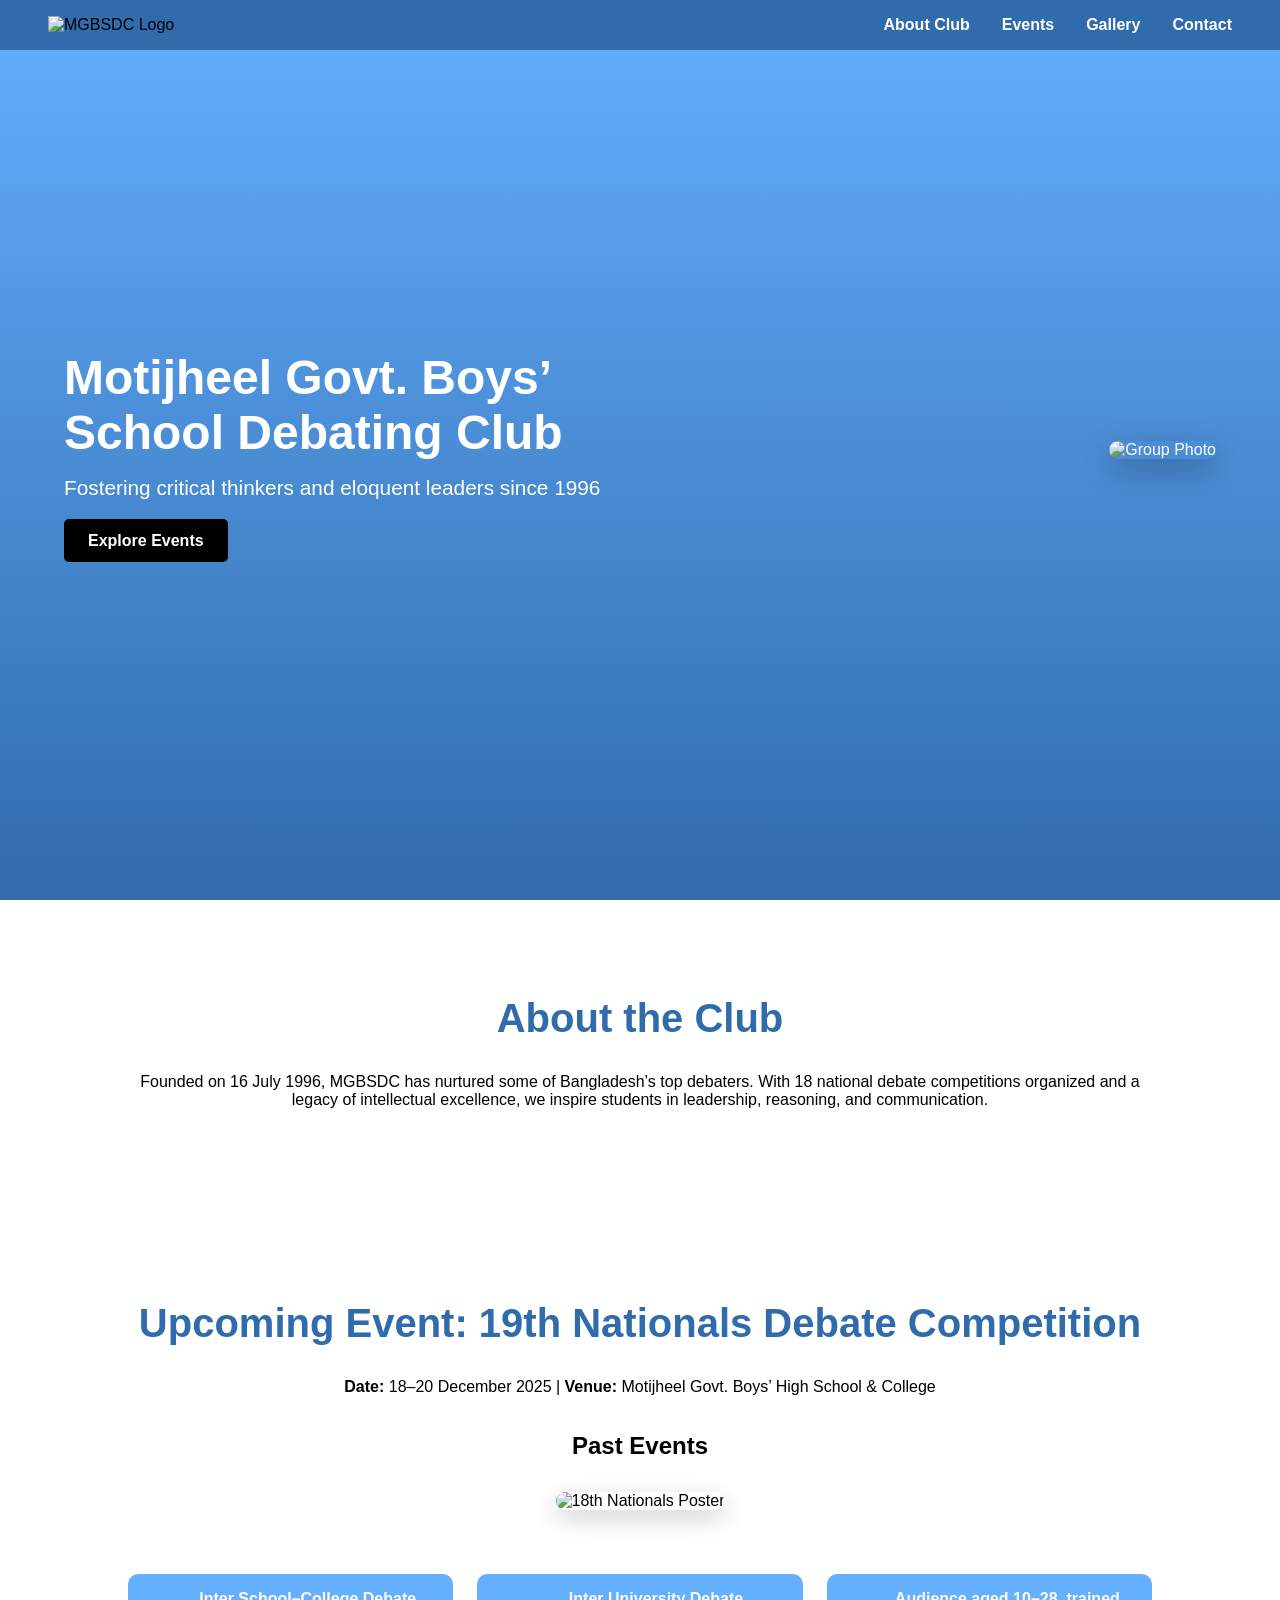
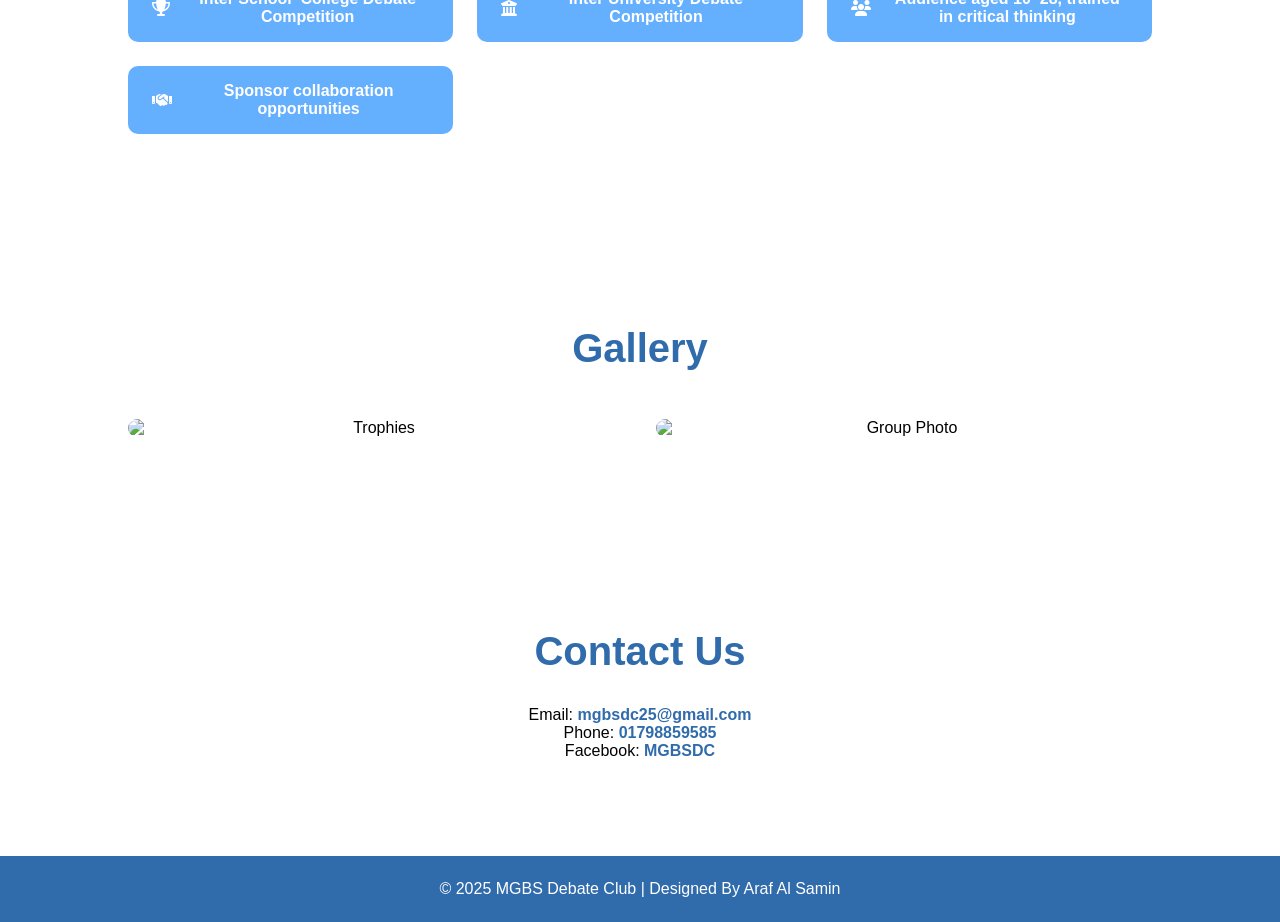
==== index.html @ f21aa9e8 "Add files via upload" ====
<!DOCTYPE html>
<html lang="en">
<head>
    <meta charset="UTF-8">
    <meta name="viewport" content="width=device-width, initial-scale=1.0">
    <title>MGBSDC</title>
    <link rel="stylesheet" href="style.css">
    <link href="https://cdnjs.cloudflare.com/ajax/libs/font-awesome/6.4.2/css/all.min.css" rel="stylesheet">
    <link rel="icon" href="favicon.ico" type="image/x-icon">
    <link rel="icon" type="image/png" sizes="32x32" href="favicon-32x32.png">
<link rel="icon" type="image/png" sizes="16x16" href="favicon-16x16.png">
<link rel="shortcut icon" href="favicon.ico">
<link rel="manifest" href="site.webmanifest">

</head>
<body>
  

    <!-- Navbar -->
    <nav>
        <div class="logo">
            <img src="https://scontent.fdac169-1.fna.fbcdn.net/v/t39.30808-6/455051551_1006764134581617_1836884552144366507_n.jpg?_nc_cat=104&ccb=1-7&_nc_sid=6ee11a&_nc_eui2=AeFcQjfpqb9SmZuapDap10RcRjHk6Vc7kGFGMeTpVzuQYZedEbcq8eA7ntLFjeSle1XaqAqxWNpA6J0cJogOIThS&_nc_ohc=Phb05fvXdhQQ7kNvwFB0oqN&_nc_oc=AdkLPSHIUPWI428I_EMzPmQUwd77F5O-cQCnbI4LZ5wRMkT4bOP27yR7UQl3Uv1HOFY&_nc_zt=23&_nc_ht=scontent.fdac169-1.fna&_nc_gid=o2PGrOdL8vTGqamJkVMREg&oh=00_AfuGaxaFTQiqpoIvumUserSiReEnjUpn9FZOqiiRgjcWhQ&oe=6989323C" alt="MGBSDC Logo">
        </div>
        <ul class="nav-links">
            <li><a href="#about">About Club</a></li>
            <li><a href="#events">Events</a></li>
            <li><a href="#gallery">Gallery</a></li>
            <li><a href="#contact">Contact</a></li>
        </ul>
    </nav>

    <!-- Hero Section -->
    <header>
        <div class="hero-content">
            <h1>Motijheel Govt. Boys’ School Debating Club</h1>
            <p>Fostering critical thinkers and eloquent leaders since 1996</p>
            <a href="#events" class="btn-primary">Explore Events</a>
        </div>
        <div class="hero-image">
            <img src="https://scontent.fdac169-1.fna.fbcdn.net/v/t39.30808-6/486262703_1162559459002083_6426954418197538418_n.jpg?stp=cp6_dst-jpg_tt6&_nc_cat=111&ccb=1-7&_nc_sid=127cfc&_nc_eui2=AeG5F7f-ACSCHfjw2b-Syi170hc5aNXB-DzSFzlo1cH4POIqpu7AQh0il4hWv6henBYPMSkWl37RDqHSahnctnBq&_nc_ohc=YZdplm8u2JMQ7kNvwFHofoH&_nc_oc=AdnMqvi68P91KErzzrFn3iPrFHyaHiuot8Hoz3vJtdJfHZg-UaVJ6beVODSMZo9DQtg&_nc_zt=23&_nc_ht=scontent.fdac169-1.fna&_nc_gid=0520SdB2Yw-aitixEE272g&oh=00_AftQJBERoRqDQZR4Q_hedQog9P39G9O_ScEmQFZUf3_Ivw&oe=69892619" alt="Group Photo">
        </div>
    </header>

    <!-- About Club -->
    <section id="about" class="section">
        <h2>About the Club</h2>
        <p>Founded on 16 July 1996, MGBSDC has nurtured some of Bangladesh’s top debaters. With 18 national debate competitions organized and a legacy of intellectual excellence, we inspire students in leadership, reasoning, and communication.</p>
    </section>

    <!-- Events -->
    <section id="events" class="section events">
        <h2>Upcoming Event: 19th Nationals Debate Competition</h2>
        <p><strong>Date:</strong> 18–20 December 2025 | <strong>Venue:</strong> Motijheel Govt. Boys’ High School & College</p>
<br>
<br/>
        <h1>Past Events</h1>
        <img src="https://scontent.fdac169-1.fna.fbcdn.net/v/t39.30808-6/485730194_1163267872264575_8432937828597810242_n.jpg?stp=dst-jpg_s960x960_tt6&_nc_cat=108&ccb=1-7&_nc_sid=cc71e4&_nc_eui2=AeHGPadEVCIR_h_UCvkxa-AxrNajOt9eSC6s1qM6315ILlP2yGo3DnSedD8WihgmprFd-DvU9-ka25gXQlyaZIu_&_nc_ohc=qRG31d2j9MwQ7kNvwH9kbE6&_nc_oc=Adk-cyaWDJFQ9QUTs6Tw0dhF5w_gH8Eo4PzPIMiI2NU0QNh_1UqC3G6dNj-rK4MLj0I&_nc_zt=23&_nc_ht=scontent.fdac169-1.fna&_nc_gid=DEEiMtTqGiNcm8QcO6uDTA&oh=00_AfvjsKiOIv1MBrWBLAwlAMD4Qt1QmaKcroxBYQxbbGxoAA&oe=6989380C" alt="18th Nationals Poster">
        <ul class="event-features">
            <li><i class="fas fa-trophy"></i> Inter School–College Debate Competition</li>
            <li><i class="fas fa-university"></i> Inter University Debate Competition</li>
            <li><i class="fas fa-users"></i> Audience aged 10–28, trained in critical thinking</li>
            <li><i class="fas fa-handshake"></i> Sponsor collaboration opportunities</li>
        </ul>
    </section>

    <!-- Gallery -->
    <section id="gallery" class="section gallery">
        <h2>Gallery</h2>
        <div class="gallery-grid">
            <img src="https://scontent.fdac169-1.fna.fbcdn.net/v/t39.30808-6/518374366_1251356153455746_8671212717538590977_n.jpg?_nc_cat=111&ccb=1-7&_nc_sid=127cfc&_nc_eui2=AeEvgciiid0U7CxSPzxBj6zg60oad-XaTMXrShp35dpMxcucmYM3FB_rcbjITlIQ5NjSpKwXK92LsRKnLdQzYKQX&_nc_ohc=F6LKxoizW-sQ7kNvwF7JUuX&_nc_oc=Adk06JnoYpdyLWLaKItY08HiAgnzczpcB0mPaTRVkoEdZ_4gmQD2UJa2PFxzDuKVNYo&_nc_zt=23&_nc_ht=scontent.fdac169-1.fna&_nc_gid=hZOcNRgQ2HvBA2knKT_OTQ&oh=00_Afu7OY-geuf2M9uhg_5ByM_ga7hLpkChHTqmnr5tmKEnBQ&oe=6989461A" alt="Trophies">
            <img src="https://scontent.fdac169-1.fna.fbcdn.net/v/t39.30808-6/486262703_1162559459002083_6426954418197538418_n.jpg?stp=cp6_dst-jpg_tt6&_nc_cat=111&ccb=1-7&_nc_sid=127cfc&_nc_eui2=AeG5F7f-ACSCHfjw2b-Syi170hc5aNXB-DzSFzlo1cH4POIqpu7AQh0il4hWv6henBYPMSkWl37RDqHSahnctnBq&_nc_ohc=YZdplm8u2JMQ7kNvwFHofoH&_nc_oc=AdnMqvi68P91KErzzrFn3iPrFHyaHiuot8Hoz3vJtdJfHZg-UaVJ6beVODSMZo9DQtg&_nc_zt=23&_nc_ht=scontent.fdac169-1.fna&_nc_gid=0520SdB2Yw-aitixEE272g&oh=00_AftQJBERoRqDQZR4Q_hedQog9P39G9O_ScEmQFZUf3_Ivw&oe=69892619" alt="Group Photo">
        </div>
    </section>

    <!-- Contact -->
    <section id="contact" class="section contact">
        <h2>Contact Us</h2>
        <p>Email: <a href="mailto:mgbsdc25@gmail.com">mgbsdc25@gmail.com</a></p>
        <p>Phone: <a href="tel:+8801798859585">01798859585</a></p>
        <p>Facebook: <a href="https://www.facebook.com/mgbsdc" target="_blank">MGBSDC</a></p>
    </section>

    <footer>
        <p>© 2025 MGBS Debate Club | Designed By Araf Al Samin</p>
    </footer>
---- style.css ----
/* Reset */
* {
    margin: 0;
    padding: 0;
    box-sizing: border-box;
    font-family: 'Poppins', sans-serif;
}

body {
    background: #ffffff;
    color: #000000;
    scroll-behavior: smooth;
}

/* Navbar */
nav {
    position: fixed;
    width: 100%;
    background: #306bac;
    display: flex;
    justify-content: space-between;
    align-items: center;
    padding: 1rem 3rem;
    z-index: 1000;
}

nav .logo img {
    width: 70px;
    height: auto;
}

nav .nav-links {
    list-style: none;
    display: flex;
    gap: 2rem;
}

nav .nav-links li a {
    color: white;
    text-decoration: none;
    font-weight: 600;
    transition: 0.3s;
}

nav .nav-links li a:hover {
    color: #65afff;
}

/* Hero */
header {
    display: flex;
    flex-wrap: wrap-reverse;
    justify-content: space-between;
    align-items: center;
    height: 100vh;
    padding: 2rem 5%;
    background: linear-gradient(to bottom, #65afff 0%, #306bac 100%);
    color: white;
}

.hero-content {
    max-width: 600px;
}

.hero-content h1 {
    font-size: 3rem;
    margin-bottom: 1rem;
}

.hero-content p {
    font-size: 1.3rem;
    margin-bottom: 2rem;
}

.btn-primary {
    background: #000000;
    color: #ffffff;
    padding: 0.8rem 1.5rem;
    text-decoration: none;
    font-weight: 700;
    border-radius: 5px;
    transition: 0.3s;
}

.btn-primary:hover {
    background: #65afff;
    color: white;
}

/* Hero Image */
.hero-image img {
    max-width: 500px;
    border-radius: 15px;
    box-shadow: 0 10px 30px rgba(0,0,0,0.3);
}

/* Sections */
.section {
    padding: 6rem 10%;
    text-align: center;
}

.section h2 {
    font-size: 2.5rem;
    color: #306bac;
    margin-bottom: 2rem;
}

/* Events */
.events img {
    max-width: 80%;
    margin: 2rem 0;
    border-radius: 15px;
    box-shadow: 0 8px 25px rgba(0,0,0,0.2);
}

.event-features {
    list-style: none;
    display: grid;
    grid-template-columns: repeat(auto-fit, minmax(250px, 1fr));
    gap: 1.5rem;
    margin-top: 2rem;
}

.event-features li {
    background: #65afff;
    color: white;
    padding: 1rem 1.5rem;
    border-radius: 10px;
    font-weight: 600;
    display: flex;
    align-items: center;
    gap: 1rem;
    transition: 0.3s;
}

.event-features li:hover {
    background: #306bac;
}

/* Gallery */
.gallery-grid {
    display: grid;
    grid-template-columns: repeat(auto-fit, minmax(300px, 1fr));
    gap: 2rem;
    margin-top: 3rem;
}

.gallery-grid img {
    width: 100%;
    border-radius: 15px;
    transition: transform 0.5s;
}

.gallery-grid img:hover {
    transform: scale(1.05);
}

/* Contact */
.contact a {
    color: #306bac;
    text-decoration: none;
    font-weight: 600;
}

.contact a:hover {
    color: #65afff;
}

/* Footer */
footer {
    background: #306bac;
    color: white;
    padding: 1.5rem;
    text-align: center;
}
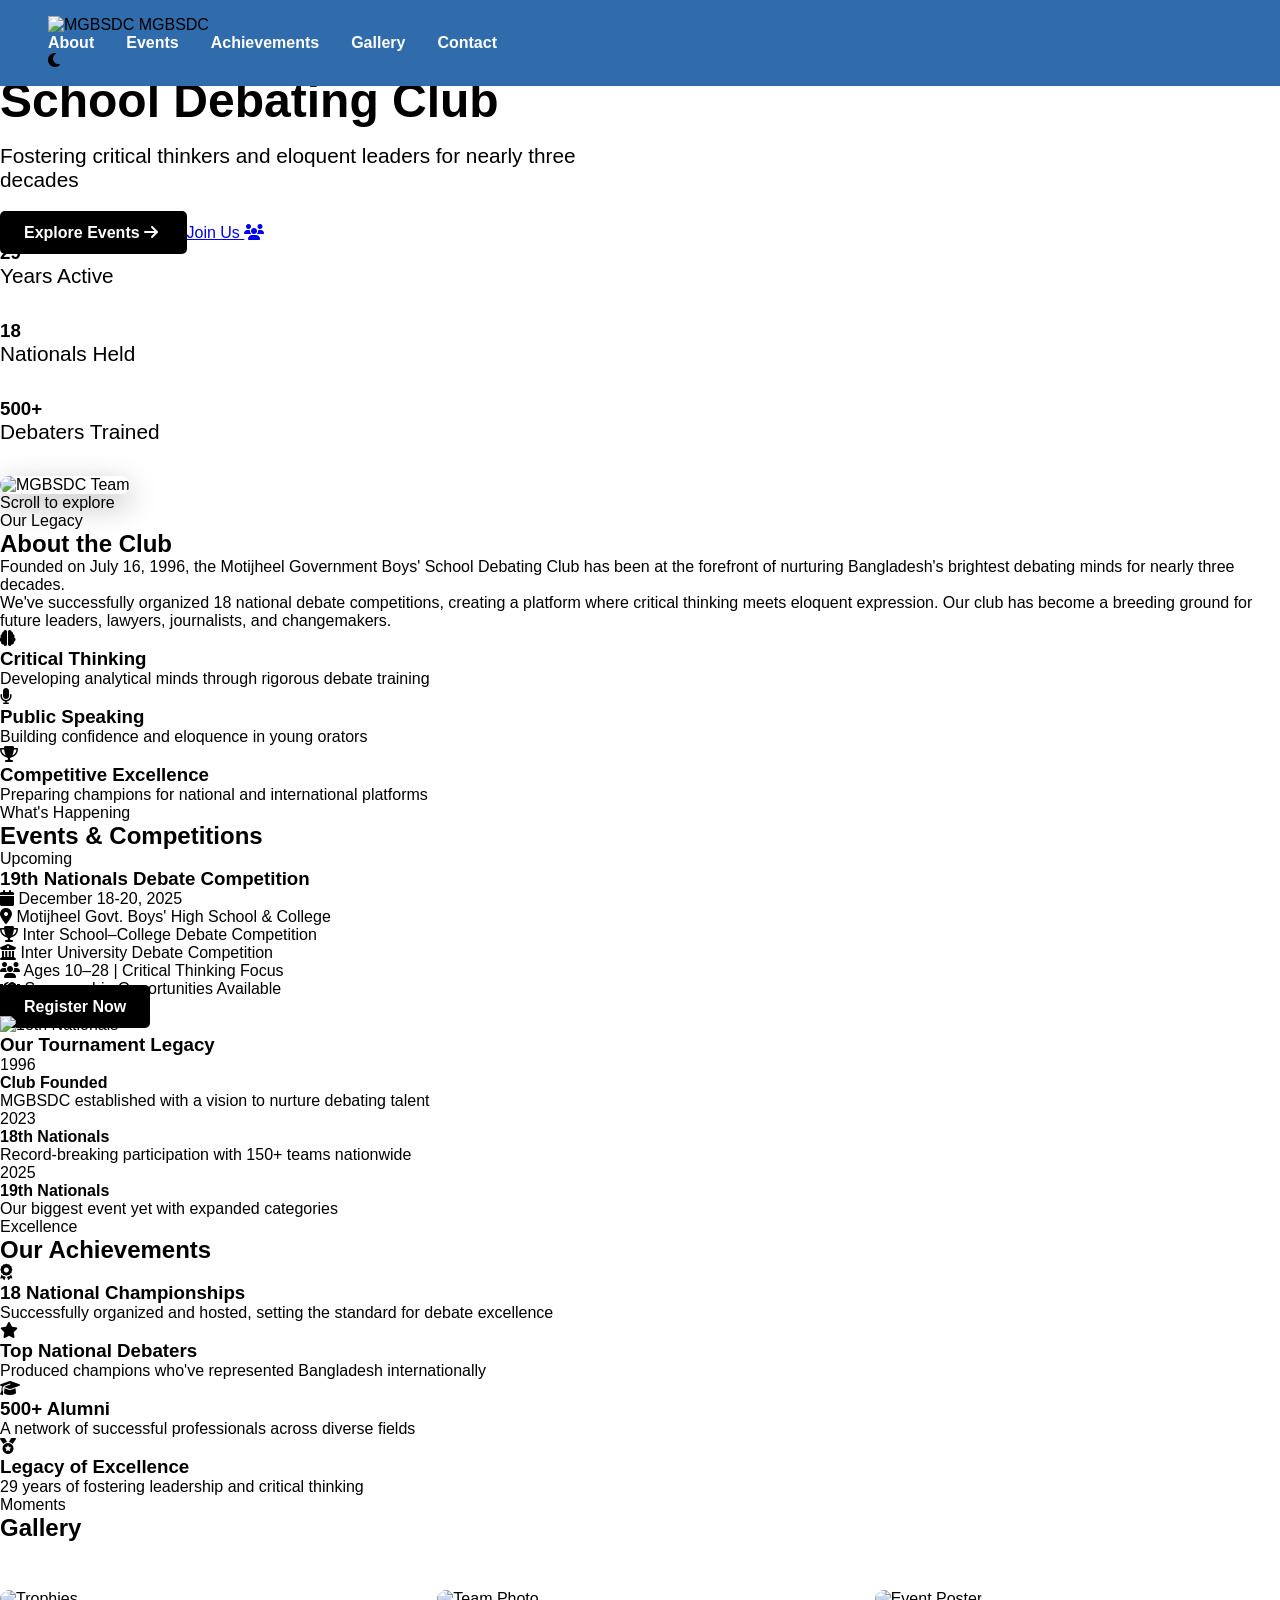
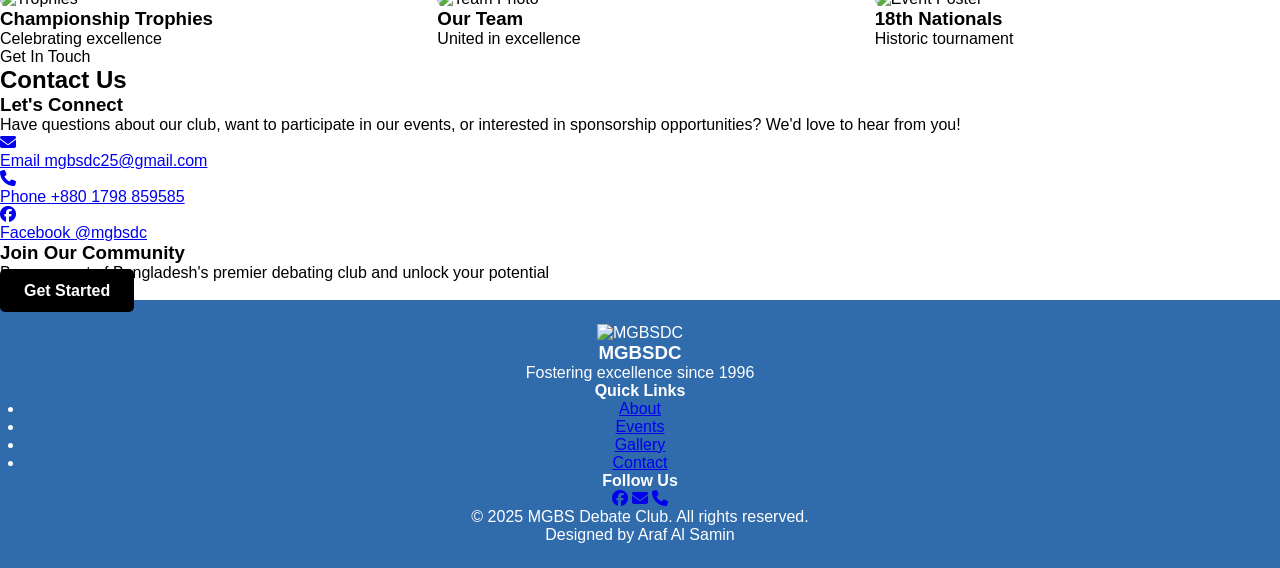
==== commit ffecc4fa: "Update index.html" ====
--- a/index.html
+++ b/index.html
@@ -3,84 +3,374 @@
 <head>
     <meta charset="UTF-8">
     <meta name="viewport" content="width=device-width, initial-scale=1.0">
-    <title>MGBSDC</title>
+    <title>MGBSDC - Motijheel Govt. Boys' School Debating Club</title>
     <link rel="stylesheet" href="style.css">
     <link href="https://cdnjs.cloudflare.com/ajax/libs/font-awesome/6.4.2/css/all.min.css" rel="stylesheet">
     <link rel="icon" href="favicon.ico" type="image/x-icon">
-    <link rel="icon" type="image/png" sizes="32x32" href="favicon-32x32.png">
-<link rel="icon" type="image/png" sizes="16x16" href="favicon-16x16.png">
-<link rel="shortcut icon" href="favicon.ico">
-<link rel="manifest" href="site.webmanifest">
-
+    <link rel="preconnect" href="https://fonts.googleapis.com">
+    <link rel="preconnect" href="https://fonts.gstatic.com" crossorigin>
+    <link href="https://fonts.googleapis.com/css2?family=Playfair+Display:wght@700;900&family=DM+Sans:wght@400;500;700&display=swap" rel="stylesheet">
 </head>
 <body>
-  
+    <!-- Custom Cursor -->
+    <div class="cursor"></div>
+    <div class="cursor-follower"></div>
+
+    <!-- Animated Background -->
+    <div class="animated-bg">
+        <div class="gradient-orb orb-1"></div>
+        <div class="gradient-orb orb-2"></div>
+        <div class="gradient-orb orb-3"></div>
+    </div>
 
     <!-- Navbar -->
-    <nav>
-        <div class="logo">
-            <img src="https://scontent.fdac169-1.fna.fbcdn.net/v/t39.30808-6/455051551_1006764134581617_1836884552144366507_n.jpg?_nc_cat=104&ccb=1-7&_nc_sid=6ee11a&_nc_eui2=AeFcQjfpqb9SmZuapDap10RcRjHk6Vc7kGFGMeTpVzuQYZedEbcq8eA7ntLFjeSle1XaqAqxWNpA6J0cJogOIThS&_nc_ohc=Phb05fvXdhQQ7kNvwFB0oqN&_nc_oc=AdkLPSHIUPWI428I_EMzPmQUwd77F5O-cQCnbI4LZ5wRMkT4bOP27yR7UQl3Uv1HOFY&_nc_zt=23&_nc_ht=scontent.fdac169-1.fna&_nc_gid=o2PGrOdL8vTGqamJkVMREg&oh=00_AfuGaxaFTQiqpoIvumUserSiReEnjUpn9FZOqiiRgjcWhQ&oe=6989323C" alt="MGBSDC Logo">
-        </div>
-        <ul class="nav-links">
-            <li><a href="#about">About Club</a></li>
-            <li><a href="#events">Events</a></li>
-            <li><a href="#gallery">Gallery</a></li>
-            <li><a href="#contact">Contact</a></li>
-        </ul>
+    <nav class="navbar">
+        <div class="nav-container">
+            <div class="logo">
+                <img src="https://github.com/witcher-cx/Debate/blob/main/image.png?raw=true" alt="MGBSDC">
+                <span class="logo-text">MGBSDC</span>
+            </div>
+            <ul class="nav-links">
+                <li><a href="#about" class="nav-link">About</a></li>
+                <li><a href="#events" class="nav-link">Events</a></li>
+                <li><a href="#achievements" class="nav-link">Achievements</a></li>
+                <li><a href="#gallery" class="nav-link">Gallery</a></li>
+                <li><a href="#contact" class="nav-link">Contact</a></li>
+            </ul>
+            <div class="theme-toggle">
+                <i class="fas fa-moon"></i>
+            </div>
+        </div>
     </nav>
 
     <!-- Hero Section -->
-    <header>
+    <section class="hero">
         <div class="hero-content">
-            <h1>Motijheel Govt. Boys’ School Debating Club</h1>
-            <p>Fostering critical thinkers and eloquent leaders since 1996</p>
-            <a href="#events" class="btn-primary">Explore Events</a>
+            <div class="hero-badge">Est. 1996</div>
+            <h1 class="hero-title">
+                <span class="title-line">Motijheel Govt.</span>
+                <span class="title-line">Boys' School</span>
+                <span class="title-line gradient-text">Debating Club</span>
+            </h1>
+            <p class="hero-subtitle">Fostering critical thinkers and eloquent leaders for nearly three decades</p>
+            <div class="hero-buttons">
+                <a href="#events" class="btn btn-primary">
+                    <span>Explore Events</span>
+                    <i class="fas fa-arrow-right"></i>
+                </a>
+                <a href="#contact" class="btn btn-secondary">
+                    <span>Join Us</span>
+                    <i class="fas fa-users"></i>
+                </a>
+            </div>
+            <div class="hero-stats">
+                <div class="stat-item">
+                    <h3>29</h3>
+                    <p>Years Active</p>
+                </div>
+                <div class="stat-item">
+                    <h3>18</h3>
+                    <p>Nationals Held</p>
+                </div>
+                <div class="stat-item">
+                    <h3>500+</h3>
+                    <p>Debaters Trained</p>
+                </div>
+            </div>
         </div>
         <div class="hero-image">
-            <img src="https://scontent.fdac169-1.fna.fbcdn.net/v/t39.30808-6/486262703_1162559459002083_6426954418197538418_n.jpg?stp=cp6_dst-jpg_tt6&_nc_cat=111&ccb=1-7&_nc_sid=127cfc&_nc_eui2=AeG5F7f-ACSCHfjw2b-Syi170hc5aNXB-DzSFzlo1cH4POIqpu7AQh0il4hWv6henBYPMSkWl37RDqHSahnctnBq&_nc_ohc=YZdplm8u2JMQ7kNvwFHofoH&_nc_oc=AdnMqvi68P91KErzzrFn3iPrFHyaHiuot8Hoz3vJtdJfHZg-UaVJ6beVODSMZo9DQtg&_nc_zt=23&_nc_ht=scontent.fdac169-1.fna&_nc_gid=0520SdB2Yw-aitixEE272g&oh=00_AftQJBERoRqDQZR4Q_hedQog9P39G9O_ScEmQFZUf3_Ivw&oe=69892619" alt="Group Photo">
-        </div>
-    </header>
-
-    <!-- About Club -->
-    <section id="about" class="section">
-        <h2>About the Club</h2>
-        <p>Founded on 16 July 1996, MGBSDC has nurtured some of Bangladesh’s top debaters. With 18 national debate competitions organized and a legacy of intellectual excellence, we inspire students in leadership, reasoning, and communication.</p>
-    </section>
-
-    <!-- Events -->
-    <section id="events" class="section events">
-        <h2>Upcoming Event: 19th Nationals Debate Competition</h2>
-        <p><strong>Date:</strong> 18–20 December 2025 | <strong>Venue:</strong> Motijheel Govt. Boys’ High School & College</p>
-<br>
-<br/>
-        <h1>Past Events</h1>
-        <img src="https://scontent.fdac169-1.fna.fbcdn.net/v/t39.30808-6/485730194_1163267872264575_8432937828597810242_n.jpg?stp=dst-jpg_s960x960_tt6&_nc_cat=108&ccb=1-7&_nc_sid=cc71e4&_nc_eui2=AeHGPadEVCIR_h_UCvkxa-AxrNajOt9eSC6s1qM6315ILlP2yGo3DnSedD8WihgmprFd-DvU9-ka25gXQlyaZIu_&_nc_ohc=qRG31d2j9MwQ7kNvwH9kbE6&_nc_oc=Adk-cyaWDJFQ9QUTs6Tw0dhF5w_gH8Eo4PzPIMiI2NU0QNh_1UqC3G6dNj-rK4MLj0I&_nc_zt=23&_nc_ht=scontent.fdac169-1.fna&_nc_gid=DEEiMtTqGiNcm8QcO6uDTA&oh=00_AfvjsKiOIv1MBrWBLAwlAMD4Qt1QmaKcroxBYQxbbGxoAA&oe=6989380C" alt="18th Nationals Poster">
-        <ul class="event-features">
-            <li><i class="fas fa-trophy"></i> Inter School–College Debate Competition</li>
-            <li><i class="fas fa-university"></i> Inter University Debate Competition</li>
-            <li><i class="fas fa-users"></i> Audience aged 10–28, trained in critical thinking</li>
-            <li><i class="fas fa-handshake"></i> Sponsor collaboration opportunities</li>
-        </ul>
-    </section>
-
-    <!-- Gallery -->
-    <section id="gallery" class="section gallery">
-        <h2>Gallery</h2>
-        <div class="gallery-grid">
-            <img src="https://scontent.fdac169-1.fna.fbcdn.net/v/t39.30808-6/518374366_1251356153455746_8671212717538590977_n.jpg?_nc_cat=111&ccb=1-7&_nc_sid=127cfc&_nc_eui2=AeEvgciiid0U7CxSPzxBj6zg60oad-XaTMXrShp35dpMxcucmYM3FB_rcbjITlIQ5NjSpKwXK92LsRKnLdQzYKQX&_nc_ohc=F6LKxoizW-sQ7kNvwF7JUuX&_nc_oc=Adk06JnoYpdyLWLaKItY08HiAgnzczpcB0mPaTRVkoEdZ_4gmQD2UJa2PFxzDuKVNYo&_nc_zt=23&_nc_ht=scontent.fdac169-1.fna&_nc_gid=hZOcNRgQ2HvBA2knKT_OTQ&oh=00_Afu7OY-geuf2M9uhg_5ByM_ga7hLpkChHTqmnr5tmKEnBQ&oe=6989461A" alt="Trophies">
-            <img src="https://scontent.fdac169-1.fna.fbcdn.net/v/t39.30808-6/486262703_1162559459002083_6426954418197538418_n.jpg?stp=cp6_dst-jpg_tt6&_nc_cat=111&ccb=1-7&_nc_sid=127cfc&_nc_eui2=AeG5F7f-ACSCHfjw2b-Syi170hc5aNXB-DzSFzlo1cH4POIqpu7AQh0il4hWv6henBYPMSkWl37RDqHSahnctnBq&_nc_ohc=YZdplm8u2JMQ7kNvwFHofoH&_nc_oc=AdnMqvi68P91KErzzrFn3iPrFHyaHiuot8Hoz3vJtdJfHZg-UaVJ6beVODSMZo9DQtg&_nc_zt=23&_nc_ht=scontent.fdac169-1.fna&_nc_gid=0520SdB2Yw-aitixEE272g&oh=00_AftQJBERoRqDQZR4Q_hedQog9P39G9O_ScEmQFZUf3_Ivw&oe=69892619" alt="Group Photo">
-        </div>
-    </section>
-
-    <!-- Contact -->
-    <section id="contact" class="section contact">
-        <h2>Contact Us</h2>
-        <p>Email: <a href="mailto:mgbsdc25@gmail.com">mgbsdc25@gmail.com</a></p>
-        <p>Phone: <a href="tel:+8801798859585">01798859585</a></p>
-        <p>Facebook: <a href="https://www.facebook.com/mgbsdc" target="_blank">MGBSDC</a></p>
-    </section>
-
-    <footer>
-        <p>© 2025 MGBS Debate Club | Designed By Araf Al Samin</p>
+            <div class="image-wrapper">
+                <img src="https://scontent.fdac169-1.fna.fbcdn.net/v/t39.30808-6/486262703_1162559459002083_6426954418197538418_n.jpg?stp=cp6_dst-jpg_tt6&_nc_cat=111&ccb=1-7&_nc_sid=127cfc&_nc_eui2=AeG5F7f-ACSCHfjw2b-Syi170hc5aNXB-DzSFzlo1cH4POIqpu7AQh0il4hWv6henBYPMSkWl37RDqHSahnctnBq&_nc_ohc=YZdplm8u2JMQ7kNvwFHofoH&_nc_oc=AdnMqvi68P91KErzzrFn3iPrFHyaHiuot8Hoz3vJtdJfHZg-UaVJ6beVODSMZo9DQtg&_nc_zt=23&_nc_ht=scontent.fdac169-1.fna&_nc_gid=0520SdB2Yw-aitixEE272g&oh=00_AftQJBERoRqDQZR4Q_hedQog9P39G9O_ScEmQFZUf3_Ivw&oe=69892619" alt="MGBSDC Team">
+                <div class="image-glow"></div>
+            </div>
+        </div>
+        <div class="scroll-indicator">
+            <div class="mouse">
+                <div class="wheel"></div>
+            </div>
+            <p>Scroll to explore</p>
+        </div>
+    </section>
+
+    <!-- About Section -->
+    <section id="about" class="about-section">
+        <div class="container">
+            <div class="section-header">
+                <span class="section-tag">Our Legacy</span>
+                <h2 class="section-title">About the Club</h2>
+            </div>
+            <div class="about-content">
+                <div class="about-text">
+                    <p class="lead-text">Founded on July 16, 1996, the Motijheel Government Boys' School Debating Club has been at the forefront of nurturing Bangladesh's brightest debating minds for nearly three decades.</p>
+                    <p>We've successfully organized 18 national debate competitions, creating a platform where critical thinking meets eloquent expression. Our club has become a breeding ground for future leaders, lawyers, journalists, and changemakers.</p>
+                    <div class="about-features">
+                        <div class="feature-card">
+                            <div class="feature-icon">
+                                <i class="fas fa-brain"></i>
+                            </div>
+                            <h3>Critical Thinking</h3>
+                            <p>Developing analytical minds through rigorous debate training</p>
+                        </div>
+                        <div class="feature-card">
+                            <div class="feature-icon">
+                                <i class="fas fa-microphone"></i>
+                            </div>
+                            <h3>Public Speaking</h3>
+                            <p>Building confidence and eloquence in young orators</p>
+                        </div>
+                        <div class="feature-card">
+                            <div class="feature-icon">
+                                <i class="fas fa-trophy"></i>
+                            </div>
+                            <h3>Competitive Excellence</h3>
+                            <p>Preparing champions for national and international platforms</p>
+                        </div>
+                    </div>
+                </div>
+            </div>
+        </div>
+    </section>
+
+    <!-- Events Section -->
+    <section id="events" class="events-section">
+        <div class="container">
+            <div class="section-header">
+                <span class="section-tag">What's Happening</span>
+                <h2 class="section-title">Events & Competitions</h2>
+            </div>
+            
+            <!-- Featured Event -->
+            <div class="featured-event">
+                <div class="event-badge">Upcoming</div>
+                <div class="event-content">
+                    <h3 class="event-title">19th Nationals Debate Competition</h3>
+                    <div class="event-meta">
+                        <div class="meta-item">
+                            <i class="fas fa-calendar"></i>
+                            <span>December 18-20, 2025</span>
+                        </div>
+                        <div class="meta-item">
+                            <i class="fas fa-map-marker-alt"></i>
+                            <span>Motijheel Govt. Boys' High School & College</span>
+                        </div>
+                    </div>
+                    <div class="event-highlights">
+                        <div class="highlight-item">
+                            <i class="fas fa-trophy"></i>
+                            <span>Inter School–College Debate Competition</span>
+                        </div>
+                        <div class="highlight-item">
+                            <i class="fas fa-university"></i>
+                            <span>Inter University Debate Competition</span>
+                        </div>
+                        <div class="highlight-item">
+                            <i class="fas fa-users"></i>
+                            <span>Ages 10–28 | Critical Thinking Focus</span>
+                        </div>
+                        <div class="highlight-item">
+                            <i class="fas fa-handshake"></i>
+                            <span>Sponsorship Opportunities Available</span>
+                        </div>
+                    </div>
+                    <a href="#contact" class="btn btn-primary">Register Now</a>
+                </div>
+                <div class="event-image">
+                    <img src="https://github.com/witcher-cx/Debate/blob/main/download3.jpg?raw=true" alt="18th Nationals">
+                </div>
+            </div>
+
+            <!-- Past Events Timeline -->
+            <div class="timeline-section">
+                <h3 class="timeline-title">Our Tournament Legacy</h3>
+                <div class="timeline">
+                    <div class="timeline-item">
+                        <div class="timeline-marker"></div>
+                        <div class="timeline-content">
+                            <span class="timeline-date">1996</span>
+                            <h4>Club Founded</h4>
+                            <p>MGBSDC established with a vision to nurture debating talent</p>
+                        </div>
+                    </div>
+                    <div class="timeline-item">
+                        <div class="timeline-marker"></div>
+                        <div class="timeline-content">
+                            <span class="timeline-date">2023</span>
+                            <h4>18th Nationals</h4>
+                            <p>Record-breaking participation with 150+ teams nationwide</p>
+                        </div>
+                    </div>
+                    <div class="timeline-item">
+                        <div class="timeline-marker"></div>
+                        <div class="timeline-content">
+                            <span class="timeline-date">2025</span>
+                            <h4>19th Nationals</h4>
+                            <p>Our biggest event yet with expanded categories</p>
+                        </div>
+                    </div>
+                </div>
+            </div>
+        </div>
+    </section>
+
+    <!-- Achievements Section -->
+    <section id="achievements" class="achievements-section">
+        <div class="container">
+            <div class="section-header">
+                <span class="section-tag">Excellence</span>
+                <h2 class="section-title">Our Achievements</h2>
+            </div>
+            <div class="achievements-grid">
+                <div class="achievement-card">
+                    <div class="achievement-icon">
+                        <i class="fas fa-award"></i>
+                    </div>
+                    <h3>18 National Championships</h3>
+                    <p>Successfully organized and hosted, setting the standard for debate excellence</p>
+                </div>
+                <div class="achievement-card">
+                    <div class="achievement-icon">
+                        <i class="fas fa-star"></i>
+                    </div>
+                    <h3>Top National Debaters</h3>
+                    <p>Produced champions who've represented Bangladesh internationally</p>
+                </div>
+                <div class="achievement-card">
+                    <div class="achievement-icon">
+                        <i class="fas fa-graduation-cap"></i>
+                    </div>
+                    <h3>500+ Alumni</h3>
+                    <p>A network of successful professionals across diverse fields</p>
+                </div>
+                <div class="achievement-card">
+                    <div class="achievement-icon">
+                        <i class="fas fa-medal"></i>
+                    </div>
+                    <h3>Legacy of Excellence</h3>
+                    <p>29 years of fostering leadership and critical thinking</p>
+                </div>
+            </div>
+        </div>
+    </section>
+
+    <!-- Gallery Section -->
+    <section id="gallery" class="gallery-section">
+        <div class="container">
+            <div class="section-header">
+                <span class="section-tag">Moments</span>
+                <h2 class="section-title">Gallery</h2>
+            </div>
+            <div class="gallery-grid">
+                <div class="gallery-item large">
+                    <img src="https://scontent.fdac169-1.fna.fbcdn.net/v/t39.30808-6/518374366_1251356153455746_8671212717538590977_n.jpg?_nc_cat=111&ccb=1-7&_nc_sid=127cfc&_nc_eui2=AeEvgciiid0U7CxSPzxBj6zg60oad-XaTMXrShp35dpMxcucmYM3FB_rcbjITlIQ5NjSpKwXK92LsRKnLdQzYKQX&_nc_ohc=F6LKxoizW-sQ7kNvwF7JUuX&_nc_oc=Adk06JnoYpdyLWLaKItY08HiAgnzczpcB0mPaTRVkoEdZ_4gmQD2UJa2PFxzDuKVNYo&_nc_zt=23&_nc_ht=scontent.fdac169-1.fna&_nc_gid=hZOcNRgQ2HvBA2knKT_OTQ&oh=00_Afu7OY-geuf2M9uhg_5ByM_ga7hLpkChHTqmnr5tmKEnBQ&oe=6989461A" alt="Trophies">
+                    <div class="gallery-overlay">
+                        <h3>Championship Trophies</h3>
+                        <p>Celebrating excellence</p>
+                    </div>
+                </div>
+                <div class="gallery-item">
+                    <img src="https://github.com/witcher-cx/Debate/blob/main/download2.jpg?raw=true" alt="Team Photo">
+                    <div class="gallery-overlay">
+                        <h3>Our Team</h3>
+                        <p>United in excellence</p>
+                    </div>
+                </div>
+                <div class="gallery-item">
+                    <img src="https://github.com/witcher-cx/Debate/blob/main/download.jpg?raw=true" alt="Event Poster">
+                    <div class="gallery-overlay">
+                        <h3>18th Nationals</h3>
+                        <p>Historic tournament</p>
+                    </div>
+                </div>
+            </div>
+        </div>
+    </section>
+
+    <!-- Contact Section -->
+    <section id="contact" class="contact-section">
+        <div class="container">
+            <div class="section-header">
+                <span class="section-tag">Get In Touch</span>
+                <h2 class="section-title">Contact Us</h2>
+            </div>
+            <div class="contact-content">
+                <div class="contact-info">
+                    <h3>Let's Connect</h3>
+                    <p>Have questions about our club, want to participate in our events, or interested in sponsorship opportunities? We'd love to hear from you!</p>
+                    <div class="contact-methods">
+                        <a href="mailto:mgbsdc25@gmail.com" class="contact-method">
+                            <div class="method-icon">
+                                <i class="fas fa-envelope"></i>
+                            </div>
+                            <div class="method-info">
+                                <span class="method-label">Email</span>
+                                <span class="method-value">mgbsdc25@gmail.com</span>
+                            </div>
+                        </a>
+                        <a href="tel:+8801798859585" class="contact-method">
+                            <div class="method-icon">
+                                <i class="fas fa-phone"></i>
+                            </div>
+                            <div class="method-info">
+                                <span class="method-label">Phone</span>
+                                <span class="method-value">+880 1798 859585</span>
+                            </div>
+                        </a>
+                        <a href="https://www.facebook.com/mgbsdc" target="_blank" class="contact-method">
+                            <div class="method-icon">
+                                <i class="fab fa-facebook"></i>
+                            </div>
+                            <div class="method-info">
+                                <span class="method-label">Facebook</span>
+                                <span class="method-value">@mgbsdc</span>
+                            </div>
+                        </a>
+                    </div>
+                </div>
+                <div class="contact-cta">
+                    <div class="cta-card">
+                        <h3>Join Our Community</h3>
+                        <p>Become part of Bangladesh's premier debating club and unlock your potential</p>
+                        <a href="mailto:mgbsdc25@gmail.com" class="btn btn-primary">Get Started</a>
+                    </div>
+                </div>
+            </div>
+        </div>
+    </section>
+
+    <!-- Footer -->
+    <footer class="footer">
+        <div class="container">
+            <div class="footer-content">
+                <div class="footer-brand">
+                    <img src="https://scontent.fdac169-1.fna.fbcdn.net/v/t39.30808-6/455051551_1006764134581617_1836884552144366507_n.jpg?_nc_cat=104&ccb=1-7&_nc_sid=6ee11a&_nc_eui2=AeFcQjfpqb9SmZuapDap10RcRjHk6Vc7kGFGMeTpVzuQYZedEbcq8eA7ntLFjeSle1XaqAqxWNpA6J0cJogOIThS&_nc_ohc=Phb05fvXdhQQ7kNvwFB0oqN&_nc_oc=AdkLPSHIUPWI428I_EMzPmQUwd77F5O-cQCnbI4LZ5wRMkT4bOP27yR7UQl3Uv1HOFY&_nc_zt=23&_nc_ht=scontent.fdac169-1.fna&_nc_gid=o2PGrOdL8vTGqamJkVMREg&oh=00_AfuGaxaFTQiqpoIvumUserSiReEnjUpn9FZOqiiRgjcWhQ&oe=6989323C" alt="MGBSDC">
+                    <h3>MGBSDC</h3>
+                    <p>Fostering excellence since 1996</p>
+                </div>
+                <div class="footer-links">
+                    <h4>Quick Links</h4>
+                    <ul>
+                        <li><a href="#about">About</a></li>
+                        <li><a href="#events">Events</a></li>
+                        <li><a href="#gallery">Gallery</a></li>
+                        <li><a href="#contact">Contact</a></li>
+                    </ul>
+                </div>
+                <div class="footer-social">
+                    <h4>Follow Us</h4>
+                    <div class="social-links">
+                        <a href="https://www.facebook.com/mgbsdc" target="_blank"><i class="fab fa-facebook"></i></a>
+                        <a href="mailto:mgbsdc25@gmail.com"><i class="fas fa-envelope"></i></a>
+                        <a href="tel:+8801798859585"><i class="fas fa-phone"></i></a>
+                    </div>
+                </div>
+            </div>
+            <div class="footer-bottom">
+                <p>&copy; 2025 MGBS Debate Club. All rights reserved.</p>
+                <p class="designer-credit">Designed by <span class="gradient-text">Araf Al Samin</span></p>
+            </div>
+        </div>
     </footer>
 
+    <script src="script.js"></script>
+</body>
+</html>
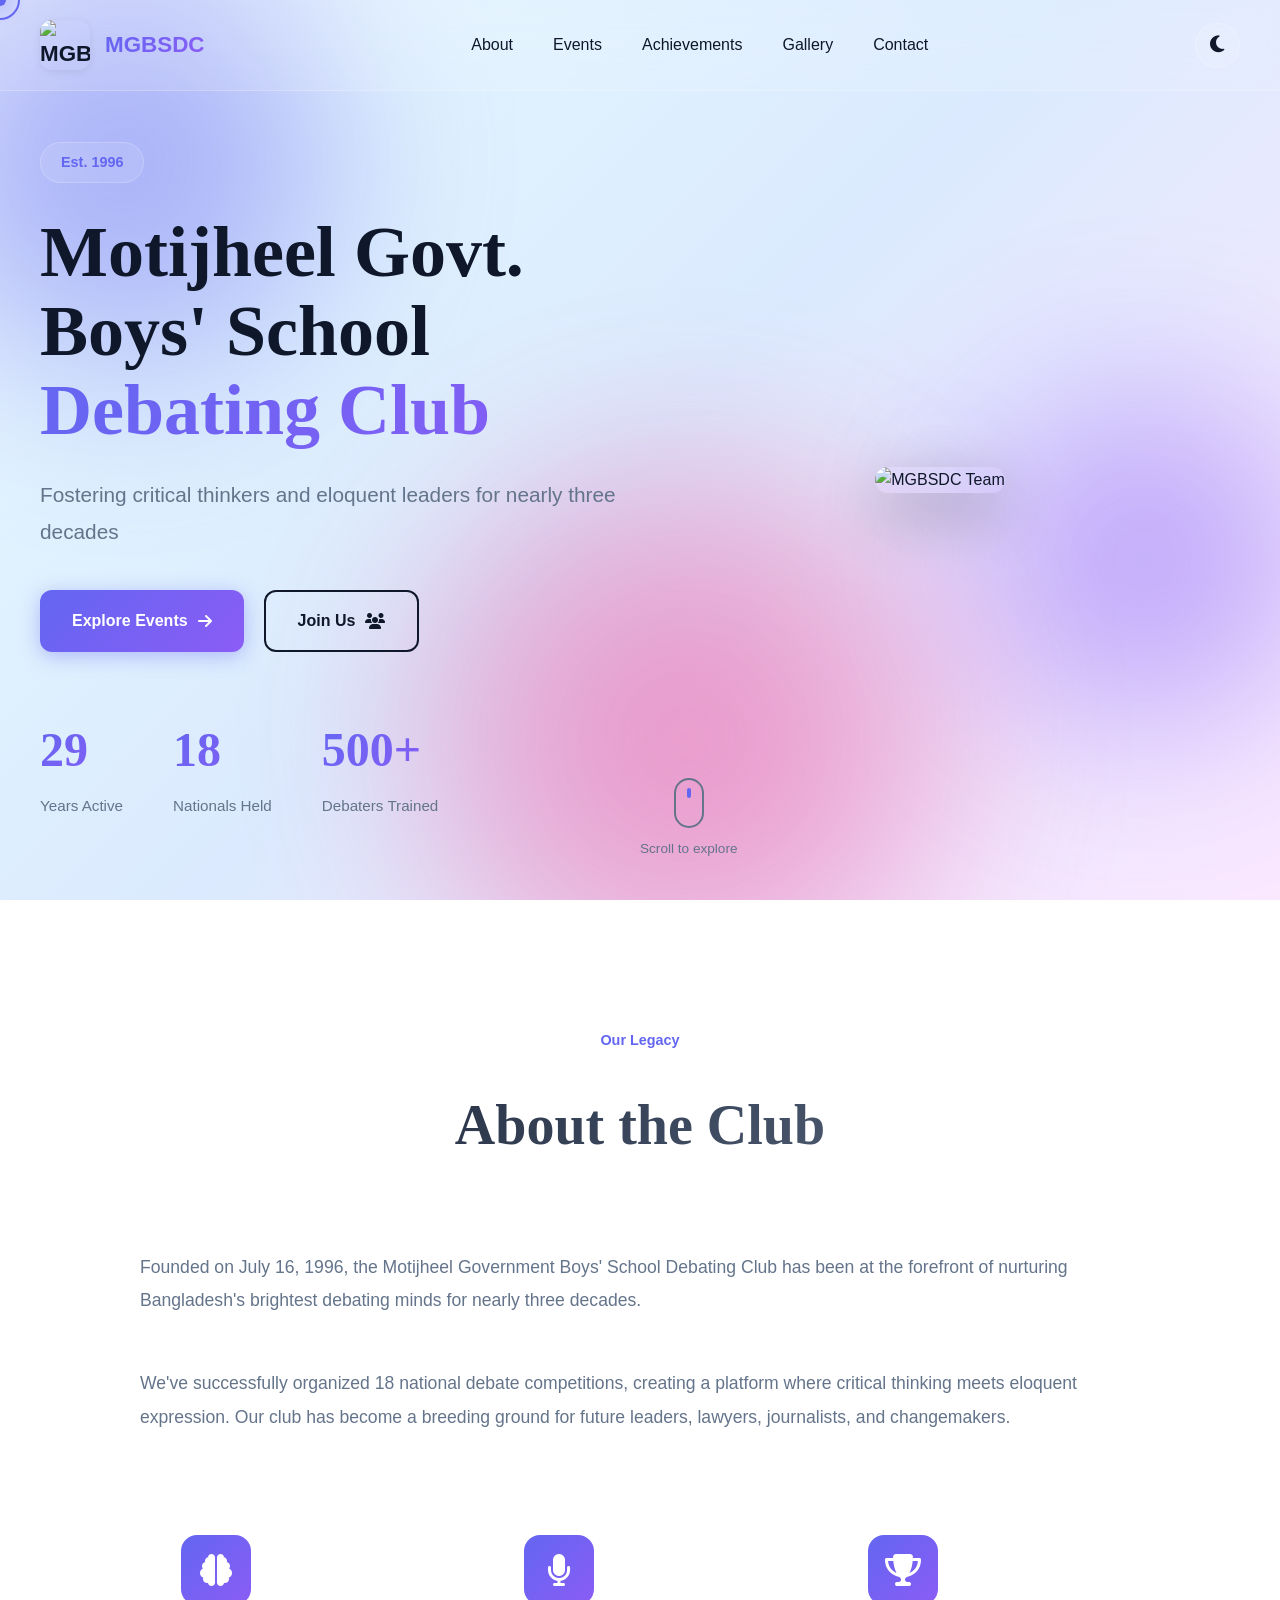
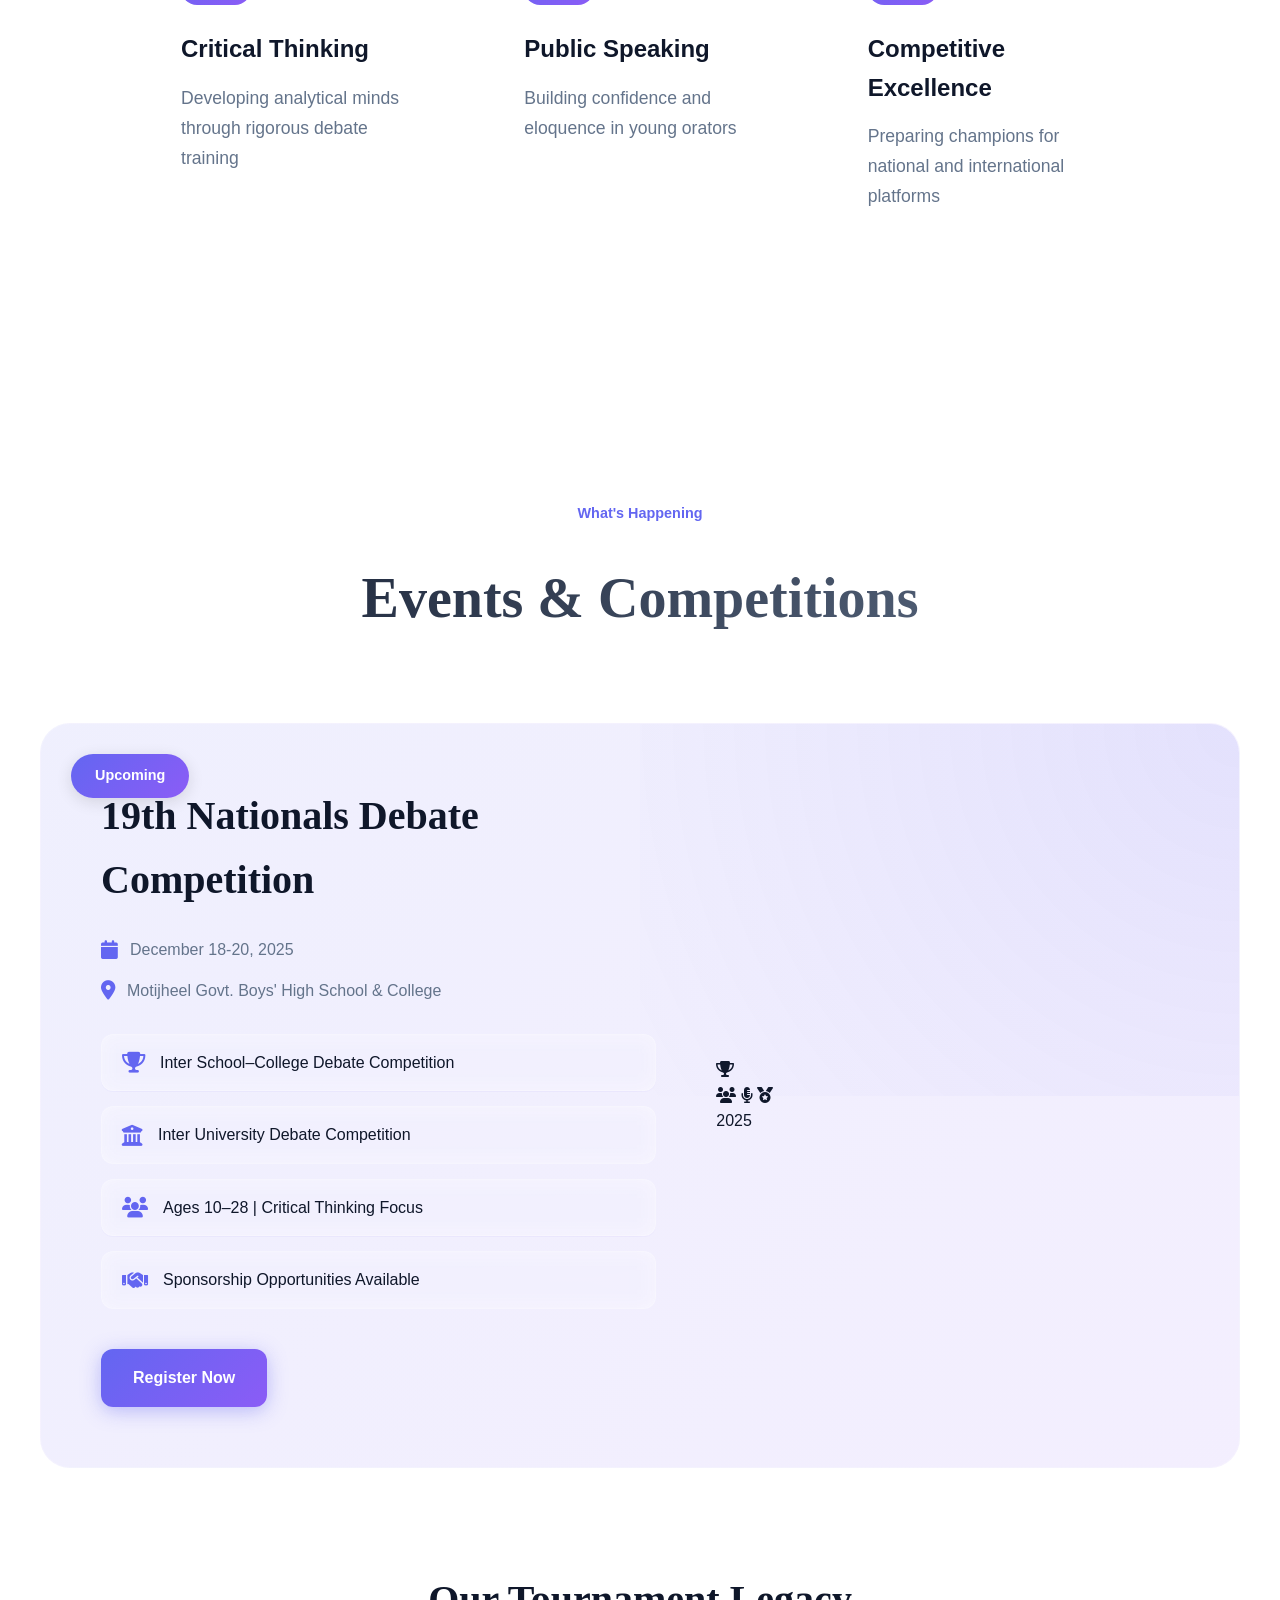
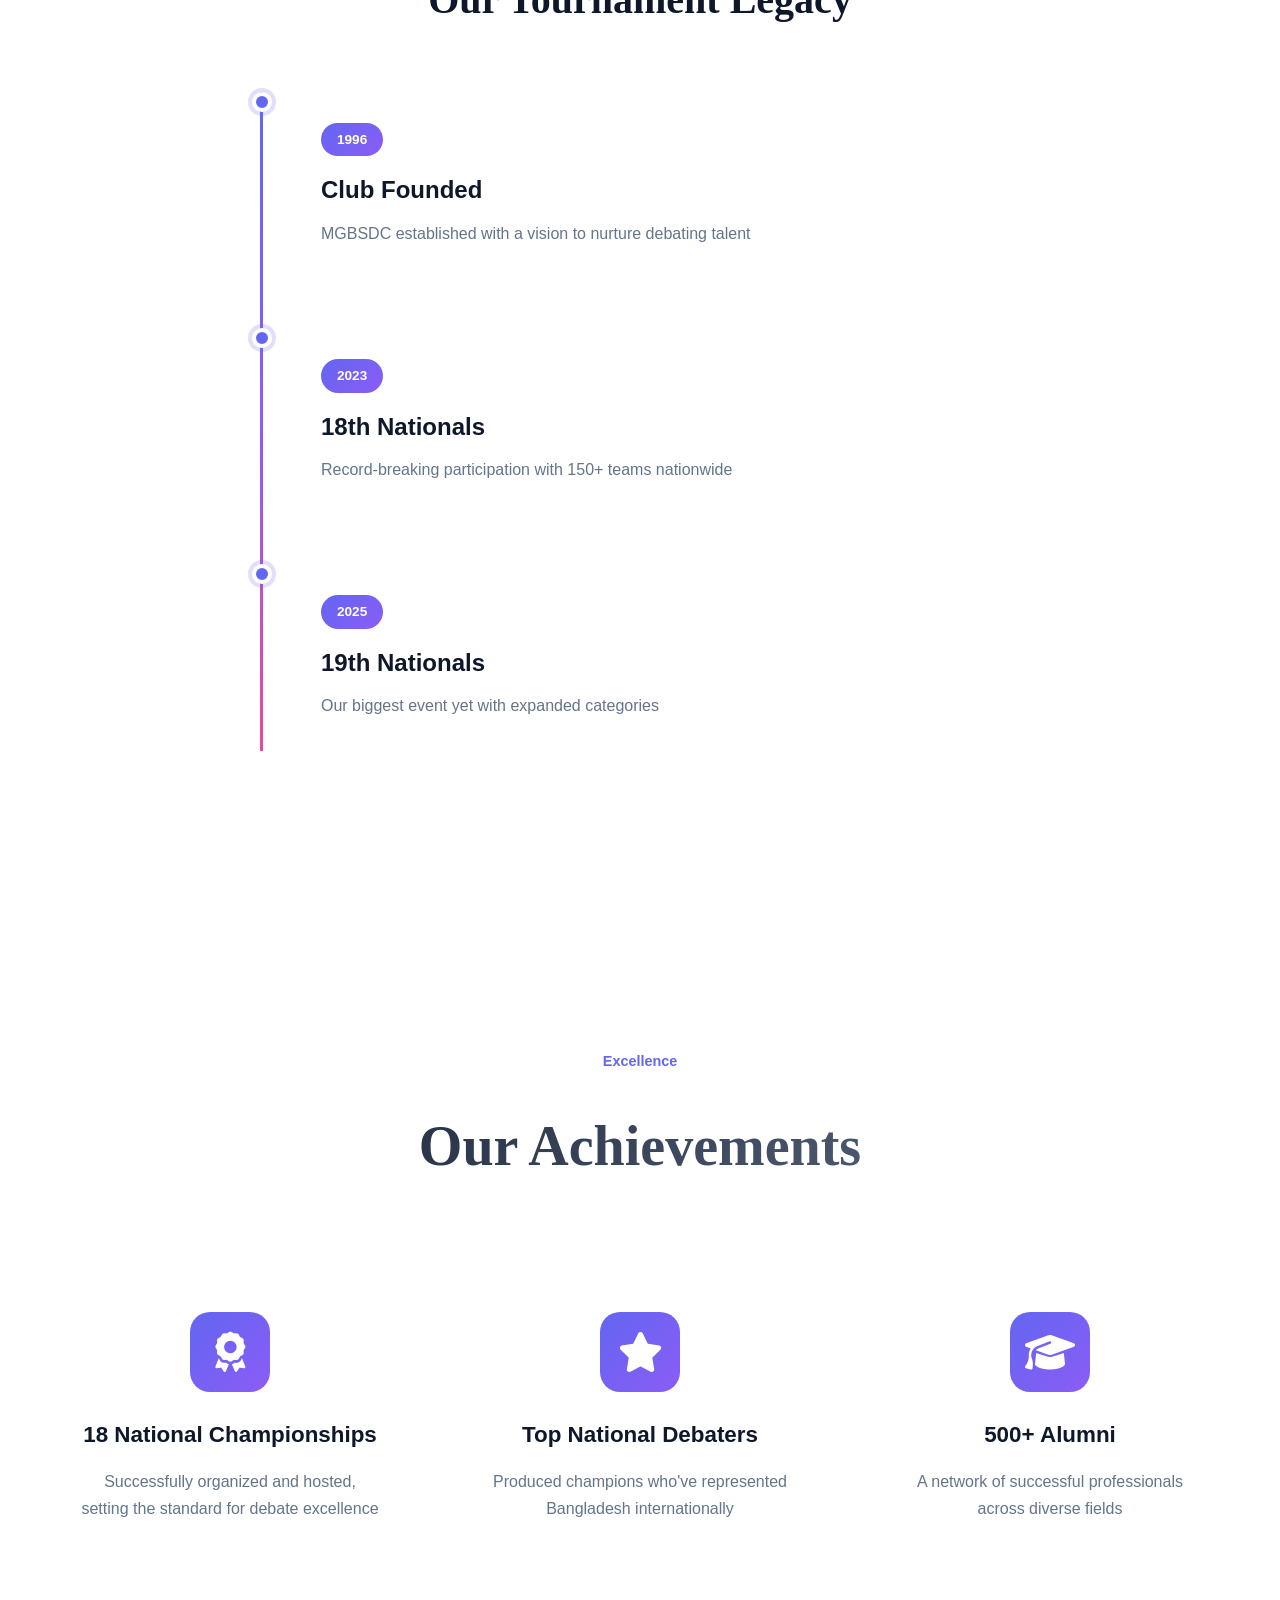
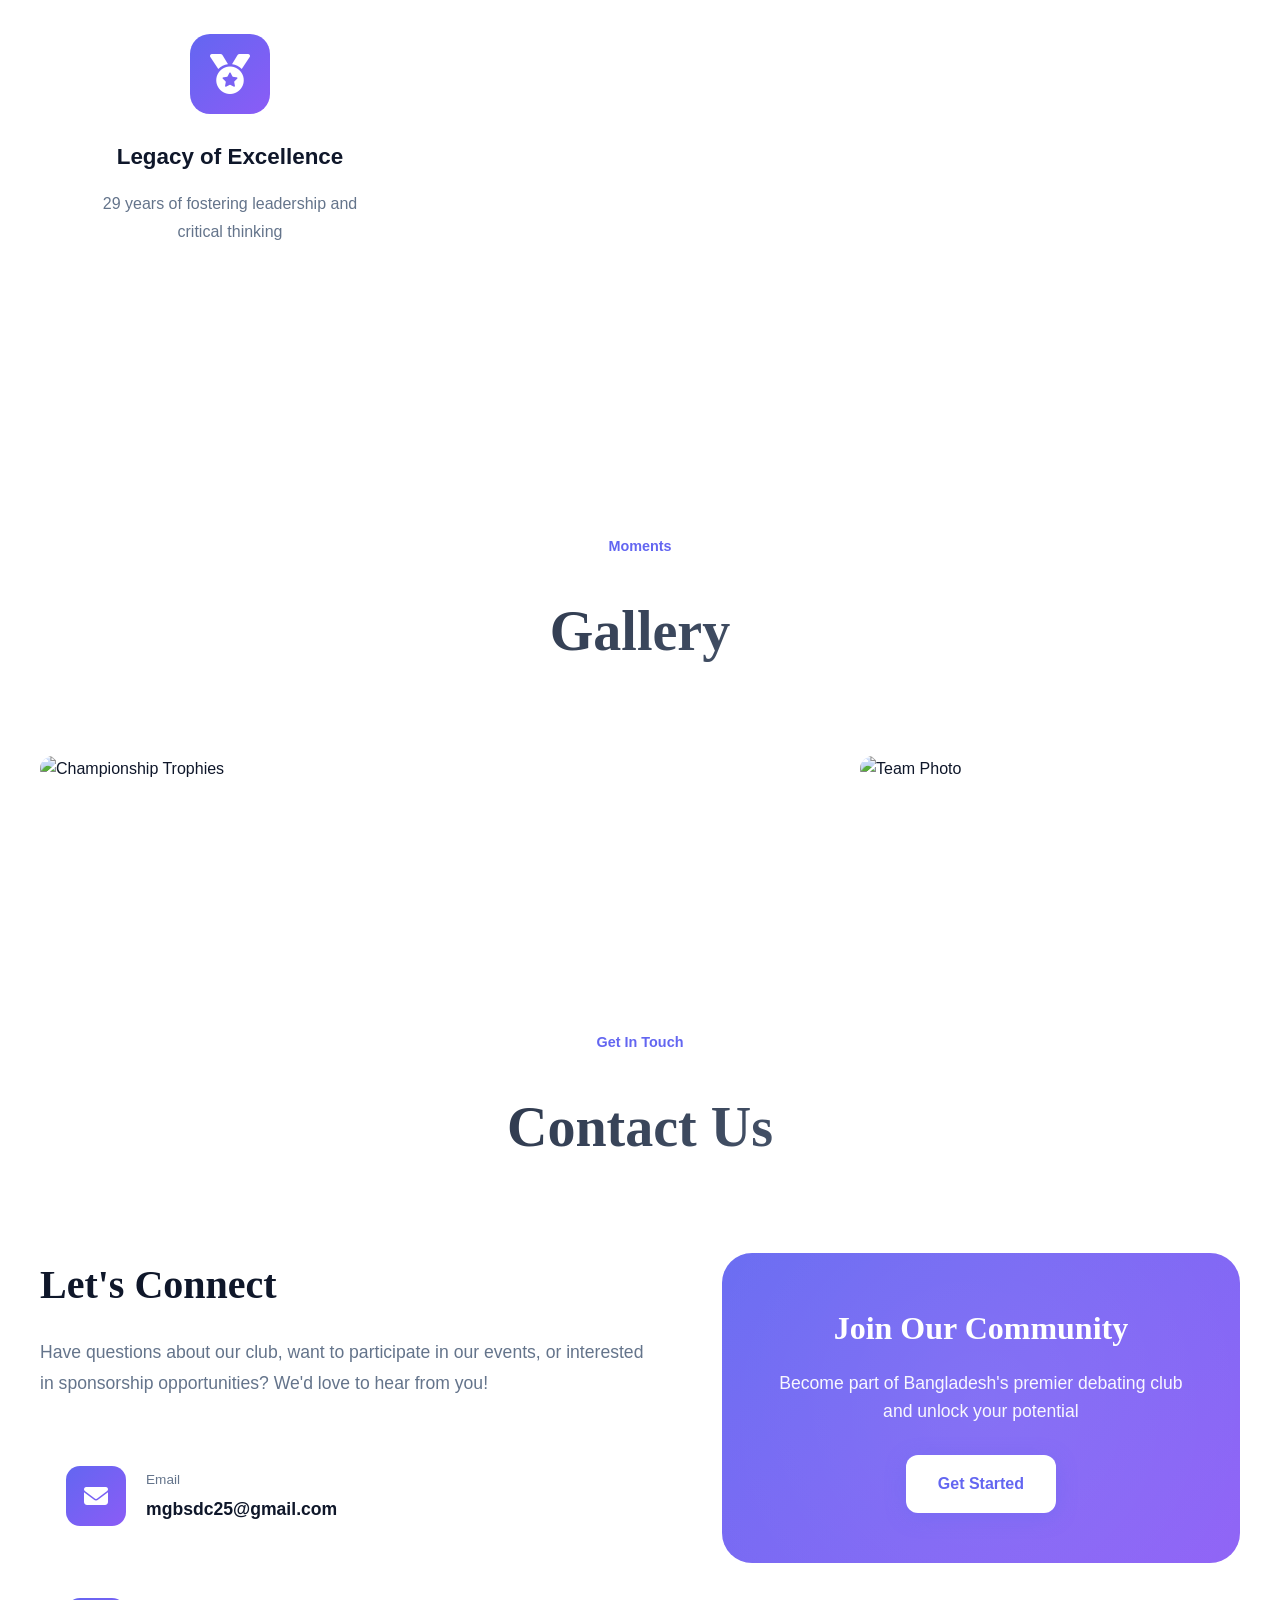
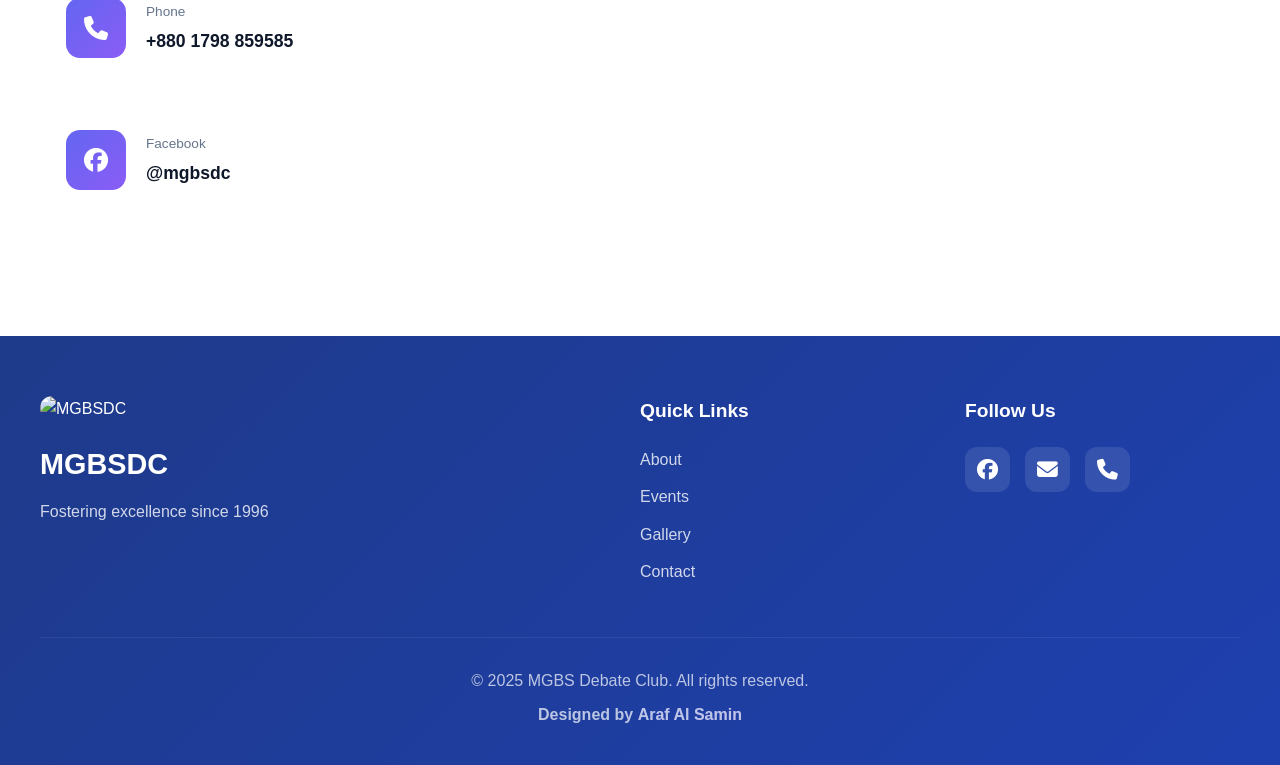
==== commit d94f0c89: "Update index.html" ====
--- a/index.html
+++ b/index.html
@@ -6,7 +6,12 @@
     <title>MGBSDC - Motijheel Govt. Boys' School Debating Club</title>
     <link rel="stylesheet" href="style.css">
     <link href="https://cdnjs.cloudflare.com/ajax/libs/font-awesome/6.4.2/css/all.min.css" rel="stylesheet">
-    <link rel="icon" href="favicon.ico" type="image/x-icon">
+    
+    <!-- Favicon -->
+    <link rel="icon" type="image/png" href="https://raw.githubusercontent.com/witcher-cx/Debate/main/image.png">
+    <link rel="shortcut icon" type="image/png" href="https://raw.githubusercontent.com/witcher-cx/Debate/main/image.png">
+    <link rel="apple-touch-icon" href="https://raw.githubusercontent.com/witcher-cx/Debate/main/image.png">
+    
     <link rel="preconnect" href="https://fonts.googleapis.com">
     <link rel="preconnect" href="https://fonts.gstatic.com" crossorigin>
     <link href="https://fonts.googleapis.com/css2?family=Playfair+Display:wght@700;900&family=DM+Sans:wght@400;500;700&display=swap" rel="stylesheet">
@@ -27,7 +32,7 @@
     <nav class="navbar">
         <div class="nav-container">
             <div class="logo">
-                <img src="https://github.com/witcher-cx/Debate/blob/main/image.png?raw=true" alt="MGBSDC">
+                <img src="https://raw.githubusercontent.com/witcher-cx/Debate/main/image.png" alt="MGBSDC">
                 <span class="logo-text">MGBSDC</span>
             </div>
             <ul class="nav-links">
@@ -80,7 +85,7 @@
         </div>
         <div class="hero-image">
             <div class="image-wrapper">
-                <img src="https://scontent.fdac169-1.fna.fbcdn.net/v/t39.30808-6/486262703_1162559459002083_6426954418197538418_n.jpg?stp=cp6_dst-jpg_tt6&_nc_cat=111&ccb=1-7&_nc_sid=127cfc&_nc_eui2=AeG5F7f-ACSCHfjw2b-Syi170hc5aNXB-DzSFzlo1cH4POIqpu7AQh0il4hWv6henBYPMSkWl37RDqHSahnctnBq&_nc_ohc=YZdplm8u2JMQ7kNvwFHofoH&_nc_oc=AdnMqvi68P91KErzzrFn3iPrFHyaHiuot8Hoz3vJtdJfHZg-UaVJ6beVODSMZo9DQtg&_nc_zt=23&_nc_ht=scontent.fdac169-1.fna&_nc_gid=0520SdB2Yw-aitixEE272g&oh=00_AftQJBERoRqDQZR4Q_hedQog9P39G9O_ScEmQFZUf3_Ivw&oe=69892619" alt="MGBSDC Team">
+                <img src="https://raw.githubusercontent.com/witcher-cx/Debate/main/download2.jpg" alt="MGBSDC Team" loading="eager">
                 <div class="image-glow"></div>
             </div>
         </div>
@@ -174,8 +179,18 @@
                     </div>
                     <a href="#contact" class="btn btn-primary">Register Now</a>
                 </div>
-                <div class="event-image">
-                    <img src="https://github.com/witcher-cx/Debate/blob/main/download3.jpg?raw=true" alt="18th Nationals">
+                <div class="event-visual">
+                    <div class="event-illustration">
+                        <div class="trophy-icon">
+                            <i class="fas fa-trophy"></i>
+                        </div>
+                        <div class="debate-icons">
+                            <i class="fas fa-users"></i>
+                            <i class="fas fa-microphone-alt"></i>
+                            <i class="fas fa-medal"></i>
+                        </div>
+                        <div class="event-year">2025</div>
+                    </div>
                 </div>
             </div>
 
@@ -261,24 +276,17 @@
             </div>
             <div class="gallery-grid">
                 <div class="gallery-item large">
-                    <img src="https://scontent.fdac169-1.fna.fbcdn.net/v/t39.30808-6/518374366_1251356153455746_8671212717538590977_n.jpg?_nc_cat=111&ccb=1-7&_nc_sid=127cfc&_nc_eui2=AeEvgciiid0U7CxSPzxBj6zg60oad-XaTMXrShp35dpMxcucmYM3FB_rcbjITlIQ5NjSpKwXK92LsRKnLdQzYKQX&_nc_ohc=F6LKxoizW-sQ7kNvwF7JUuX&_nc_oc=Adk06JnoYpdyLWLaKItY08HiAgnzczpcB0mPaTRVkoEdZ_4gmQD2UJa2PFxzDuKVNYo&_nc_zt=23&_nc_ht=scontent.fdac169-1.fna&_nc_gid=hZOcNRgQ2HvBA2knKT_OTQ&oh=00_Afu7OY-geuf2M9uhg_5ByM_ga7hLpkChHTqmnr5tmKEnBQ&oe=6989461A" alt="Trophies">
+                    <img src="https://raw.githubusercontent.com/witcher-cx/Debate/main/download.jpg" alt="Championship Trophies">
                     <div class="gallery-overlay">
                         <h3>Championship Trophies</h3>
                         <p>Celebrating excellence</p>
                     </div>
                 </div>
                 <div class="gallery-item">
-                    <img src="https://github.com/witcher-cx/Debate/blob/main/download2.jpg?raw=true" alt="Team Photo">
+                    <img src="https://raw.githubusercontent.com/witcher-cx/Debate/main/download2.jpg" alt="Team Photo">
                     <div class="gallery-overlay">
                         <h3>Our Team</h3>
                         <p>United in excellence</p>
-                    </div>
-                </div>
-                <div class="gallery-item">
-                    <img src="https://github.com/witcher-cx/Debate/blob/main/download.jpg?raw=true" alt="Event Poster">
-                    <div class="gallery-overlay">
-                        <h3>18th Nationals</h3>
-                        <p>Historic tournament</p>
                     </div>
                 </div>
             </div>
@@ -342,7 +350,7 @@
         <div class="container">
             <div class="footer-content">
                 <div class="footer-brand">
-                    <img src="https://scontent.fdac169-1.fna.fbcdn.net/v/t39.30808-6/455051551_1006764134581617_1836884552144366507_n.jpg?_nc_cat=104&ccb=1-7&_nc_sid=6ee11a&_nc_eui2=AeFcQjfpqb9SmZuapDap10RcRjHk6Vc7kGFGMeTpVzuQYZedEbcq8eA7ntLFjeSle1XaqAqxWNpA6J0cJogOIThS&_nc_ohc=Phb05fvXdhQQ7kNvwFB0oqN&_nc_oc=AdkLPSHIUPWI428I_EMzPmQUwd77F5O-cQCnbI4LZ5wRMkT4bOP27yR7UQl3Uv1HOFY&_nc_zt=23&_nc_ht=scontent.fdac169-1.fna&_nc_gid=o2PGrOdL8vTGqamJkVMREg&oh=00_AfuGaxaFTQiqpoIvumUserSiReEnjUpn9FZOqiiRgjcWhQ&oe=6989323C" alt="MGBSDC">
+                    <img src="https://raw.githubusercontent.com/witcher-cx/Debate/main/image.png" alt="MGBSDC">
                     <h3>MGBSDC</h3>
                     <p>Fostering excellence since 1996</p>
                 </div>
--- a/style.css
+++ b/style.css
@@ -1,176 +1,1382 @@
-/* Reset */
+/* ===== CSS VARIABLES ===== */
+:root {
+    /* Colors - Rich, vibrant palette */
+    --primary: #1e40af;
+    --primary-dark: #1e3a8a;
+    --accent: #06b6d4;
+    --accent-bright: #22d3ee;
+    --gradient-1: #6366f1;
+    --gradient-2: #8b5cf6;
+    --gradient-3: #ec4899;
+    --bg-light: #ffffff;
+    --bg-dark: #0f172a;
+    --text-dark: #0f172a;
+    --text-light: #ffffff;
+    --text-gray: #64748b;
+    --glass-bg: rgba(255, 255, 255, 0.1);
+    --glass-border: rgba(255, 255, 255, 0.2);
+    
+    /* Spacing */
+    --container-width: 1400px;
+    --section-padding: 120px;
+    
+    /* Effects */
+    --shadow-sm: 0 2px 8px rgba(0, 0, 0, 0.08);
+    --shadow-md: 0 4px 16px rgba(0, 0, 0, 0.12);
+    --shadow-lg: 0 8px 32px rgba(0, 0, 0, 0.16);
+    --shadow-glow: 0 0 40px rgba(99, 102, 241, 0.4);
+    
+    /* Animation */
+    --transition-smooth: all 0.4s cubic-bezier(0.4, 0, 0.2, 1);
+    --transition-bounce: all 0.6s cubic-bezier(0.68, -0.55, 0.265, 1.55);
+}
+
+/* Dark mode variables */
+body.dark-mode {
+    --bg-light: #0f172a;
+    --bg-dark: #1e293b;
+    --text-dark: #ffffff;
+    --text-light: #0f172a;
+    --text-gray: #94a3b8;
+    --glass-bg: rgba(15, 23, 42, 0.6);
+    --glass-border: rgba(255, 255, 255, 0.1);
+}
+
+/* ===== RESET & BASE ===== */
 * {
     margin: 0;
     padding: 0;
     box-sizing: border-box;
-    font-family: 'Poppins', sans-serif;
+}
+
+html {
+    scroll-behavior: smooth;
+    overflow-x: hidden;
 }
 
 body {
-    background: #ffffff;
-    color: #000000;
-    scroll-behavior: smooth;
-}
-
-/* Navbar */
-nav {
+    font-family: 'DM Sans', sans-serif;
+    background: var(--bg-light);
+    color: var(--text-dark);
+    line-height: 1.6;
+    overflow-x: hidden;
+    cursor: none;
+    transition: background 0.3s ease, color 0.3s ease;
+}
+
+/* ===== CUSTOM CURSOR ===== */
+.cursor,
+.cursor-follower {
     position: fixed;
+    border-radius: 50%;
+    pointer-events: none;
+    z-index: 9999;
+    transition: transform 0.15s ease;
+}
+
+.cursor {
+    width: 12px;
+    height: 12px;
+    background: var(--gradient-1);
+    box-shadow: 0 0 20px var(--gradient-1);
+    transform: translate(-50%, -50%);
+}
+
+.cursor-follower {
+    width: 40px;
+    height: 40px;
+    border: 2px solid var(--gradient-1);
+    transform: translate(-50%, -50%);
+    transition: transform 0.3s cubic-bezier(0.75, -0.5, 0, 1.75),
+                border 0.2s ease,
+                width 0.2s ease,
+                height 0.2s ease;
+}
+
+body.dark-mode .cursor {
+    background: var(--accent-bright);
+    box-shadow: 0 0 20px var(--accent-bright);
+}
+
+body.dark-mode .cursor-follower {
+    border-color: var(--accent-bright);
+}
+
+/* Cursor hover state */
+a:hover ~ .cursor-follower,
+button:hover ~ .cursor-follower {
+    transform: translate(-50%, -50%) scale(1.5);
+    border-color: var(--gradient-3);
+}
+
+/* ===== ANIMATED BACKGROUND ===== */
+.animated-bg {
+    position: fixed;
+    top: 0;
+    left: 0;
     width: 100%;
-    background: #306bac;
+    height: 100%;
+    z-index: -1;
+    overflow: hidden;
+    background: linear-gradient(135deg, 
+        #f0f9ff 0%, 
+        #e0f2fe 25%, 
+        #dbeafe 50%, 
+        #ede9fe 75%, 
+        #fae8ff 100%);
+    animation: backgroundShift 20s ease infinite;
+}
+
+body.dark-mode .animated-bg {
+    background: linear-gradient(135deg, 
+        #0f172a 0%, 
+        #1e293b 25%, 
+        #1e3a8a 50%, 
+        #312e81 75%, 
+        #1e293b 100%);
+}
+
+@keyframes backgroundShift {
+    0%, 100% { background-position: 0% 50%; }
+    50% { background-position: 100% 50%; }
+}
+
+.gradient-orb {
+    position: absolute;
+    border-radius: 50%;
+    filter: blur(80px);
+    opacity: 0.6;
+    animation: float 20s ease-in-out infinite;
+}
+
+.orb-1 {
+    width: 500px;
+    height: 500px;
+    background: radial-gradient(circle, var(--gradient-1), transparent);
+    top: -10%;
+    left: -10%;
+    animation-delay: 0s;
+}
+
+.orb-2 {
+    width: 400px;
+    height: 400px;
+    background: radial-gradient(circle, var(--gradient-2), transparent);
+    top: 40%;
+    right: -5%;
+    animation-delay: 7s;
+}
+
+.orb-3 {
+    width: 600px;
+    height: 600px;
+    background: radial-gradient(circle, var(--gradient-3), transparent);
+    bottom: -15%;
+    left: 30%;
+    animation-delay: 14s;
+}
+
+@keyframes float {
+    0%, 100% { transform: translate(0, 0) scale(1); }
+    33% { transform: translate(30px, -30px) scale(1.1); }
+    66% { transform: translate(-20px, 20px) scale(0.9); }
+}
+
+/* ===== UTILITIES ===== */
+.container {
+    max-width: var(--container-width);
+    margin: 0 auto;
+    padding: 0 40px;
+}
+
+.gradient-text {
+    background: linear-gradient(135deg, var(--gradient-1), var(--gradient-2), var(--gradient-3));
+    background-size: 200% 200%;
+    -webkit-background-clip: text;
+    -webkit-text-fill-color: transparent;
+    background-clip: text;
+    animation: gradientFlow 8s ease infinite;
+}
+
+@keyframes gradientFlow {
+    0%, 100% { background-position: 0% 50%; }
+    50% { background-position: 100% 50%; }
+}
+
+/* ===== NAVBAR ===== */
+.navbar {
+    position: fixed;
+    top: 0;
+    left: 0;
+    width: 100%;
+    z-index: 1000;
+    padding: 20px 0;
+    background: var(--glass-bg);
+    backdrop-filter: blur(20px);
+    -webkit-backdrop-filter: blur(20px);
+    border-bottom: 1px solid var(--glass-border);
+    transition: var(--transition-smooth);
+}
+
+.navbar.scrolled {
+    padding: 15px 0;
+    box-shadow: var(--shadow-md);
+}
+
+.nav-container {
+    max-width: var(--container-width);
+    margin: 0 auto;
+    padding: 0 40px;
     display: flex;
     justify-content: space-between;
     align-items: center;
-    padding: 1rem 3rem;
-    z-index: 1000;
-}
-
-nav .logo img {
+}
+
+.logo {
+    display: flex;
+    align-items: center;
+    gap: 15px;
+    font-weight: 700;
+    font-size: 1.4rem;
+    transition: var(--transition-smooth);
+}
+
+.logo img {
+    width: 50px;
+    height: 50px;
+    border-radius: 12px;
+    object-fit: cover;
+    box-shadow: var(--shadow-sm);
+    transition: var(--transition-bounce);
+}
+
+.logo:hover img {
+    transform: rotate(360deg) scale(1.1);
+}
+
+.logo-text {
+    background: linear-gradient(135deg, var(--gradient-1), var(--gradient-2));
+    -webkit-background-clip: text;
+    -webkit-text-fill-color: transparent;
+    background-clip: text;
+}
+
+.nav-links {
+    display: flex;
+    gap: 40px;
+    list-style: none;
+}
+
+.nav-link {
+    color: var(--text-dark);
+    text-decoration: none;
+    font-weight: 500;
+    font-size: 1rem;
+    position: relative;
+    transition: var(--transition-smooth);
+}
+
+.nav-link::after {
+    content: '';
+    position: absolute;
+    bottom: -5px;
+    left: 0;
+    width: 0;
+    height: 3px;
+    background: linear-gradient(90deg, var(--gradient-1), var(--gradient-2));
+    border-radius: 2px;
+    transition: width 0.3s ease;
+}
+
+.nav-link:hover {
+    color: var(--gradient-1);
+}
+
+.nav-link:hover::after {
+    width: 100%;
+}
+
+.theme-toggle {
+    cursor: pointer;
+    width: 45px;
+    height: 45px;
+    display: flex;
+    align-items: center;
+    justify-content: center;
+    background: var(--glass-bg);
+    border: 1px solid var(--glass-border);
+    border-radius: 50%;
+    font-size: 1.2rem;
+    color: var(--text-dark);
+    transition: var(--transition-bounce);
+}
+
+.theme-toggle:hover {
+    transform: rotate(180deg) scale(1.1);
+    background: var(--gradient-1);
+    color: var(--text-light);
+}
+
+/* ===== HERO SECTION ===== */
+.hero {
+    min-height: 100vh;
+    display: flex;
+    align-items: center;
+    justify-content: space-between;
+    padding: 140px 40px 80px;
+    max-width: var(--container-width);
+    margin: 0 auto;
+    position: relative;
+}
+
+.hero-content {
+    flex: 1;
+    max-width: 650px;
+    animation: fadeInUp 1s ease;
+}
+
+@keyframes fadeInUp {
+    from {
+        opacity: 0;
+        transform: translateY(30px);
+    }
+    to {
+        opacity: 1;
+        transform: translateY(0);
+    }
+}
+
+.hero-badge {
+    display: inline-block;
+    padding: 8px 20px;
+    background: var(--glass-bg);
+    backdrop-filter: blur(10px);
+    border: 1px solid var(--glass-border);
+    border-radius: 50px;
+    font-size: 0.9rem;
+    font-weight: 600;
+    color: var(--gradient-1);
+    margin-bottom: 30px;
+    animation: fadeInUp 1s ease 0.2s both;
+}
+
+.hero-title {
+    font-family: 'Playfair Display', serif;
+    font-size: 4.5rem;
+    font-weight: 900;
+    line-height: 1.1;
+    margin-bottom: 25px;
+}
+
+.title-line {
+    display: block;
+    animation: fadeInUp 1s ease both;
+}
+
+.title-line:nth-child(1) { animation-delay: 0.3s; }
+.title-line:nth-child(2) { animation-delay: 0.4s; }
+.title-line:nth-child(3) { animation-delay: 0.5s; }
+
+.hero-subtitle {
+    font-size: 1.3rem;
+    color: var(--text-gray);
+    margin-bottom: 40px;
+    line-height: 1.8;
+    animation: fadeInUp 1s ease 0.6s both;
+}
+
+.hero-buttons {
+    display: flex;
+    gap: 20px;
+    margin-bottom: 60px;
+    animation: fadeInUp 1s ease 0.7s both;
+}
+
+.btn {
+    display: inline-flex;
+    align-items: center;
+    gap: 10px;
+    padding: 16px 32px;
+    border-radius: 12px;
+    font-weight: 600;
+    font-size: 1rem;
+    text-decoration: none;
+    transition: var(--transition-bounce);
+    position: relative;
+    overflow: hidden;
+}
+
+.btn::before {
+    content: '';
+    position: absolute;
+    top: 50%;
+    left: 50%;
+    width: 0;
+    height: 0;
+    border-radius: 50%;
+    background: rgba(255, 255, 255, 0.3);
+    transform: translate(-50%, -50%);
+    transition: width 0.6s, height 0.6s;
+}
+
+.btn:hover::before {
+    width: 300px;
+    height: 300px;
+}
+
+.btn-primary {
+    background: linear-gradient(135deg, var(--gradient-1), var(--gradient-2));
+    color: var(--text-light);
+    box-shadow: 0 4px 20px rgba(99, 102, 241, 0.4);
+}
+
+.btn-primary:hover {
+    transform: translateY(-3px);
+    box-shadow: 0 8px 30px rgba(99, 102, 241, 0.6);
+}
+
+.btn-secondary {
+    background: transparent;
+    color: var(--text-dark);
+    border: 2px solid var(--text-dark);
+}
+
+.btn-secondary:hover {
+    background: var(--text-dark);
+    color: var(--text-light);
+    transform: translateY(-3px);
+}
+
+.hero-stats {
+    display: flex;
+    gap: 50px;
+    animation: fadeInUp 1s ease 0.8s both;
+}
+
+.stat-item h3 {
+    font-family: 'Playfair Display', serif;
+    font-size: 3rem;
+    font-weight: 900;
+    background: linear-gradient(135deg, var(--gradient-1), var(--gradient-2));
+    -webkit-background-clip: text;
+    -webkit-text-fill-color: transparent;
+    background-clip: text;
+    margin-bottom: 5px;
+}
+
+.stat-item p {
+    color: var(--text-gray);
+    font-size: 0.95rem;
+    font-weight: 500;
+}
+
+.hero-image {
+    flex: 1;
+    display: flex;
+    justify-content: center;
+    align-items: center;
+    animation: fadeIn 1.2s ease 0.4s both;
+}
+
+@keyframes fadeIn {
+    from { opacity: 0; }
+    to { opacity: 1; }
+}
+
+.image-wrapper {
+    position: relative;
+    max-width: 550px;
+}
+
+.image-wrapper img {
+    width: 100%;
+    border-radius: 30px;
+    box-shadow: 0 20px 60px rgba(0, 0, 0, 0.3);
+    transition: var(--transition-smooth);
+}
+
+.image-wrapper:hover img {
+    transform: scale(1.02) rotate(1deg);
+}
+
+.image-glow {
+    position: absolute;
+    top: 50%;
+    left: 50%;
+    width: 80%;
+    height: 80%;
+    background: radial-gradient(circle, var(--gradient-1), transparent);
+    filter: blur(60px);
+    opacity: 0.4;
+    transform: translate(-50%, -50%);
+    z-index: -1;
+    animation: pulse 4s ease infinite;
+}
+
+@keyframes pulse {
+    0%, 100% { transform: translate(-50%, -50%) scale(1); opacity: 0.4; }
+    50% { transform: translate(-50%, -50%) scale(1.2); opacity: 0.6; }
+}
+
+.scroll-indicator {
+    position: absolute;
+    bottom: 40px;
+    left: 50%;
+    transform: translateX(-50%);
+    text-align: center;
+    animation: fadeInUp 1s ease 1s both;
+}
+
+.mouse {
+    width: 30px;
+    height: 50px;
+    border: 2px solid var(--text-gray);
+    border-radius: 15px;
+    margin: 0 auto 10px;
+    position: relative;
+}
+
+.wheel {
+    width: 4px;
+    height: 10px;
+    background: var(--gradient-1);
+    border-radius: 2px;
+    position: absolute;
+    top: 8px;
+    left: 50%;
+    transform: translateX(-50%);
+    animation: scroll 2s ease infinite;
+}
+
+@keyframes scroll {
+    0% { opacity: 1; top: 8px; }
+    100% { opacity: 0; top: 25px; }
+}
+
+.scroll-indicator p {
+    font-size: 0.85rem;
+    color: var(--text-gray);
+    font-weight: 500;
+}
+
+/* ===== SECTION STYLES ===== */
+section {
+    padding: var(--section-padding) 0;
+    position: relative;
+}
+
+.section-header {
+    text-align: center;
+    margin-bottom: 80px;
+}
+
+.section-tag {
+    display: inline-block;
+    padding: 8px 20px;
+    background: var(--glass-bg);
+    backdrop-filter: blur(10px);
+    border: 1px solid var(--glass-border);
+    border-radius: 50px;
+    font-size: 0.9rem;
+    font-weight: 600;
+    color: var(--gradient-1);
+    margin-bottom: 20px;
+}
+
+.section-title {
+    font-family: 'Playfair Display', serif;
+    font-size: 3.5rem;
+    font-weight: 900;
+    margin-bottom: 20px;
+    background: linear-gradient(135deg, var(--text-dark), var(--text-gray));
+    -webkit-background-clip: text;
+    -webkit-text-fill-color: transparent;
+    background-clip: text;
+}
+
+/* ===== ABOUT SECTION ===== */
+.about-text {
+    max-width: 1000px;
+    margin: 0 auto;
+}
+
+.lead-text {
+    font-size: 1.4rem;
+    line-height: 1.8;
+    color: var(--text-dark);
+    margin-bottom: 30px;
+    font-weight: 500;
+}
+
+.about-text p {
+    font-size: 1.1rem;
+    line-height: 1.9;
+    color: var(--text-gray);
+    margin-bottom: 50px;
+}
+
+.about-features {
+    display: grid;
+    grid-template-columns: repeat(auto-fit, minmax(300px, 1fr));
+    gap: 30px;
+    margin-top: 60px;
+}
+
+.feature-card {
+    background: var(--glass-bg);
+    backdrop-filter: blur(20px);
+    border: 1px solid var(--glass-border);
+    border-radius: 20px;
+    padding: 40px;
+    transition: var(--transition-smooth);
+    position: relative;
+    overflow: hidden;
+}
+
+.feature-card::before {
+    content: '';
+    position: absolute;
+    top: 0;
+    left: 0;
+    width: 100%;
+    height: 4px;
+    background: linear-gradient(90deg, var(--gradient-1), var(--gradient-2));
+    transform: scaleX(0);
+    transform-origin: left;
+    transition: transform 0.4s ease;
+}
+
+.feature-card:hover::before {
+    transform: scaleX(1);
+}
+
+.feature-card:hover {
+    transform: translateY(-8px);
+    box-shadow: var(--shadow-lg);
+}
+
+.feature-icon {
     width: 70px;
-    height: auto;
-}
-
-nav .nav-links {
+    height: 70px;
+    background: linear-gradient(135deg, var(--gradient-1), var(--gradient-2));
+    border-radius: 16px;
+    display: flex;
+    align-items: center;
+    justify-content: center;
+    font-size: 2rem;
+    color: white;
+    margin-bottom: 25px;
+    transition: var(--transition-bounce);
+}
+
+.feature-card:hover .feature-icon {
+    transform: rotate(360deg) scale(1.1);
+}
+
+.feature-card h3 {
+    font-size: 1.5rem;
+    font-weight: 700;
+    margin-bottom: 15px;
+    color: var(--text-dark);
+}
+
+.feature-card p {
+    color: var(--text-gray);
+    line-height: 1.7;
+    margin: 0;
+}
+
+/* ===== EVENTS SECTION ===== */
+.events-section {
+    background: var(--glass-bg);
+    backdrop-filter: blur(20px);
+}
+
+.featured-event {
+    background: linear-gradient(135deg, 
+        rgba(99, 102, 241, 0.1), 
+        rgba(139, 92, 246, 0.1));
+    backdrop-filter: blur(20px);
+    border: 1px solid var(--glass-border);
+    border-radius: 30px;
+    padding: 60px;
+    display: grid;
+    grid-template-columns: 1.2fr 1fr;
+    gap: 60px;
+    align-items: center;
+    position: relative;
+    overflow: hidden;
+    margin-bottom: 100px;
+}
+
+.featured-event::before {
+    content: '';
+    position: absolute;
+    top: -50%;
+    right: -50%;
+    width: 100%;
+    height: 100%;
+    background: radial-gradient(circle, var(--gradient-1), transparent);
+    opacity: 0.1;
+    animation: rotate 20s linear infinite;
+}
+
+@keyframes rotate {
+    from { transform: rotate(0deg); }
+    to { transform: rotate(360deg); }
+}
+
+.event-badge {
+    position: absolute;
+    top: 30px;
+    left: 30px;
+    padding: 10px 24px;
+    background: linear-gradient(135deg, var(--gradient-1), var(--gradient-2));
+    color: white;
+    border-radius: 50px;
+    font-weight: 700;
+    font-size: 0.9rem;
+    box-shadow: var(--shadow-md);
+}
+
+.event-title {
+    font-family: 'Playfair Display', serif;
+    font-size: 2.5rem;
+    font-weight: 900;
+    margin-bottom: 25px;
+    color: var(--text-dark);
+}
+
+.event-meta {
+    display: flex;
+    flex-direction: column;
+    gap: 15px;
+    margin-bottom: 30px;
+}
+
+.meta-item {
+    display: flex;
+    align-items: center;
+    gap: 12px;
+    color: var(--text-gray);
+    font-weight: 500;
+}
+
+.meta-item i {
+    color: var(--gradient-1);
+    font-size: 1.2rem;
+}
+
+.event-highlights {
+    display: grid;
+    gap: 15px;
+    margin-bottom: 40px;
+}
+
+.highlight-item {
+    display: flex;
+    align-items: center;
+    gap: 15px;
+    padding: 15px 20px;
+    background: rgba(255, 255, 255, 0.5);
+    backdrop-filter: blur(10px);
+    border-radius: 12px;
+    border: 1px solid var(--glass-border);
+    transition: var(--transition-smooth);
+}
+
+.highlight-item:hover {
+    transform: translateX(10px);
+    background: rgba(255, 255, 255, 0.8);
+}
+
+.highlight-item i {
+    color: var(--gradient-1);
+    font-size: 1.3rem;
+}
+
+.event-image {
+    position: relative;
+}
+
+.event-image img {
+    width: 100%;
+    border-radius: 20px;
+    box-shadow: var(--shadow-lg);
+    transition: var(--transition-smooth);
+}
+
+.event-image:hover img {
+    transform: scale(1.05);
+}
+
+/* Timeline */
+.timeline-section {
+    margin-top: 80px;
+}
+
+.timeline-title {
+    font-family: 'Playfair Display', serif;
+    font-size: 2.5rem;
+    text-align: center;
+    margin-bottom: 60px;
+    color: var(--text-dark);
+}
+
+.timeline {
+    position: relative;
+    max-width: 800px;
+    margin: 0 auto;
+    padding-left: 50px;
+}
+
+.timeline::before {
+    content: '';
+    position: absolute;
+    left: 20px;
+    top: 0;
+    height: 100%;
+    width: 3px;
+    background: linear-gradient(180deg, var(--gradient-1), var(--gradient-2), var(--gradient-3));
+}
+
+.timeline-item {
+    position: relative;
+    margin-bottom: 50px;
+}
+
+.timeline-marker {
+    position: absolute;
+    left: -38px;
+    top: 0;
+    width: 20px;
+    height: 20px;
+    border-radius: 50%;
+    background: var(--gradient-1);
+    border: 4px solid var(--bg-light);
+    box-shadow: 0 0 0 4px rgba(99, 102, 241, 0.2);
+    transition: var(--transition-bounce);
+}
+
+.timeline-item:hover .timeline-marker {
+    transform: scale(1.5);
+    box-shadow: 0 0 0 8px rgba(99, 102, 241, 0.3);
+}
+
+.timeline-content {
+    background: var(--glass-bg);
+    backdrop-filter: blur(20px);
+    border: 1px solid var(--glass-border);
+    border-radius: 16px;
+    padding: 30px;
+    transition: var(--transition-smooth);
+}
+
+.timeline-item:hover .timeline-content {
+    transform: translateX(10px);
+    box-shadow: var(--shadow-md);
+}
+
+.timeline-date {
+    display: inline-block;
+    padding: 6px 16px;
+    background: linear-gradient(135deg, var(--gradient-1), var(--gradient-2));
+    color: white;
+    border-radius: 50px;
+    font-weight: 700;
+    font-size: 0.85rem;
+    margin-bottom: 15px;
+}
+
+.timeline-content h4 {
+    font-size: 1.5rem;
+    font-weight: 700;
+    margin-bottom: 10px;
+    color: var(--text-dark);
+}
+
+.timeline-content p {
+    color: var(--text-gray);
+    line-height: 1.7;
+}
+
+/* ===== ACHIEVEMENTS SECTION ===== */
+.achievements-grid {
+    display: grid;
+    grid-template-columns: repeat(auto-fit, minmax(280px, 1fr));
+    gap: 30px;
+}
+
+.achievement-card {
+    background: var(--glass-bg);
+    backdrop-filter: blur(20px);
+    border: 1px solid var(--glass-border);
+    border-radius: 20px;
+    padding: 40px;
+    text-align: center;
+    transition: var(--transition-smooth);
+    position: relative;
+    overflow: hidden;
+}
+
+.achievement-card::before {
+    content: '';
+    position: absolute;
+    top: 0;
+    left: -100%;
+    width: 100%;
+    height: 100%;
+    background: linear-gradient(90deg, transparent, rgba(255, 255, 255, 0.3), transparent);
+    transition: left 0.5s ease;
+}
+
+.achievement-card:hover::before {
+    left: 100%;
+}
+
+.achievement-card:hover {
+    transform: translateY(-10px) scale(1.02);
+    box-shadow: var(--shadow-lg);
+}
+
+.achievement-icon {
+    width: 80px;
+    height: 80px;
+    margin: 0 auto 25px;
+    background: linear-gradient(135deg, var(--gradient-1), var(--gradient-2));
+    border-radius: 20px;
+    display: flex;
+    align-items: center;
+    justify-content: center;
+    font-size: 2.5rem;
+    color: white;
+    transition: var(--transition-bounce);
+}
+
+.achievement-card:hover .achievement-icon {
+    transform: rotateY(360deg);
+}
+
+.achievement-card h3 {
+    font-size: 1.4rem;
+    font-weight: 700;
+    margin-bottom: 15px;
+    color: var(--text-dark);
+}
+
+.achievement-card p {
+    color: var(--text-gray);
+    line-height: 1.7;
+}
+
+/* ===== GALLERY SECTION ===== */
+.gallery-grid {
+    display: grid;
+    grid-template-columns: repeat(auto-fit, minmax(350px, 1fr));
+    gap: 30px;
+}
+
+.gallery-item {
+    position: relative;
+    border-radius: 20px;
+    overflow: hidden;
+    cursor: pointer;
+    transition: var(--transition-smooth);
+}
+
+.gallery-item.large {
+    grid-column: span 2;
+}
+
+.gallery-item img {
+    width: 100%;
+    height: 100%;
+    object-fit: cover;
+    transition: var(--transition-smooth);
+}
+
+.gallery-overlay {
+    position: absolute;
+    bottom: 0;
+    left: 0;
+    right: 0;
+    background: linear-gradient(to top, rgba(0, 0, 0, 0.9), transparent);
+    padding: 40px 30px 30px;
+    transform: translateY(100%);
+    transition: var(--transition-smooth);
+}
+
+.gallery-item:hover .gallery-overlay {
+    transform: translateY(0);
+}
+
+.gallery-item:hover img {
+    transform: scale(1.1);
+}
+
+.gallery-overlay h3 {
+    color: white;
+    font-size: 1.5rem;
+    font-weight: 700;
+    margin-bottom: 8px;
+}
+
+.gallery-overlay p {
+    color: rgba(255, 255, 255, 0.8);
+    font-size: 0.95rem;
+}
+
+/* ===== CONTACT SECTION ===== */
+.contact-content {
+    display: grid;
+    grid-template-columns: 1.2fr 1fr;
+    gap: 60px;
+    max-width: 1200px;
+    margin: 0 auto;
+}
+
+.contact-info h3 {
+    font-family: 'Playfair Display', serif;
+    font-size: 2.5rem;
+    font-weight: 900;
+    margin-bottom: 20px;
+    color: var(--text-dark);
+}
+
+.contact-info > p {
+    font-size: 1.1rem;
+    color: var(--text-gray);
+    line-height: 1.8;
+    margin-bottom: 40px;
+}
+
+.contact-methods {
+    display: flex;
+    flex-direction: column;
+    gap: 20px;
+}
+
+.contact-method {
+    display: flex;
+    align-items: center;
+    gap: 20px;
+    padding: 25px;
+    background: var(--glass-bg);
+    backdrop-filter: blur(20px);
+    border: 1px solid var(--glass-border);
+    border-radius: 16px;
+    text-decoration: none;
+    transition: var(--transition-smooth);
+}
+
+.contact-method:hover {
+    transform: translateX(10px);
+    box-shadow: var(--shadow-md);
+    background: rgba(99, 102, 241, 0.1);
+}
+
+.method-icon {
+    width: 60px;
+    height: 60px;
+    background: linear-gradient(135deg, var(--gradient-1), var(--gradient-2));
+    border-radius: 14px;
+    display: flex;
+    align-items: center;
+    justify-content: center;
+    font-size: 1.5rem;
+    color: white;
+    flex-shrink: 0;
+}
+
+.method-info {
+    display: flex;
+    flex-direction: column;
+}
+
+.method-label {
+    font-size: 0.85rem;
+    color: var(--text-gray);
+    font-weight: 500;
+    margin-bottom: 4px;
+}
+
+.method-value {
+    font-size: 1.1rem;
+    color: var(--text-dark);
+    font-weight: 600;
+}
+
+.cta-card {
+    background: linear-gradient(135deg, var(--gradient-1), var(--gradient-2));
+    border-radius: 30px;
+    padding: 50px;
+    color: white;
+    text-align: center;
+    position: relative;
+    overflow: hidden;
+}
+
+.cta-card::before {
+    content: '';
+    position: absolute;
+    top: -50%;
+    right: -50%;
+    width: 200%;
+    height: 200%;
+    background: radial-gradient(circle, rgba(255, 255, 255, 0.1), transparent);
+    animation: rotate 20s linear infinite;
+}
+
+.cta-card h3 {
+    font-family: 'Playfair Display', serif;
+    font-size: 2rem;
+    font-weight: 900;
+    margin-bottom: 15px;
+    position: relative;
+}
+
+.cta-card p {
+    font-size: 1.1rem;
+    margin-bottom: 30px;
+    opacity: 0.95;
+    position: relative;
+}
+
+.cta-card .btn-primary {
+    background: white;
+    color: var(--gradient-1);
+    position: relative;
+}
+
+.cta-card .btn-primary:hover {
+    transform: translateY(-5px) scale(1.05);
+}
+
+/* ===== FOOTER ===== */
+.footer {
+    background: linear-gradient(135deg, var(--primary-dark), var(--primary));
+    color: white;
+    padding: 60px 0 30px;
+}
+
+.footer-content {
+    display: grid;
+    grid-template-columns: 2fr 1fr 1fr;
+    gap: 50px;
+    margin-bottom: 40px;
+}
+
+.footer-brand img {
+    width: 60px;
+    height: 60px;
+    border-radius: 12px;
+    margin-bottom: 20px;
+}
+
+.footer-brand h3 {
+    font-size: 1.8rem;
+    font-weight: 700;
+    margin-bottom: 10px;
+}
+
+.footer-brand p {
+    opacity: 0.8;
+    line-height: 1.7;
+}
+
+.footer-links h4,
+.footer-social h4 {
+    font-size: 1.2rem;
+    font-weight: 700;
+    margin-bottom: 20px;
+}
+
+.footer-links ul {
     list-style: none;
-    display: flex;
-    gap: 2rem;
-}
-
-nav .nav-links li a {
+}
+
+.footer-links li {
+    margin-bottom: 12px;
+}
+
+.footer-links a {
     color: white;
     text-decoration: none;
+    opacity: 0.8;
+    transition: var(--transition-smooth);
+}
+
+.footer-links a:hover {
+    opacity: 1;
+    transform: translateX(5px);
+    display: inline-block;
+}
+
+.social-links {
+    display: flex;
+    gap: 15px;
+}
+
+.social-links a {
+    width: 45px;
+    height: 45px;
+    background: rgba(255, 255, 255, 0.1);
+    border-radius: 12px;
+    display: flex;
+    align-items: center;
+    justify-content: center;
+    color: white;
+    font-size: 1.3rem;
+    text-decoration: none;
+    transition: var(--transition-bounce);
+}
+
+.social-links a:hover {
+    background: white;
+    color: var(--primary);
+    transform: translateY(-5px) rotate(360deg);
+}
+
+.footer-bottom {
+    border-top: 1px solid rgba(255, 255, 255, 0.1);
+    padding-top: 30px;
+    text-align: center;
+    opacity: 0.7;
+}
+
+.footer-bottom p {
+    margin-bottom: 8px;
+}
+
+.designer-credit {
     font-weight: 600;
-    transition: 0.3s;
-}
-
-nav .nav-links li a:hover {
-    color: #65afff;
-}
-
-/* Hero */
-header {
-    display: flex;
-    flex-wrap: wrap-reverse;
-    justify-content: space-between;
-    align-items: center;
-    height: 100vh;
-    padding: 2rem 5%;
-    background: linear-gradient(to bottom, #65afff 0%, #306bac 100%);
-    color: white;
-}
-
-.hero-content {
-    max-width: 600px;
-}
-
-.hero-content h1 {
-    font-size: 3rem;
-    margin-bottom: 1rem;
-}
-
-.hero-content p {
-    font-size: 1.3rem;
-    margin-bottom: 2rem;
-}
-
-.btn-primary {
-    background: #000000;
-    color: #ffffff;
-    padding: 0.8rem 1.5rem;
-    text-decoration: none;
+}
+
+.designer-credit .gradient-text {
+    -webkit-text-fill-color: white;
     font-weight: 700;
-    border-radius: 5px;
-    transition: 0.3s;
-}
-
-.btn-primary:hover {
-    background: #65afff;
-    color: white;
-}
-
-/* Hero Image */
-.hero-image img {
-    max-width: 500px;
-    border-radius: 15px;
-    box-shadow: 0 10px 30px rgba(0,0,0,0.3);
-}
-
-/* Sections */
-.section {
-    padding: 6rem 10%;
-    text-align: center;
-}
-
-.section h2 {
-    font-size: 2.5rem;
-    color: #306bac;
-    margin-bottom: 2rem;
-}
-
-/* Events */
-.events img {
-    max-width: 80%;
-    margin: 2rem 0;
-    border-radius: 15px;
-    box-shadow: 0 8px 25px rgba(0,0,0,0.2);
-}
-
-.event-features {
-    list-style: none;
-    display: grid;
-    grid-template-columns: repeat(auto-fit, minmax(250px, 1fr));
-    gap: 1.5rem;
-    margin-top: 2rem;
-}
-
-.event-features li {
-    background: #65afff;
-    color: white;
-    padding: 1rem 1.5rem;
-    border-radius: 10px;
-    font-weight: 600;
-    display: flex;
-    align-items: center;
-    gap: 1rem;
-    transition: 0.3s;
-}
-
-.event-features li:hover {
-    background: #306bac;
-}
-
-/* Gallery */
-.gallery-grid {
-    display: grid;
-    grid-template-columns: repeat(auto-fit, minmax(300px, 1fr));
-    gap: 2rem;
-    margin-top: 3rem;
-}
-
-.gallery-grid img {
-    width: 100%;
-    border-radius: 15px;
-    transition: transform 0.5s;
-}
-
-.gallery-grid img:hover {
-    transform: scale(1.05);
-}
-
-/* Contact */
-.contact a {
-    color: #306bac;
-    text-decoration: none;
-    font-weight: 600;
-}
-
-.contact a:hover {
-    color: #65afff;
-}
-
-/* Footer */
-footer {
-    background: #306bac;
-    color: white;
-    padding: 1.5rem;
-    text-align: center;
-}
+}
+
+/* ===== RESPONSIVE DESIGN ===== */
+@media (max-width: 1200px) {
+    :root {
+        --section-padding: 80px;
+    }
+    
+    .hero-title {
+        font-size: 3.5rem;
+    }
+    
+    .section-title {
+        font-size: 3rem;
+    }
+}
+
+@media (max-width: 968px) {
+    .nav-links {
+        gap: 25px;
+        font-size: 0.95rem;
+    }
+    
+    .hero {
+        flex-direction: column;
+        text-align: center;
+        padding-top: 120px;
+    }
+    
+    .hero-content {
+        max-width: 100%;
+    }
+    
+    .hero-title {
+        font-size: 3rem;
+    }
+    
+    .hero-buttons {
+        justify-content: center;
+    }
+    
+    .hero-stats {
+        justify-content: center;
+    }
+    
+    .featured-event {
+        grid-template-columns: 1fr;
+        padding: 40px;
+    }
+    
+    .contact-content {
+        grid-template-columns: 1fr;
+    }
+    
+    .footer-content {
+        grid-template-columns: 1fr;
+        gap: 40px;
+    }
+}
+
+@media (max-width: 768px) {
+    body {
+        cursor: auto;
+    }
+    
+    .cursor,
+    .cursor-follower {
+        display: none;
+    }
+    
+    .container {
+        padding: 0 20px;
+    }
+    
+    .nav-container {
+        padding: 0 20px;
+    }
+    
+    .nav-links {
+        display: none;
+    }
+    
+    .hero-title {
+        font-size: 2.5rem;
+    }
+    
+    .section-title {
+        font-size: 2.5rem;
+    }
+    
+    .about-features,
+    .achievements-grid {
+        grid-template-columns: 1fr;
+    }
+    
+    .gallery-item.large {
+        grid-column: span 1;
+    }
+    
+    .timeline {
+        padding-left: 30px;
+    }
+}
+
+/* ===== SCROLL ANIMATIONS ===== */
+@keyframes fadeInUp {
+    from {
+        opacity: 0;
+        transform: translateY(30px);
+    }
+    to {
+        opacity: 1;
+        transform: translateY(0);
+    }
+}
+
+.fade-in {
+    animation: fadeInUp 0.8s ease both;
+}
+
+/* Add stagger delay for multiple elements */
+.fade-in:nth-child(1) { animation-delay: 0.1s; }
+.fade-in:nth-child(2) { animation-delay: 0.2s; }
+.fade-in:nth-child(3) { animation-delay: 0.3s; }
+.fade-in:nth-child(4) { animation-delay: 0.4s; }
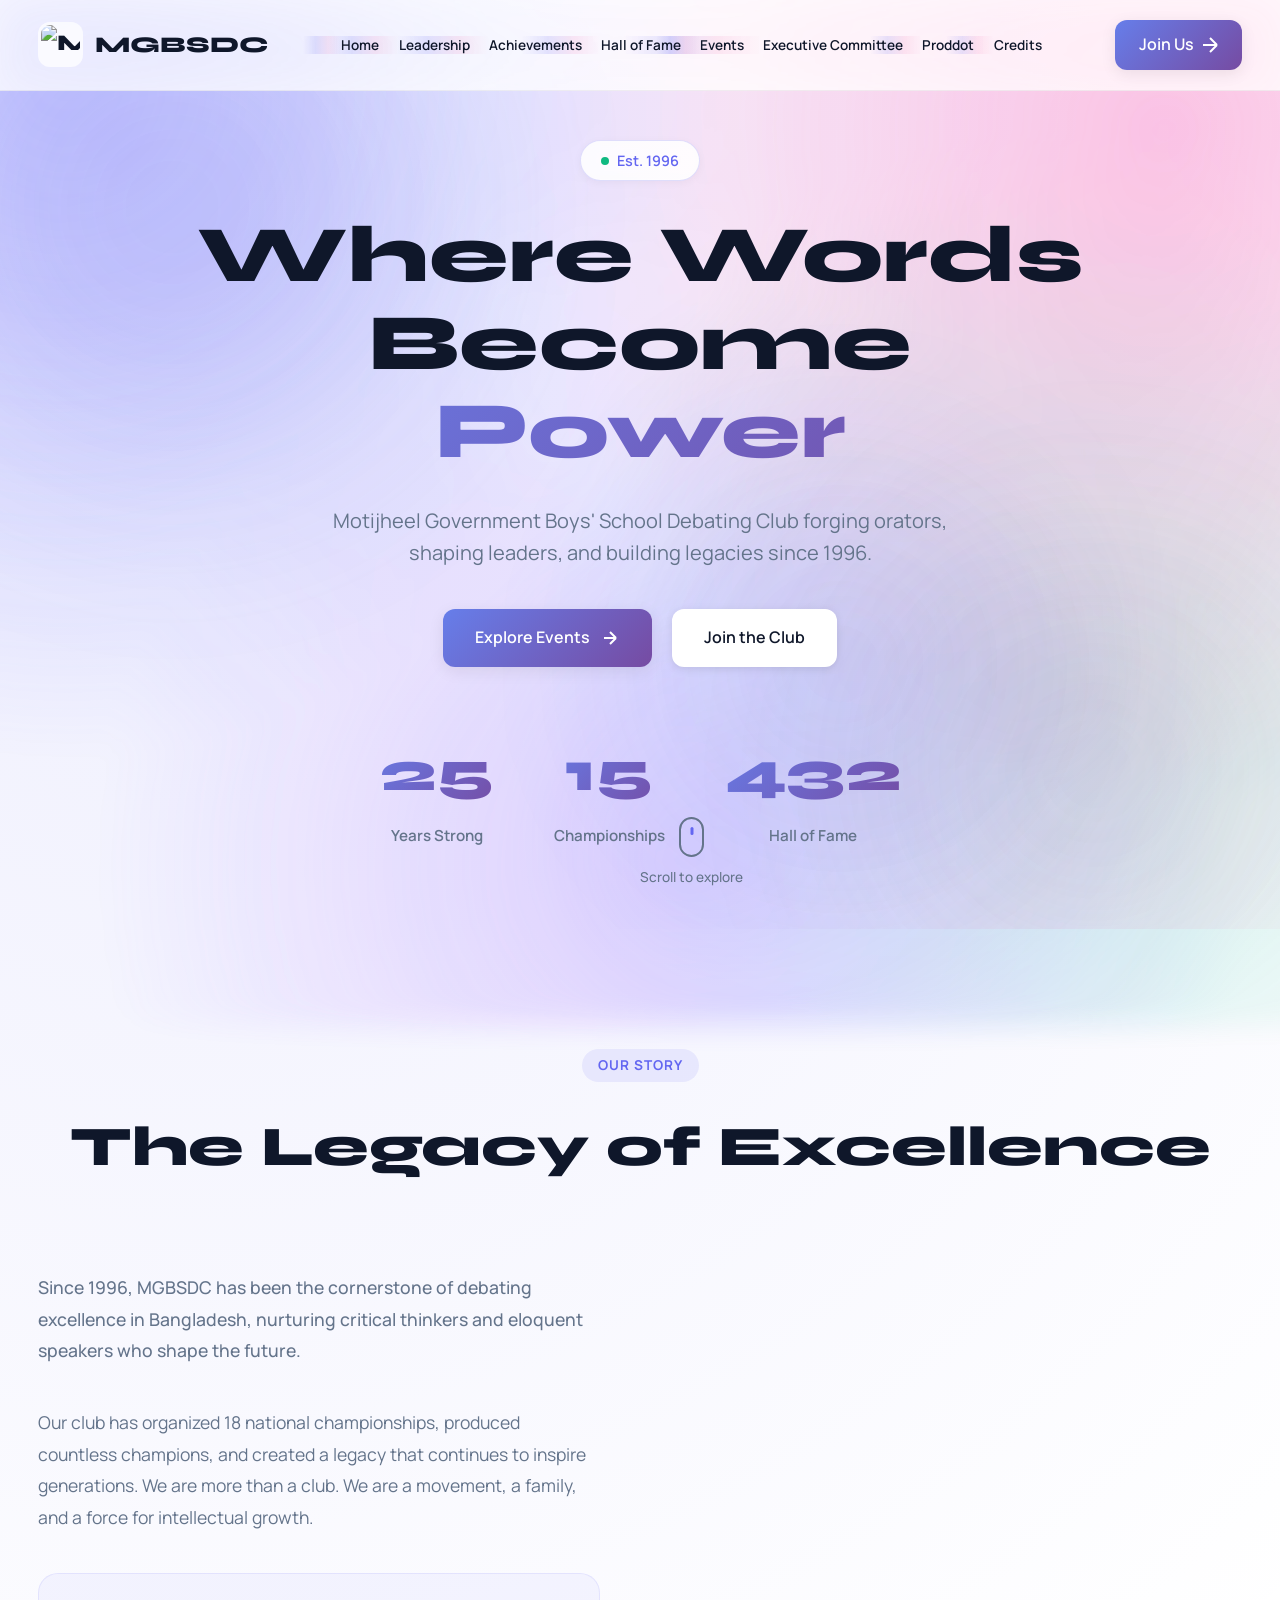
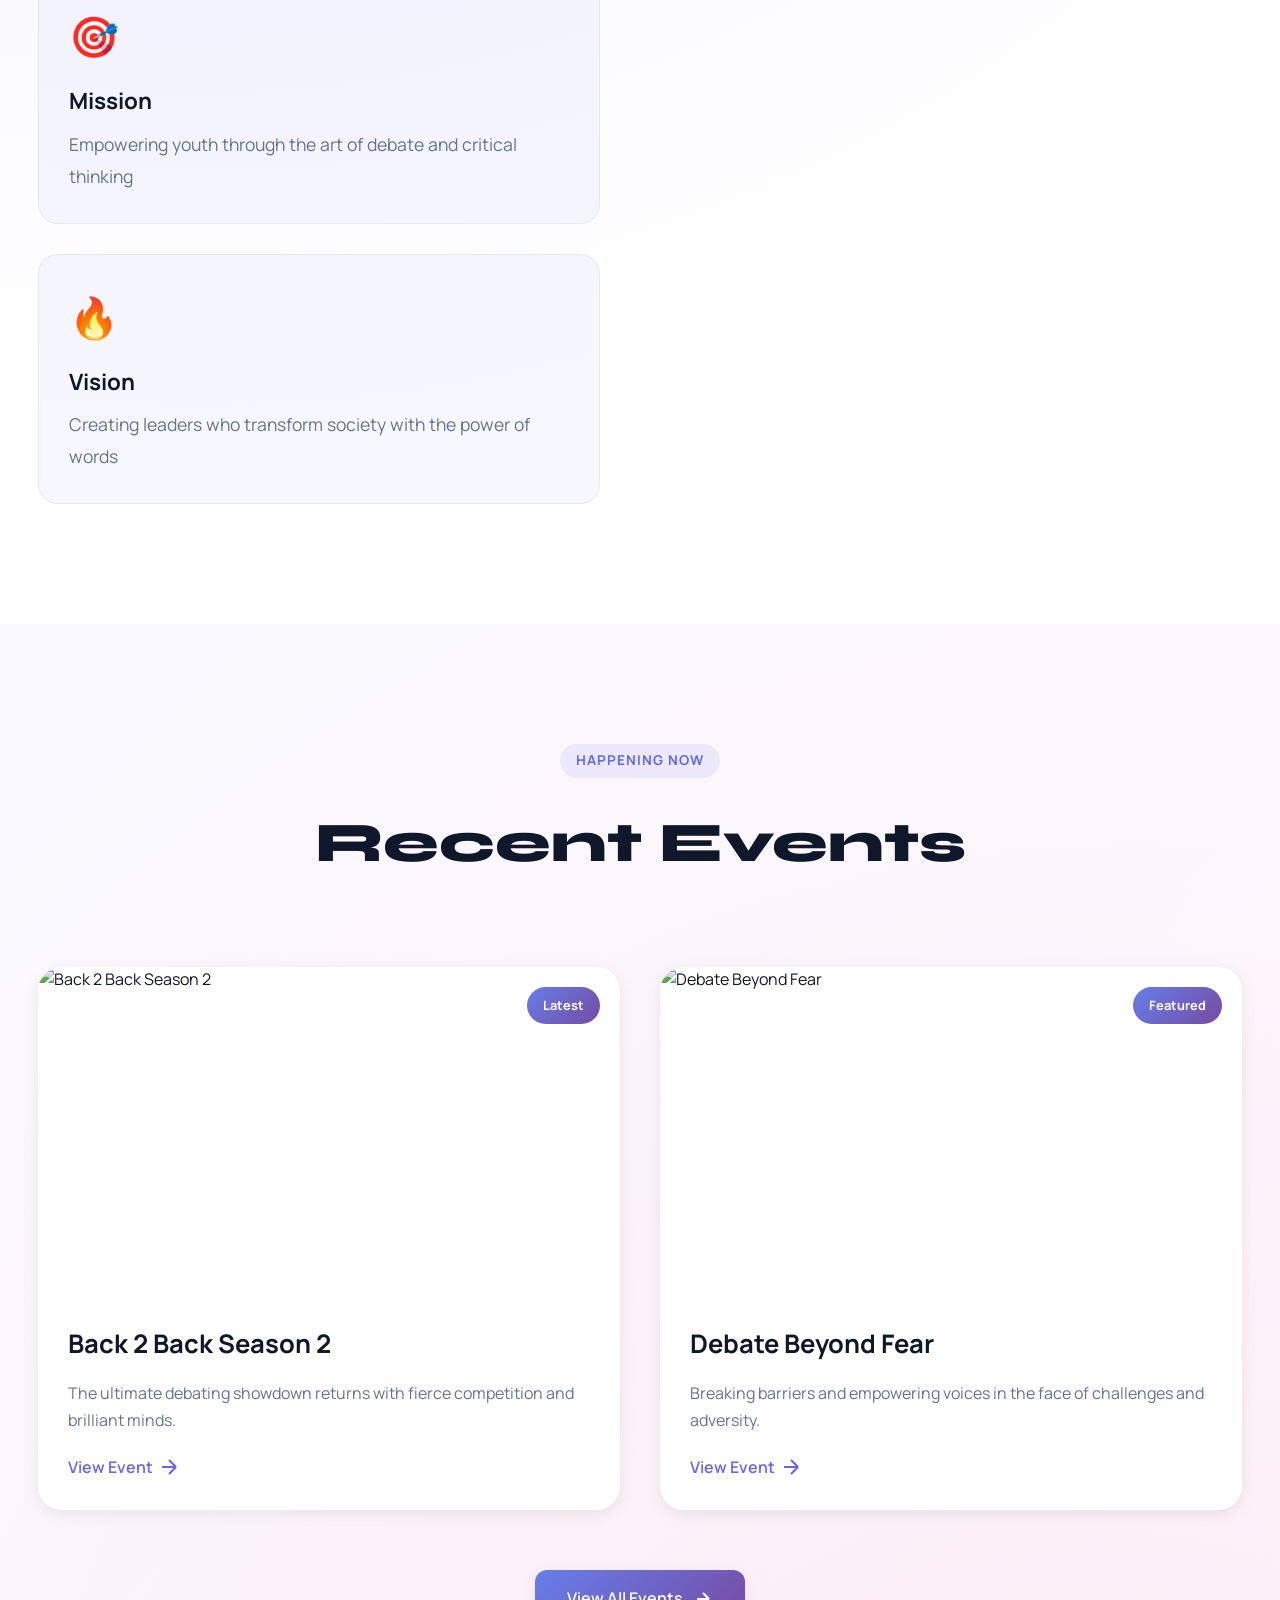
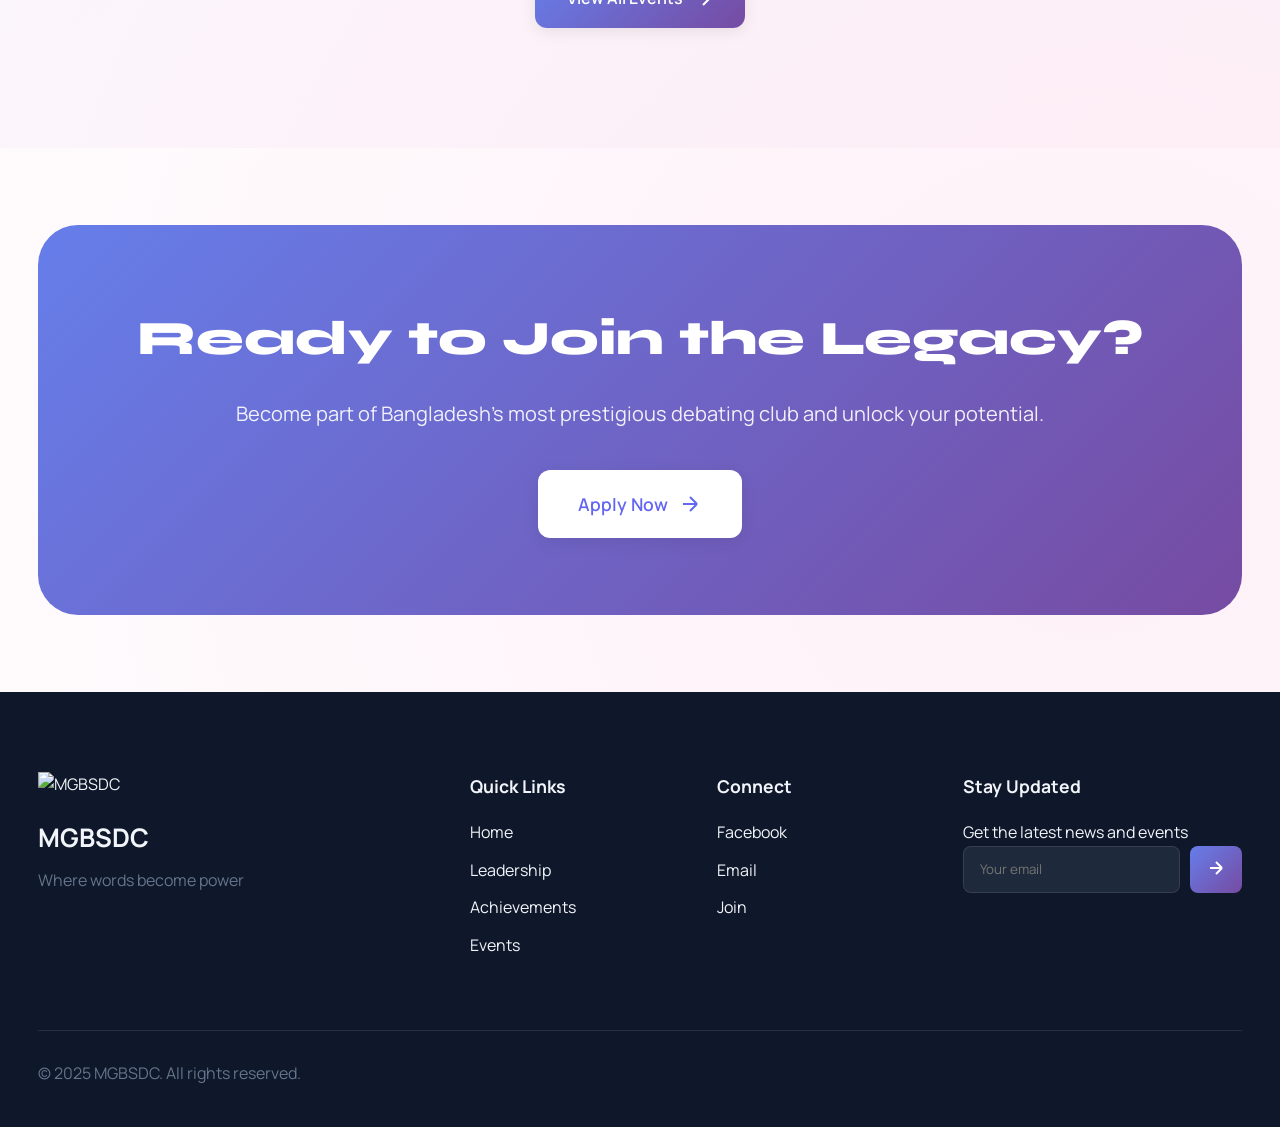
==== commit ced4608d: "Add files via upload" ====
--- a/index.html
+++ b/index.html
@@ -5,342 +5,212 @@
     <meta name="viewport" content="width=device-width, initial-scale=1.0">
     <title>MGBSDC - Motijheel Govt. Boys' School Debating Club</title>
     <link rel="stylesheet" href="style.css">
-    <link href="https://cdnjs.cloudflare.com/ajax/libs/font-awesome/6.4.2/css/all.min.css" rel="stylesheet">
-    
-    <!-- Favicon -->
-    <link rel="icon" type="image/png" href="https://raw.githubusercontent.com/witcher-cx/Debate/main/image.png">
-    <link rel="shortcut icon" type="image/png" href="https://raw.githubusercontent.com/witcher-cx/Debate/main/image.png">
-    <link rel="apple-touch-icon" href="https://raw.githubusercontent.com/witcher-cx/Debate/main/image.png">
-    
+    <link rel="icon" type="image/png" href="https://res.cloudinary.com/dz7ulk8lb/image/upload/v1776680144/Gemini_Generated_Image_a5pf80a5pf80a5pf-removebg-preview_qv4hvj.png">
     <link rel="preconnect" href="https://fonts.googleapis.com">
     <link rel="preconnect" href="https://fonts.gstatic.com" crossorigin>
-    <link href="https://fonts.googleapis.com/css2?family=Playfair+Display:wght@700;900&family=DM+Sans:wght@400;500;700&display=swap" rel="stylesheet">
+    <link href="https://fonts.googleapis.com/css2?family=Syne:wght@400;600;700;800&family=Space+Mono:wght@400;700&family=Manrope:wght@300;400;500;600;700;800&display=swap" rel="stylesheet">
 </head>
 <body>
+    <!-- SIMPLE FAST PRELOADER -->
+    <div id="simple-preloader">
+        <img src="https://tlzmrvxysbdgzdikdpox.supabase.co/storage/v1/object/public/MGBSDC%20MC/MGBSDC%20Symbol.png" alt="MGBSDC Logo" class="preloader-logo">
+    </div>
+    
     <!-- Custom Cursor -->
-    <div class="cursor"></div>
-    <div class="cursor-follower"></div>
-
-    <!-- Animated Background -->
-    <div class="animated-bg">
-        <div class="gradient-orb orb-1"></div>
-        <div class="gradient-orb orb-2"></div>
-        <div class="gradient-orb orb-3"></div>
-    </div>
-
-    <!-- Navbar -->
+    <div class="cursor-dot"></div>
+    <div class="cursor-outline"></div>
+    
+    <!-- Navigation -->
     <nav class="navbar">
         <div class="nav-container">
-            <div class="logo">
-                <img src="https://raw.githubusercontent.com/witcher-cx/Debate/main/image.png" alt="MGBSDC">
-                <span class="logo-text">MGBSDC</span>
-            </div>
+            <a href="index.html" class="logo">
+                <img src="https://res.cloudinary.com/dz7ulk8lb/image/upload/v1776592497/MGBSDC_Logo_borderless_gxjdea.png" alt="MGBSDC">
+                <span>MGBSDC</span>
+            </a>
             <ul class="nav-links">
-                <li><a href="#about" class="nav-link">About</a></li>
-                <li><a href="#events" class="nav-link">Events</a></li>
-                <li><a href="#achievements" class="nav-link">Achievements</a></li>
-                <li><a href="#gallery" class="nav-link">Gallery</a></li>
-                <li><a href="#contact" class="nav-link">Contact</a></li>
+                <li><a href="index.html" class="nav-link active">Home</a></li>
+                <li><a href="leadership.html" class="nav-link">Leadership</a></li>
+                <li><a href="achievements.html" class="nav-link">Achievements</a></li>
+                <li><a href="debaters.html" class="nav-link">Hall of Fame</a></li>
+                <li><a href="events.html" class="nav-link">Events</a></li>
+                <li><a href="executive committee.html" class="nav-link">Executive Committee</a></li>
+                <li><a href="proddot.html" class="nav-link">Proddot</a></li>
+                <li><a href="credits.html" class="nav-link">Credits</a></li>
             </ul>
-            <div class="theme-toggle">
-                <i class="fas fa-moon"></i>
-            </div>
+            <a href="https://hymglpkvb5.zite.so" target="_blank" class="cta-button">
+                <span>Join Us</span>
+                <svg width="16" height="16" viewBox="0 0 16 16" fill="none">
+                    <path d="M1 8H15M15 8L8 1M15 8L8 15" stroke="currentColor" stroke-width="2"/>
+                </svg>
+            </a>
+            <button class="mobile-menu-btn">
+                <span></span>
+                <span></span>
+                <span></span>
+            </button>
         </div>
     </nav>
 
     <!-- Hero Section -->
     <section class="hero">
+        <div class="hero-bg">
+            <div class="gradient-orb orb-1"></div>
+            <div class="gradient-orb orb-2"></div>
+            <div class="gradient-orb orb-3"></div>
+        </div>
         <div class="hero-content">
-            <div class="hero-badge">Est. 1996</div>
+            <div class="hero-badge">
+                <span class="badge-dot"></span>
+                <span>Est. 1996</span>
+            </div>
             <h1 class="hero-title">
-                <span class="title-line">Motijheel Govt.</span>
-                <span class="title-line">Boys' School</span>
-                <span class="title-line gradient-text">Debating Club</span>
+                <span class="title-line">Where Words</span>
+                <span class="title-line">Become</span>
+                <span class="title-line gradient-text">Power</span>
             </h1>
-            <p class="hero-subtitle">Fostering critical thinkers and eloquent leaders for nearly three decades</p>
+            <p class="hero-description">
+                Motijheel Government Boys' School Debating Club forging orators, 
+                shaping leaders, and building legacies since 1996.
+            </p>
             <div class="hero-buttons">
-                <a href="#events" class="btn btn-primary">
+                <a href="events.html" class="btn btn-primary">
                     <span>Explore Events</span>
-                    <i class="fas fa-arrow-right"></i>
-                </a>
-                <a href="#contact" class="btn btn-secondary">
-                    <span>Join Us</span>
-                    <i class="fas fa-users"></i>
+                    <svg width="20" height="20" viewBox="0 0 20 20" fill="none">
+                        <path d="M4 10H16M16 10L10 4M16 10L10 16" stroke="currentColor" stroke-width="2"/>
+                    </svg>
+                </a>
+                <a href="https://hymglpkvb5.zite.so" target="_blank" class="btn btn-secondary">
+                    <span>Join the Club</span>
                 </a>
             </div>
             <div class="hero-stats">
-                <div class="stat-item">
-                    <h3>29</h3>
-                    <p>Years Active</p>
-                </div>
-                <div class="stat-item">
-                    <h3>18</h3>
-                    <p>Nationals Held</p>
-                </div>
-                <div class="stat-item">
-                    <h3>500+</h3>
-                    <p>Debaters Trained</p>
-                </div>
-            </div>
-        </div>
-        <div class="hero-image">
-            <div class="image-wrapper">
-                <img src="https://raw.githubusercontent.com/witcher-cx/Debate/main/download2.jpg" alt="MGBSDC Team" loading="eager">
-                <div class="image-glow"></div>
+                <div class="stat-card">
+                    <div class="stat-number" data-target="29">0</div>
+                    <div class="stat-label">Years Strong</div>
+                </div>
+                <div class="stat-card">
+                    <div class="stat-number" data-target="18">0</div>
+                    <div class="stat-label">Championships</div>
+                </div>
+                <div class="stat-card">
+                    <div class="stat-number" data-target="500">0</div>
+                    <div class="stat-label">Hall of Fame</div>
+                </div>
             </div>
         </div>
         <div class="scroll-indicator">
-            <div class="mouse">
-                <div class="wheel"></div>
-            </div>
-            <p>Scroll to explore</p>
+            <div class="scroll-mouse">
+                <div class="scroll-wheel"></div>
+            </div>
+            <span>Scroll to explore</span>
         </div>
     </section>
 
     <!-- About Section -->
-    <section id="about" class="about-section">
-        <div class="container">
-            <div class="section-header">
-                <span class="section-tag">Our Legacy</span>
-                <h2 class="section-title">About the Club</h2>
-            </div>
-            <div class="about-content">
-                <div class="about-text">
-                    <p class="lead-text">Founded on July 16, 1996, the Motijheel Government Boys' School Debating Club has been at the forefront of nurturing Bangladesh's brightest debating minds for nearly three decades.</p>
-                    <p>We've successfully organized 18 national debate competitions, creating a platform where critical thinking meets eloquent expression. Our club has become a breeding ground for future leaders, lawyers, journalists, and changemakers.</p>
+    <section class="about-section">
+        <div class="container">
+            <div class="section-header" data-aos>
+                <span class="section-tag">Our Story</span>
+                <h2 class="section-title">The Legacy of Excellence</h2>
+            </div>
+            <div class="about-grid">
+                <div class="about-content" data-aos>
+                    <p class="lead-text">
+                        Since 1996, MGBSDC has been the cornerstone of debating excellence in Bangladesh, 
+                        nurturing critical thinkers and eloquent speakers who shape the future.
+                    </p>
+                    <p>
+                        Our club has organized 18 national championships, produced countless champions, 
+                        and created a legacy that continues to inspire generations. We are more than a 
+                        club. We are a movement, a family, and a force for intellectual growth.
+                    </p>
                     <div class="about-features">
-                        <div class="feature-card">
-                            <div class="feature-icon">
-                                <i class="fas fa-brain"></i>
-                            </div>
-                            <h3>Critical Thinking</h3>
-                            <p>Developing analytical minds through rigorous debate training</p>
+                        <div class="feature-item">
+                            <div class="feature-icon">🎯</div>
+                            <h3>Mission</h3>
+                            <p>Empowering youth through the art of debate and critical thinking</p>
                         </div>
-                        <div class="feature-card">
-                            <div class="feature-icon">
-                                <i class="fas fa-microphone"></i>
-                            </div>
-                            <h3>Public Speaking</h3>
-                            <p>Building confidence and eloquence in young orators</p>
+                        <div class="feature-item">
+                            <div class="feature-icon">🔥</div>
+                            <h3>Vision</h3>
+                            <p>Creating leaders who transform society with the power of words</p>
                         </div>
-                        <div class="feature-card">
-                            <div class="feature-icon">
-                                <i class="fas fa-trophy"></i>
-                            </div>
-                            <h3>Competitive Excellence</h3>
-                            <p>Preparing champions for national and international platforms</p>
-                        </div>
-                    </div>
-                </div>
-            </div>
-        </div>
-    </section>
-
-    <!-- Events Section -->
-    <section id="events" class="events-section">
-        <div class="container">
-            <div class="section-header">
-                <span class="section-tag">What's Happening</span>
-                <h2 class="section-title">Events & Competitions</h2>
-            </div>
-            
-            <!-- Featured Event -->
-            <div class="featured-event">
-                <div class="event-badge">Upcoming</div>
-                <div class="event-content">
-                    <h3 class="event-title">19th Nationals Debate Competition</h3>
-                    <div class="event-meta">
-                        <div class="meta-item">
-                            <i class="fas fa-calendar"></i>
-                            <span>December 18-20, 2025</span>
-                        </div>
-                        <div class="meta-item">
-                            <i class="fas fa-map-marker-alt"></i>
-                            <span>Motijheel Govt. Boys' High School & College</span>
-                        </div>
-                    </div>
-                    <div class="event-highlights">
-                        <div class="highlight-item">
-                            <i class="fas fa-trophy"></i>
-                            <span>Inter School–College Debate Competition</span>
-                        </div>
-                        <div class="highlight-item">
-                            <i class="fas fa-university"></i>
-                            <span>Inter University Debate Competition</span>
-                        </div>
-                        <div class="highlight-item">
-                            <i class="fas fa-users"></i>
-                            <span>Ages 10–28 | Critical Thinking Focus</span>
-                        </div>
-                        <div class="highlight-item">
-                            <i class="fas fa-handshake"></i>
-                            <span>Sponsorship Opportunities Available</span>
-                        </div>
-                    </div>
-                    <a href="#contact" class="btn btn-primary">Register Now</a>
-                </div>
-                <div class="event-visual">
-                    <div class="event-illustration">
-                        <div class="trophy-icon">
-                            <i class="fas fa-trophy"></i>
-                        </div>
-                        <div class="debate-icons">
-                            <i class="fas fa-users"></i>
-                            <i class="fas fa-microphone-alt"></i>
-                            <i class="fas fa-medal"></i>
-                        </div>
-                        <div class="event-year">2025</div>
-                    </div>
-                </div>
-            </div>
-
-            <!-- Past Events Timeline -->
-            <div class="timeline-section">
-                <h3 class="timeline-title">Our Tournament Legacy</h3>
-                <div class="timeline">
-                    <div class="timeline-item">
-                        <div class="timeline-marker"></div>
-                        <div class="timeline-content">
-                            <span class="timeline-date">1996</span>
-                            <h4>Club Founded</h4>
-                            <p>MGBSDC established with a vision to nurture debating talent</p>
-                        </div>
-                    </div>
-                    <div class="timeline-item">
-                        <div class="timeline-marker"></div>
-                        <div class="timeline-content">
-                            <span class="timeline-date">2023</span>
-                            <h4>18th Nationals</h4>
-                            <p>Record-breaking participation with 150+ teams nationwide</p>
-                        </div>
-                    </div>
-                    <div class="timeline-item">
-                        <div class="timeline-marker"></div>
-                        <div class="timeline-content">
-                            <span class="timeline-date">2025</span>
-                            <h4>19th Nationals</h4>
-                            <p>Our biggest event yet with expanded categories</p>
-                        </div>
-                    </div>
-                </div>
-            </div>
-        </div>
-    </section>
-
-    <!-- Achievements Section -->
-    <section id="achievements" class="achievements-section">
-        <div class="container">
-            <div class="section-header">
-                <span class="section-tag">Excellence</span>
-                <h2 class="section-title">Our Achievements</h2>
-            </div>
-            <div class="achievements-grid">
-                <div class="achievement-card">
-                    <div class="achievement-icon">
-                        <i class="fas fa-award"></i>
-                    </div>
-                    <h3>18 National Championships</h3>
-                    <p>Successfully organized and hosted, setting the standard for debate excellence</p>
-                </div>
-                <div class="achievement-card">
-                    <div class="achievement-icon">
-                        <i class="fas fa-star"></i>
-                    </div>
-                    <h3>Top National Debaters</h3>
-                    <p>Produced champions who've represented Bangladesh internationally</p>
-                </div>
-                <div class="achievement-card">
-                    <div class="achievement-icon">
-                        <i class="fas fa-graduation-cap"></i>
-                    </div>
-                    <h3>500+ Alumni</h3>
-                    <p>A network of successful professionals across diverse fields</p>
-                </div>
-                <div class="achievement-card">
-                    <div class="achievement-icon">
-                        <i class="fas fa-medal"></i>
-                    </div>
-                    <h3>Legacy of Excellence</h3>
-                    <p>29 years of fostering leadership and critical thinking</p>
-                </div>
-            </div>
-        </div>
-    </section>
-
-    <!-- Gallery Section -->
-    <section id="gallery" class="gallery-section">
-        <div class="container">
-            <div class="section-header">
-                <span class="section-tag">Moments</span>
-                <h2 class="section-title">Gallery</h2>
-            </div>
-            <div class="gallery-grid">
-                <div class="gallery-item large">
-                    <img src="https://raw.githubusercontent.com/witcher-cx/Debate/main/download.jpg" alt="Championship Trophies">
-                    <div class="gallery-overlay">
-                        <h3>Championship Trophies</h3>
-                        <p>Celebrating excellence</p>
-                    </div>
-                </div>
-                <div class="gallery-item">
-                    <img src="https://raw.githubusercontent.com/witcher-cx/Debate/main/download2.jpg" alt="Team Photo">
-                    <div class="gallery-overlay">
-                        <h3>Our Team</h3>
-                        <p>United in excellence</p>
-                    </div>
-                </div>
-            </div>
-        </div>
-    </section>
-
-    <!-- Contact Section -->
-    <section id="contact" class="contact-section">
-        <div class="container">
-            <div class="section-header">
-                <span class="section-tag">Get In Touch</span>
-                <h2 class="section-title">Contact Us</h2>
-            </div>
-            <div class="contact-content">
-                <div class="contact-info">
-                    <h3>Let's Connect</h3>
-                    <p>Have questions about our club, want to participate in our events, or interested in sponsorship opportunities? We'd love to hear from you!</p>
-                    <div class="contact-methods">
-                        <a href="mailto:mgbsdc25@gmail.com" class="contact-method">
-                            <div class="method-icon">
-                                <i class="fas fa-envelope"></i>
-                            </div>
-                            <div class="method-info">
-                                <span class="method-label">Email</span>
-                                <span class="method-value">mgbsdc25@gmail.com</span>
-                            </div>
+                    </div>
+                </div>
+                <div class="about-image" data-aos>
+                    <div class="image-wrapper">
+                        <img src="https://tlzmrvxysbdgzdikdpox.supabase.co/storage/v1/object/public/MGBSDC%20MC/Them.jpg" alt="MGBSDC" style="border-radius: 20px;">
+                        <div class="image-glow"></div>
+                    </div>
+                </div>
+            </div>
+        </div>
+    </section>
+
+    <!-- Recent Events Section -->
+    <section class="events-section">
+        <div class="container">
+            <div class="section-header" data-aos>
+                <span class="section-tag">Happening Now</span>
+                <h2 class="section-title">Recent Events</h2>
+            </div>
+            <div class="events-grid">
+                <div class="event-card" data-aos>
+                    <div class="event-image">
+                        <img src="https://res.cloudinary.com/dz7ulk8lb/image/upload/v1776700567/B2B_yemzwl.jpg" alt="Back 2 Back Season 2">
+                        <div class="event-badge">Latest</div>
+                    </div>
+                    <div class="event-content">
+                        <h3>Back 2 Back Season 2</h3>
+                        <p>The ultimate debating showdown returns with fierce competition and brilliant minds.</p>
+                        <a href="https://www.facebook.com/events/1367842002023773/" target="_blank" class="event-link">
+                            <span>View Event</span>
+                            <svg width="16" height="16" viewBox="0 0 16 16" fill="none">
+                                <path d="M1 8H15M15 8L8 1M15 8L8 15" stroke="currentColor" stroke-width="2"/>
+                            </svg>
                         </a>
-                        <a href="tel:+8801798859585" class="contact-method">
-                            <div class="method-icon">
-                                <i class="fas fa-phone"></i>
-                            </div>
-                            <div class="method-info">
-                                <span class="method-label">Phone</span>
-                                <span class="method-value">+880 1798 859585</span>
-                            </div>
+                    </div>
+                </div>
+                <div class="event-card" data-aos>
+                    <div class="event-image">
+                        <img src="https://res.cloudinary.com/dz7ulk8lb/image/upload/v1776700850/Debate_Beyond_Fear_tlyxz6.jpg" alt="Debate Beyond Fear">
+                        <div class="event-badge">Featured</div>
+                    </div>
+                    <div class="event-content">
+                        <h3>Debate Beyond Fear</h3>
+                        <p>Breaking barriers and empowering voices in the face of challenges and adversity.</p>
+                        <a href="https://www.facebook.com/events/5060150187542899" target="_blank" class="event-link">
+                            <span>View Event</span>
+                            <svg width="16" height="16" viewBox="0 0 16 16" fill="none">
+                                <path d="M1 8H15M15 8L8 1M15 8L8 15" stroke="currentColor" stroke-width="2"/>
+                            </svg>
                         </a>
-                        <a href="https://www.facebook.com/mgbsdc" target="_blank" class="contact-method">
-                            <div class="method-icon">
-                                <i class="fab fa-facebook"></i>
-                            </div>
-                            <div class="method-info">
-                                <span class="method-label">Facebook</span>
-                                <span class="method-value">@mgbsdc</span>
-                            </div>
-                        </a>
-                    </div>
-                </div>
-                <div class="contact-cta">
-                    <div class="cta-card">
-                        <h3>Join Our Community</h3>
-                        <p>Become part of Bangladesh's premier debating club and unlock your potential</p>
-                        <a href="mailto:mgbsdc25@gmail.com" class="btn btn-primary">Get Started</a>
-                    </div>
-                </div>
+                    </div>
+                </div>
+            </div>
+            <div class="events-cta" data-aos>
+                <a href="events.html" class="btn btn-primary">
+                    <span>View All Events</span>
+                    <svg width="20" height="20" viewBox="0 0 20 20" fill="none">
+                        <path d="M4 10H16M16 10L10 4M16 10L10 16" stroke="currentColor" stroke-width="2"/>
+                    </svg>
+                </a>
+            </div>
+        </div>
+    </section>
+
+    <!-- CTA Section -->
+    <section class="cta-section">
+        <div class="container">
+            <div class="cta-content" data-aos>
+                <h2>Ready to Join the Legacy?</h2>
+                <p>Become part of Bangladesh's most prestigious debating club and unlock your potential.</p>
+                <a href="https://hymglpkvb5.zite.so" target="_blank" class="btn btn-primary btn-large">
+                    <span>Apply Now</span>
+                    <svg width="24" height="24" viewBox="0 0 24 24" fill="none">
+                        <path d="M5 12H19M19 12L12 5M19 12L12 19" stroke="currentColor" stroke-width="2"/>
+                    </svg>
+                </a>
             </div>
         </div>
     </section>
@@ -350,35 +220,46 @@
         <div class="container">
             <div class="footer-content">
                 <div class="footer-brand">
-                    <img src="https://raw.githubusercontent.com/witcher-cx/Debate/main/image.png" alt="MGBSDC">
+                    <img src="https://res.cloudinary.com/dz7ulk8lb/image/upload/v1776592497/MGBSDC_Logo_borderless_gxjdea.png" alt="MGBSDC">
                     <h3>MGBSDC</h3>
-                    <p>Fostering excellence since 1996</p>
+                    <p>Where words become power</p>
                 </div>
                 <div class="footer-links">
                     <h4>Quick Links</h4>
                     <ul>
-                        <li><a href="#about">About</a></li>
-                        <li><a href="#events">Events</a></li>
-                        <li><a href="#gallery">Gallery</a></li>
-                        <li><a href="#contact">Contact</a></li>
+                        <li><a href="index.html">Home</a></li>
+                        <li><a href="leadership.html">Leadership</a></li>
+                        <li><a href="achievements.html">Achievements</a></li>
+                        <li><a href="events.html">Events</a></li>
                     </ul>
                 </div>
-                <div class="footer-social">
-                    <h4>Follow Us</h4>
-                    <div class="social-links">
-                        <a href="https://www.facebook.com/mgbsdc" target="_blank"><i class="fab fa-facebook"></i></a>
-                        <a href="mailto:mgbsdc25@gmail.com"><i class="fas fa-envelope"></i></a>
-                        <a href="tel:+8801798859585"><i class="fas fa-phone"></i></a>
-                    </div>
+                <div class="footer-links">
+                    <h4>Connect</h4>
+                    <ul>
+                        <li><a href="https://www.facebook.com/mgbsdc" target="_blank">Facebook</a></li>
+                        <li><a href="mailto:mgbsdc25@gmail.com">Email</a></li>
+                        <li><a href="https://hymglpkvb5.zite.so" target="_blank">Join</a></li>
+                    </ul>
+                </div>
+                <div class="footer-newsletter">
+                    <h4>Stay Updated</h4>
+                    <p>Get the latest news and events</p>
+                    <form class="newsletter-form">
+                        <input type="email" placeholder="Your email" required>
+                        <button type="submit">
+                            <svg width="20" height="20" viewBox="0 0 20 20" fill="none">
+                                <path d="M4 10H16M16 10L10 4M16 10L10 16" stroke="currentColor" stroke-width="2"/>
+                            </svg>
+                        </button>
+                    </form>
                 </div>
             </div>
             <div class="footer-bottom">
-                <p>&copy; 2025 MGBS Debate Club. All rights reserved.</p>
-                <p class="designer-credit">Designed by <span class="gradient-text">Araf Al Samin</span></p>
+                <p>&copy; 2025 MGBSDC. All rights reserved.</p>
             </div>
         </div>
     </footer>
 
     <script src="script.js"></script>
 </body>
-</html>
+</html>
--- a/style.css
+++ b/style.css
@@ -1,48 +1,39 @@
 /* ===== CSS VARIABLES ===== */
 :root {
-    /* Colors - Rich, vibrant palette */
-    --primary: #1e40af;
-    --primary-dark: #1e3a8a;
-    --accent: #06b6d4;
-    --accent-bright: #22d3ee;
-    --gradient-1: #6366f1;
-    --gradient-2: #8b5cf6;
-    --gradient-3: #ec4899;
-    --bg-light: #ffffff;
-    --bg-dark: #0f172a;
-    --text-dark: #0f172a;
-    --text-light: #ffffff;
-    --text-gray: #64748b;
-    --glass-bg: rgba(255, 255, 255, 0.1);
-    --glass-border: rgba(255, 255, 255, 0.2);
+    /* Modern Color Palette */
+    --primary: #6366f1;
+    --primary-dark: #4f46e5;
+    --secondary: #ec4899;
+    --accent: #8b5cf6;
+    --success: #10b981;
+    --dark: #0f172a;
+    --dark-lighter: #1e293b;
+    --gray: #64748b;
+    --light: #f1f5f9;
+    --white: #ffffff;
     
-    /* Spacing */
-    --container-width: 1400px;
-    --section-padding: 120px;
+    /* Fonts */
+    --font-display: 'Syne', sans-serif;
+    --font-mono: 'Space Mono', monospace;
+    --font-body: 'Manrope', sans-serif;
+    
+    /* Gradients */
+    --gradient-primary: linear-gradient(135deg, #667eea 0%, #764ba2 100%);
+    --gradient-accent: linear-gradient(135deg, #f093fb 0%, #f5576c 100%);
+    --gradient-success: linear-gradient(135deg, #4facfe 0%, #00f2fe 100%);
     
     /* Effects */
-    --shadow-sm: 0 2px 8px rgba(0, 0, 0, 0.08);
-    --shadow-md: 0 4px 16px rgba(0, 0, 0, 0.12);
-    --shadow-lg: 0 8px 32px rgba(0, 0, 0, 0.16);
-    --shadow-glow: 0 0 40px rgba(99, 102, 241, 0.4);
+    --shadow-sm: 0 2px 8px rgba(0, 0, 0, 0.04);
+    --shadow-md: 0 4px 16px rgba(0, 0, 0, 0.08);
+    --shadow-lg: 0 8px 32px rgba(0, 0, 0, 0.12);
+    --shadow-glow: 0 0 40px rgba(99, 102, 241, 0.3);
     
-    /* Animation */
-    --transition-smooth: all 0.4s cubic-bezier(0.4, 0, 0.2, 1);
+    /* Transitions */
+    --transition: all 0.3s cubic-bezier(0.4, 0, 0.2, 1);
     --transition-bounce: all 0.6s cubic-bezier(0.68, -0.55, 0.265, 1.55);
 }
 
-/* Dark mode variables */
-body.dark-mode {
-    --bg-light: #0f172a;
-    --bg-dark: #1e293b;
-    --text-dark: #ffffff;
-    --text-light: #0f172a;
-    --text-gray: #94a3b8;
-    --glass-bg: rgba(15, 23, 42, 0.6);
-    --glass-border: rgba(255, 255, 255, 0.1);
-}
-
-/* ===== RESET & BASE ===== */
+/* ===== RESET ===== */
 * {
     margin: 0;
     padding: 0;
@@ -55,167 +46,175 @@
 }
 
 body {
-    font-family: 'DM Sans', sans-serif;
-    background: var(--bg-light);
-    color: var(--text-dark);
+    font-family: var(--font-body);
+    background:
+        radial-gradient(circle at 15% 10%, rgba(99, 102, 241, 0.1), transparent 40%),
+        radial-gradient(circle at 85% 85%, rgba(236, 72, 153, 0.08), transparent 42%),
+        var(--white);
+    color: var(--dark);
     line-height: 1.6;
     overflow-x: hidden;
     cursor: none;
-    transition: background 0.3s ease, color 0.3s ease;
-}
-
-/* ===== CUSTOM CURSOR ===== */
-.cursor,
-.cursor-follower {
-    position: fixed;
-    border-radius: 50%;
-    pointer-events: none;
-    z-index: 9999;
-    transition: transform 0.15s ease;
-}
-
-.cursor {
-    width: 12px;
-    height: 12px;
-    background: var(--gradient-1);
-    box-shadow: 0 0 20px var(--gradient-1);
-    transform: translate(-50%, -50%);
-}
-
-.cursor-follower {
-    width: 40px;
-    height: 40px;
-    border: 2px solid var(--gradient-1);
-    transform: translate(-50%, -50%);
-    transition: transform 0.3s cubic-bezier(0.75, -0.5, 0, 1.75),
-                border 0.2s ease,
-                width 0.2s ease,
-                height 0.2s ease;
-}
-
-body.dark-mode .cursor {
-    background: var(--accent-bright);
-    box-shadow: 0 0 20px var(--accent-bright);
-}
-
-body.dark-mode .cursor-follower {
-    border-color: var(--accent-bright);
-}
-
-/* Cursor hover state */
-a:hover ~ .cursor-follower,
-button:hover ~ .cursor-follower {
-    transform: translate(-50%, -50%) scale(1.5);
-    border-color: var(--gradient-3);
-}
-
-/* ===== ANIMATED BACKGROUND ===== */
-.animated-bg {
+    position: relative;
+    isolation: isolate;
+}
+
+/* Prevent long words/links from breaking mobile layouts */
+h1, h2, h3, h4, p, a, li, span {
+    overflow-wrap: anywhere;
+    word-break: break-word;
+}
+
+/* Global animated background */
+body::before {
+    content: '';
     position: fixed;
     top: 0;
     left: 0;
     width: 100%;
     height: 100%;
-    z-index: -1;
-    overflow: hidden;
-    background: linear-gradient(135deg, 
-        #f0f9ff 0%, 
-        #e0f2fe 25%, 
-        #dbeafe 50%, 
-        #ede9fe 75%, 
-        #fae8ff 100%);
-    animation: backgroundShift 20s ease infinite;
-}
-
-body.dark-mode .animated-bg {
-    background: linear-gradient(135deg, 
-        #0f172a 0%, 
-        #1e293b 25%, 
-        #1e3a8a 50%, 
-        #312e81 75%, 
-        #1e293b 100%);
-}
-
-@keyframes backgroundShift {
-    0%, 100% { background-position: 0% 50%; }
-    50% { background-position: 100% 50%; }
-}
-
-.gradient-orb {
-    position: absolute;
+    background-image: url('https://res.cloudinary.com/dz7ulk8lb/image/upload/v1776595685/MGBSDC_Logo_blurred_zic1jj.png');
+    background-size: 130% auto;
+    background-position: center;
+    background-repeat: no-repeat;
+    opacity: 0.12;
+    z-index: 0;
+    filter: blur(34px) saturate(120%);
+    pointer-events: none;
+    mix-blend-mode: soft-light;
+    animation: logoDrift 18s ease-in-out infinite alternate;
+}
+
+body::after {
+    content: '';
+    position: fixed;
+    inset: -14%;
+    z-index: 0;
+    pointer-events: none;
+    opacity: 0.95;
+    background:
+        radial-gradient(circle at 15% 18%, rgba(99, 102, 241, 0.32) 0%, transparent 40%),
+        radial-gradient(circle at 82% 22%, rgba(236, 72, 153, 0.3) 0%, transparent 42%),
+        radial-gradient(circle at 52% 86%, rgba(139, 92, 246, 0.26) 0%, transparent 44%),
+        radial-gradient(circle at 76% 72%, rgba(16, 185, 129, 0.2) 0%, transparent 38%),
+        repeating-linear-gradient(120deg, rgba(99, 102, 241, 0.06) 0 2px, transparent 2px 34px);
+    filter: blur(14px) saturate(130%);
+    transform-origin: center;
+    animation: ambientFlow 14s ease-in-out infinite;
+}
+
+body > * {
+    position: relative;
+    z-index: 1;
+}
+
+@keyframes logoDrift {
+    0% {
+        transform: scale(1) rotate(0deg) translate3d(0, 0, 0);
+        opacity: 0.1;
+    }
+    50% {
+        transform: scale(1.1) rotate(2deg) translate3d(-1.8%, 2.4%, 0);
+        opacity: 0.16;
+    }
+    100% {
+        transform: scale(1.18) rotate(-2deg) translate3d(2.2%, -1.8%, 0);
+        opacity: 0.12;
+    }
+}
+
+@keyframes ambientFlow {
+    0% {
+        transform: translate3d(0, 0, 0) scale(1) rotate(0deg);
+    }
+    25% {
+        transform: translate3d(2.4%, -3.4%, 0) scale(1.08) rotate(2deg);
+    }
+    50% {
+        transform: translate3d(-3.2%, 2.2%, 0) scale(1.15) rotate(-2deg);
+    }
+    75% {
+        transform: translate3d(2.8%, 2.4%, 0) scale(1.1) rotate(1.8deg);
+    }
+    100% {
+        transform: translate3d(0, 0, 0) scale(1) rotate(0deg);
+    }
+}
+
+@media (prefers-reduced-motion: reduce) {
+    body::before,
+    body::after {
+        animation: none;
+    }
+}
+
+/* ===== CUSTOM CURSOR ===== */
+.cursor-dot,
+.cursor-outline {
+    position: fixed;
+    top: 0;
+    left: 0;
+    pointer-events: none;
+    z-index: 10000;
+    mix-blend-mode: difference;
+}
+
+.cursor-dot {
+    width: 8px;
+    height: 8px;
+    background: var(--primary);
     border-radius: 50%;
-    filter: blur(80px);
-    opacity: 0.6;
-    animation: float 20s ease-in-out infinite;
-}
-
-.orb-1 {
-    width: 500px;
-    height: 500px;
-    background: radial-gradient(circle, var(--gradient-1), transparent);
-    top: -10%;
-    left: -10%;
-    animation-delay: 0s;
-}
-
-.orb-2 {
-    width: 400px;
-    height: 400px;
-    background: radial-gradient(circle, var(--gradient-2), transparent);
-    top: 40%;
-    right: -5%;
-    animation-delay: 7s;
-}
-
-.orb-3 {
-    width: 600px;
-    height: 600px;
-    background: radial-gradient(circle, var(--gradient-3), transparent);
-    bottom: -15%;
-    left: 30%;
-    animation-delay: 14s;
-}
-
-@keyframes float {
-    0%, 100% { transform: translate(0, 0) scale(1); }
-    33% { transform: translate(30px, -30px) scale(1.1); }
-    66% { transform: translate(-20px, 20px) scale(0.9); }
+    transform: translate(-50%, -50%);
+    transition: transform 0.1s ease, background 0.2s ease;
+}
+
+.cursor-outline {
+    width: 40px;
+    height: 40px;
+    border: 2px solid var(--primary);
+    border-radius: 50%;
+    transform: translate(-50%, -50%);
+    transition: transform 0.2s ease, width 0.2s ease, height 0.2s ease;
+}
+
+a:hover ~ .cursor-dot,
+button:hover ~ .cursor-dot {
+    transform: translate(-50%, -50%) scale(1.5);
+}
+
+a:hover ~ .cursor-outline,
+button:hover ~ .cursor-outline {
+    width: 60px;
+    height: 60px;
 }
 
 /* ===== UTILITIES ===== */
 .container {
-    max-width: var(--container-width);
+    max-width: 1400px;
     margin: 0 auto;
-    padding: 0 40px;
+    padding: 0 clamp(16px, 3vw, 40px);
 }
 
 .gradient-text {
-    background: linear-gradient(135deg, var(--gradient-1), var(--gradient-2), var(--gradient-3));
-    background-size: 200% 200%;
+    background: var(--gradient-primary);
     -webkit-background-clip: text;
     -webkit-text-fill-color: transparent;
     background-clip: text;
-    animation: gradientFlow 8s ease infinite;
-}
-
-@keyframes gradientFlow {
-    0%, 100% { background-position: 0% 50%; }
-    50% { background-position: 100% 50%; }
-}
-
-/* ===== NAVBAR ===== */
+}
+
+/* ===== NAVIGATION ===== */
 .navbar {
     position: fixed;
     top: 0;
     left: 0;
     width: 100%;
-    z-index: 1000;
     padding: 20px 0;
-    background: var(--glass-bg);
+    background: rgba(255, 255, 255, 0.8);
     backdrop-filter: blur(20px);
     -webkit-backdrop-filter: blur(20px);
-    border-bottom: 1px solid var(--glass-border);
-    transition: var(--transition-smooth);
+    border-bottom: 1px solid rgba(0, 0, 0, 0.05);
+    z-index: 1000;
+    transition: var(--transition);
 }
 
 .navbar.scrolled {
@@ -224,29 +223,36 @@
 }
 
 .nav-container {
-    max-width: var(--container-width);
+    max-width: 1400px;
     margin: 0 auto;
-    padding: 0 40px;
+    padding: 0 clamp(16px, 3vw, 40px);
     display: flex;
+    align-items: center;
     justify-content: space-between;
-    align-items: center;
 }
 
 .logo {
     display: flex;
     align-items: center;
-    gap: 15px;
-    font-weight: 700;
+    gap: 12px;
+    text-decoration: none;
+    font-family: var(--font-display);
     font-size: 1.4rem;
-    transition: var(--transition-smooth);
+    font-weight: 800;
+    color: var(--dark);
+    transition: var(--transition);
+    flex-shrink: 0;
+    white-space: nowrap;
 }
 
 .logo img {
-    width: 50px;
-    height: 50px;
+    width: 45px;
+    height: 45px;
+    padding: 3px;
+    box-sizing: border-box;
+    object-fit: contain;
     border-radius: 12px;
-    object-fit: cover;
-    box-shadow: var(--shadow-sm);
+    background: rgba(255, 255, 255, 0.72);
     transition: var(--transition-bounce);
 }
 
@@ -254,67 +260,117 @@
     transform: rotate(360deg) scale(1.1);
 }
 
-.logo-text {
-    background: linear-gradient(135deg, var(--gradient-1), var(--gradient-2));
-    -webkit-background-clip: text;
-    -webkit-text-fill-color: transparent;
-    background-clip: text;
-}
-
 .nav-links {
     display: flex;
-    gap: 40px;
     list-style: none;
+    gap: clamp(10px, 1.5vw, 30px);
+    align-items: center;
 }
 
 .nav-link {
-    color: var(--text-dark);
     text-decoration: none;
-    font-weight: 500;
-    font-size: 1rem;
-    position: relative;
-    transition: var(--transition-smooth);
+    color: var(--dark);
+    font-weight: 600;
+    font-size: clamp(0.85rem, 1vw, 0.95rem);
+    position: relative;
+    transition: var(--transition);
+    overflow: hidden;
+    white-space: nowrap;
+}
+
+.nav-link::before {
+    content: '';
+    position: absolute;
+    top: 0;
+    left: -100%;
+    width: 100%;
+    height: 100%;
+    background: linear-gradient(90deg, transparent, rgba(99, 102, 241, 0.15), rgba(236, 72, 153, 0.1), transparent);
+    transition: left 0.5s ease;
+    z-index: -1;
+}
+
+.nav-link:hover::before {
+    left: 100%;
 }
 
 .nav-link::after {
     content: '';
     position: absolute;
     bottom: -5px;
-    left: 0;
+    left: 50%;
     width: 0;
     height: 3px;
-    background: linear-gradient(90deg, var(--gradient-1), var(--gradient-2));
+    background: linear-gradient(90deg, var(--primary), var(--secondary), var(--accent));
     border-radius: 2px;
-    transition: width 0.3s ease;
-}
-
-.nav-link:hover {
-    color: var(--gradient-1);
+    box-shadow: 0 0 12px rgba(99, 102, 241, 0.5), 0 0 24px rgba(236, 72, 153, 0.3);
+    transition: all 0.4s cubic-bezier(0.68, -0.55, 0.265, 1.55);
+    transform: translateX(-50%);
+}
+
+.nav-link:hover,
+.nav-link.active {
+    color: var(--primary);
+    text-shadow: 0 0 20px rgba(99, 102, 241, 0.4);
+}
+
+.nav-link.active::after {
+    width: 80%;
+    height: 3px;
+    box-shadow: 0 0 15px rgba(99, 102, 241, 0.6), 0 0 30px rgba(236, 72, 153, 0.4), 0 0 45px rgba(139, 92, 246, 0.2);
 }
 
 .nav-link:hover::after {
     width: 100%;
 }
 
-.theme-toggle {
+.cta-button {
+    display: inline-flex;
+    align-items: center;
+    gap: 8px;
+    padding: 12px 24px;
+    background: var(--gradient-primary);
+    color: var(--white);
+    text-decoration: none;
+    font-weight: 600;
+    border-radius: 12px;
+    transition: var(--transition);
+    box-shadow: var(--shadow-md);
+    flex-shrink: 0;
+    white-space: nowrap;
+}
+
+.cta-button:hover {
+    transform: translateY(-2px);
+    box-shadow: var(--shadow-lg), var(--shadow-glow);
+}
+
+.mobile-menu-btn {
+    display: none;
+    flex-direction: column;
+    gap: 5px;
+    background: none;
+    border: none;
     cursor: pointer;
-    width: 45px;
-    height: 45px;
-    display: flex;
-    align-items: center;
-    justify-content: center;
-    background: var(--glass-bg);
-    border: 1px solid var(--glass-border);
-    border-radius: 50%;
-    font-size: 1.2rem;
-    color: var(--text-dark);
-    transition: var(--transition-bounce);
-}
-
-.theme-toggle:hover {
-    transform: rotate(180deg) scale(1.1);
-    background: var(--gradient-1);
-    color: var(--text-light);
+}
+
+.mobile-menu-btn span {
+    width: 25px;
+    height: 2px;
+    background: var(--dark);
+    transition: var(--transition);
+}
+
+.mobile-menu-btn.active span:nth-child(1) {
+    transform: translateY(7px) rotate(45deg);
+}
+
+.mobile-menu-btn.active span:nth-child(2) {
+    opacity: 0;
+}
+
+.mobile-menu-btn.active span:nth-child(3) {
+    transform: translateY(-7px) rotate(-45deg);
 }
 
 /* ===== HERO SECTION ===== */
@@ -322,18 +378,113 @@
     min-height: 100vh;
     display: flex;
     align-items: center;
-    justify-content: space-between;
-    padding: 140px 40px 80px;
-    max-width: var(--container-width);
-    margin: 0 auto;
-    position: relative;
+    justify-content: center;
+    position: relative;
+    padding: 140px clamp(16px, 3vw, 40px) 80px;
+    overflow: hidden;
+}
+
+.hero-bg {
+    position: absolute;
+    top: 0;
+    left: 0;
+    width: 100%;
+    height: 100%;
+    z-index: -1;
+}
+
+.gradient-orb {
+    position: absolute;
+    border-radius: 50%;
+    filter: blur(100px);
+    opacity: 0.6;
+    animation: float 20s ease-in-out infinite;
+}
+
+.orb-1 {
+    width: 600px;
+    height: 600px;
+    background: radial-gradient(circle, rgba(99, 102, 241, 0.4), transparent);
+    top: -10%;
+    left: -10%;
+}
+
+.orb-2 {
+    width: 500px;
+    height: 500px;
+    background: radial-gradient(circle, rgba(236, 72, 153, 0.3), transparent);
+    bottom: -10%;
+    right: -5%;
+    animation-delay: 7s;
+}
+
+.orb-3 {
+    width: 400px;
+    height: 400px;
+    background: radial-gradient(circle, rgba(139, 92, 246, 0.3), transparent);
+    top: 50%;
+    left: 50%;
+    animation-delay: 14s;
+}
+
+@keyframes float {
+    0%, 100% { transform: translate(0, 0) scale(1); }
+    33% { transform: translate(50px, -50px) scale(1.1); }
+    66% { transform: translate(-50px, 50px) scale(0.9); }
 }
 
 .hero-content {
-    flex: 1;
-    max-width: 650px;
-    animation: fadeInUp 1s ease;
-}
+    max-width: 900px;
+    text-align: center;
+    width: 100%;
+}
+
+.hero-badge {
+    display: inline-flex;
+    align-items: center;
+    gap: 8px;
+    padding: 8px 20px;
+    background: rgba(255, 255, 255, 0.9);
+    backdrop-filter: blur(10px);
+    border: 1px solid rgba(99, 102, 241, 0.2);
+    border-radius: 50px;
+    font-size: 0.9rem;
+    font-weight: 600;
+    color: var(--primary);
+    margin-bottom: 30px;
+    animation: fadeInUp 0.8s ease 0.2s both;
+    box-shadow: var(--shadow-sm);
+}
+
+.badge-dot {
+    width: 8px;
+    height: 8px;
+    background: var(--success);
+    border-radius: 50%;
+    animation: pulse 2s ease infinite;
+}
+
+@keyframes pulse {
+    0%, 100% { opacity: 1; transform: scale(1); }
+    50% { opacity: 0.5; transform: scale(1.2); }
+}
+
+.hero-title {
+    font-family: var(--font-display);
+    font-size: clamp(2.2rem, 8vw, 5rem);
+    font-weight: 800;
+    line-height: 1.1;
+    margin-bottom: 30px;
+}
+
+.title-line {
+    display: block;
+    animation: fadeInUp 0.8s ease both;
+}
+
+.title-line:nth-child(1) { animation-delay: 0.4s; }
+.title-line:nth-child(2) { animation-delay: 0.5s; }
+.title-line:nth-child(3) { animation-delay: 0.6s; }
 
 @keyframes fadeInUp {
     from {
@@ -346,50 +497,23 @@
     }
 }
 
-.hero-badge {
-    display: inline-block;
-    padding: 8px 20px;
-    background: var(--glass-bg);
-    backdrop-filter: blur(10px);
-    border: 1px solid var(--glass-border);
-    border-radius: 50px;
-    font-size: 0.9rem;
-    font-weight: 600;
-    color: var(--gradient-1);
-    margin-bottom: 30px;
-    animation: fadeInUp 1s ease 0.2s both;
-}
-
-.hero-title {
-    font-family: 'Playfair Display', serif;
-    font-size: 4.5rem;
-    font-weight: 900;
-    line-height: 1.1;
-    margin-bottom: 25px;
-}
-
-.title-line {
-    display: block;
-    animation: fadeInUp 1s ease both;
-}
-
-.title-line:nth-child(1) { animation-delay: 0.3s; }
-.title-line:nth-child(2) { animation-delay: 0.4s; }
-.title-line:nth-child(3) { animation-delay: 0.5s; }
-
-.hero-subtitle {
-    font-size: 1.3rem;
-    color: var(--text-gray);
+.hero-description {
+    font-size: clamp(1rem, 2.6vw, 1.25rem);
+    color: var(--gray);
     margin-bottom: 40px;
-    line-height: 1.8;
-    animation: fadeInUp 1s ease 0.6s both;
+    animation: fadeInUp 0.8s ease 0.7s both;
+    max-width: 700px;
+    margin-left: auto;
+    margin-right: auto;
+    padding-inline: clamp(2px, 2vw, 8px);
 }
 
 .hero-buttons {
     display: flex;
     gap: 20px;
+    justify-content: center;
     margin-bottom: 60px;
-    animation: fadeInUp 1s ease 0.7s both;
+    animation: fadeInUp 0.8s ease 0.8s both;
 }
 
 .btn {
@@ -399,11 +523,12 @@
     padding: 16px 32px;
     border-radius: 12px;
     font-weight: 600;
-    font-size: 1rem;
     text-decoration: none;
-    transition: var(--transition-bounce);
+    transition: var(--transition);
     position: relative;
     overflow: hidden;
+    white-space: normal;
+    text-align: center;
 }
 
 .btn::before {
@@ -425,78 +550,244 @@
 }
 
 .btn-primary {
-    background: linear-gradient(135deg, var(--gradient-1), var(--gradient-2));
-    color: var(--text-light);
-    box-shadow: 0 4px 20px rgba(99, 102, 241, 0.4);
+    background: var(--gradient-primary);
+    color: var(--white);
+    box-shadow: var(--shadow-md);
 }
 
 .btn-primary:hover {
-    transform: translateY(-3px);
-    box-shadow: 0 8px 30px rgba(99, 102, 241, 0.6);
+    box-shadow: var(--shadow-lg), var(--shadow-glow);
 }
 
 .btn-secondary {
-    background: transparent;
-    color: var(--text-dark);
-    border: 2px solid var(--text-dark);
+    background: var(--white);
+    color: var(--dark);
+    border: none;
+    position: relative;
+    overflow: hidden;
+    box-shadow: 0 2px 8px rgba(0, 0, 0, 0.1);
+}
+
+.btn-secondary::after {
+    content: '';
+    position: absolute;
+    top: 50%;
+    left: 50%;
+    width: 0;
+    height: 0;
+    border-radius: 50%;
+    background: var(--dark);
+    transform: translate(-50%, -50%);
+    transition: width 0.5s ease, height 0.5s ease;
+    z-index: -1;
 }
 
 .btn-secondary:hover {
-    background: var(--text-dark);
-    color: var(--text-light);
-    transform: translateY(-3px);
+    color: var(--white);
+    border-color: var(--dark);
+}
+
+.btn-secondary:hover::after {
+    width: 300px;
+    height: 300px;
+}
+
+.btn-secondary:active {
+    transform: scale(0.97);
+}
+
+.btn-large {
+    padding: 20px 40px;
+    font-size: 1.1rem;
 }
 
 .hero-stats {
     display: flex;
-    gap: 50px;
-    animation: fadeInUp 1s ease 0.8s both;
-}
-
-.stat-item h3 {
-    font-family: 'Playfair Display', serif;
-    font-size: 3rem;
-    font-weight: 900;
-    background: linear-gradient(135deg, var(--gradient-1), var(--gradient-2));
+    gap: 60px;
+    justify-content: center;
+    animation: fadeInUp 0.8s ease 0.9s both;
+}
+
+.stat-card {
+    text-align: center;
+}
+
+.stat-number {
+    font-family: var(--font-display);
+    font-size: 3.5rem;
+    font-weight: 800;
+    background: var(--gradient-primary);
     -webkit-background-clip: text;
     -webkit-text-fill-color: transparent;
     background-clip: text;
-    margin-bottom: 5px;
-}
-
-.stat-item p {
-    color: var(--text-gray);
+    margin-bottom: 8px;
+}
+
+.stat-label {
     font-size: 0.95rem;
+    color: var(--gray);
+    font-weight: 600;
+}
+
+.scroll-indicator {
+    position: absolute;
+    bottom: 40px;
+    left: 50%;
+    transform: translateX(-50%);
+    display: flex;
+    flex-direction: column;
+    align-items: center;
+    gap: 10px;
+    animation: fadeInUp 0.8s ease 1s both;
+}
+
+.scroll-mouse {
+    width: 25px;
+    height: 40px;
+    border: 2px solid var(--gray);
+    border-radius: 15px;
+    position: relative;
+}
+
+.scroll-wheel {
+    width: 3px;
+    height: 8px;
+    background: var(--primary);
+    border-radius: 2px;
+    position: absolute;
+    top: 8px;
+    left: 50%;
+    transform: translateX(-50%);
+    animation: scrollAnim 2s ease infinite;
+}
+
+@keyframes scrollAnim {
+    0% { opacity: 1; top: 8px; }
+    100% { opacity: 0; top: 22px; }
+}
+
+.scroll-indicator span {
+    font-size: 0.85rem;
+    color: var(--gray);
     font-weight: 500;
 }
 
-.hero-image {
-    flex: 1;
-    display: flex;
-    justify-content: center;
+/* ===== SECTIONS ===== */
+section {
+    padding: 120px 0;
+    position: relative;
+}
+
+.section-header {
+    text-align: center;
+    margin-bottom: 80px;
+}
+
+.section-tag {
+    display: inline-block;
+    padding: 6px 16px;
+    background: rgba(99, 102, 241, 0.1);
+    color: var(--primary);
+    font-size: 0.85rem;
+    font-weight: 700;
+    text-transform: uppercase;
+    letter-spacing: 1px;
+    border-radius: 50px;
+    margin-bottom: 20px;
+}
+
+.section-title {
+    font-family: var(--font-display);
+    font-size: clamp(2rem, 6vw, 3.5rem);
+    font-weight: 800;
+    color: var(--dark);
+}
+
+/* ===== ABOUT SECTION ===== */
+.about-grid {
+    display: grid;
+    grid-template-columns: 1fr 1fr;
+    gap: 80px;
     align-items: center;
-    animation: fadeIn 1.2s ease 0.4s both;
-}
-
-@keyframes fadeIn {
-    from { opacity: 0; }
-    to { opacity: 1; }
+}
+
+.lead-text {
+    font-size: 1.4rem;
+    line-height: 1.8;
+    color: var(--dark);
+    margin-bottom: 30px;
+    font-weight: 500;
+}
+
+.about-content p {
+    font-size: 1.1rem;
+    line-height: 1.8;
+    color: var(--gray);
+    margin-bottom: 40px;
+}
+
+.about-features {
+    display: grid;
+    gap: 30px;
+}
+
+.feature-item {
+    padding: 30px;
+    background: rgba(99, 102, 241, 0.05);
+    border-radius: 20px;
+    border: 1px solid rgba(99, 102, 241, 0.1);
+    transition: var(--transition);
+}
+
+.feature-item:hover {
+    transform: translateY(-5px);
+    box-shadow: var(--shadow-md);
+    background: rgba(99, 102, 241, 0.1);
+}
+
+.feature-icon {
+    font-size: 2.5rem;
+    margin-bottom: 15px;
+}
+
+.feature-item h3 {
+    font-size: 1.4rem;
+    font-weight: 700;
+    margin-bottom: 10px;
+    color: var(--dark);
+}
+
+.feature-item p {
+    color: var(--gray);
+    margin: 0;
+}
+
+.about-image {
+    position: relative;
 }
 
 .image-wrapper {
     position: relative;
-    max-width: 550px;
+    border-radius: 30px;
+    overflow: hidden;
+    padding: 60px;
+    background: linear-gradient(135deg, rgba(99, 102, 241, 0.1), rgba(236, 72, 153, 0.1));
+    backdrop-filter: blur(10px);
+    box-shadow: var(--shadow-lg);
 }
 
 .image-wrapper img {
     width: 100%;
-    border-radius: 30px;
-    box-shadow: 0 20px 60px rgba(0, 0, 0, 0.3);
-    transition: var(--transition-smooth);
-}
-
-.image-wrapper:hover img {
-    transform: scale(1.02) rotate(1deg);
+    max-width: 400px;
+    display: block;
+    margin: 0 auto;
+    filter: drop-shadow(0 20px 40px rgba(0, 0, 0, 0.1));
+    animation: floatImage 6s ease-in-out infinite;
+}
+
+@keyframes floatImage {
+    0%, 100% { transform: translateY(0); }
+    50% { transform: translateY(-20px); }
 }
 
 .image-glow {
@@ -505,690 +796,1016 @@
     left: 50%;
     width: 80%;
     height: 80%;
-    background: radial-gradient(circle, var(--gradient-1), transparent);
+    background: radial-gradient(circle, var(--primary), transparent);
     filter: blur(60px);
-    opacity: 0.4;
+    opacity: 0.3;
     transform: translate(-50%, -50%);
     z-index: -1;
-    animation: pulse 4s ease infinite;
-}
-
-@keyframes pulse {
-    0%, 100% { transform: translate(-50%, -50%) scale(1); opacity: 0.4; }
-    50% { transform: translate(-50%, -50%) scale(1.2); opacity: 0.6; }
-}
-
-.scroll-indicator {
+}
+
+/* ===== EVENTS SECTION ===== */
+.events-section {
+    background: linear-gradient(135deg, rgba(99, 102, 241, 0.03), rgba(236, 72, 153, 0.03));
+}
+
+.events-grid {
+    display: grid;
+    grid-template-columns: repeat(2, 1fr);
+    gap: 40px;
+    margin-bottom: 60px;
+}
+
+.event-card {
+    background: var(--white);
+    border-radius: 24px;
+    overflow: hidden;
+    box-shadow: var(--shadow-md);
+    transition: var(--transition);
+}
+
+.event-card:hover {
+    transform: translateY(-10px);
+    box-shadow: var(--shadow-lg);
+}
+
+.event-image {
+    position: relative;
+    overflow: hidden;
+    aspect-ratio: 16/9;
+}
+
+.event-image img {
+    width: 100%;
+    height: 100%;
+    object-fit: cover;
+    transition: var(--transition);
+}
+
+.event-card:hover .event-image img {
+    transform: scale(1.1);
+}
+
+.event-badge {
     position: absolute;
-    bottom: 40px;
-    left: 50%;
-    transform: translateX(-50%);
+    top: 20px;
+    right: 20px;
+    padding: 8px 16px;
+    background: var(--gradient-primary);
+    color: var(--white);
+    font-size: 0.8rem;
+    font-weight: 700;
+    border-radius: 50px;
+}
+
+.event-content {
+    padding: 30px;
+}
+
+.event-content h3 {
+    font-size: clamp(1.15rem, 3vw, 1.6rem);
+    font-weight: 700;
+    margin-bottom: 15px;
+    color: var(--dark);
+}
+
+.event-content p {
+    color: var(--gray);
+    margin-bottom: 20px;
+    line-height: 1.7;
+    font-size: clamp(0.92rem, 2.4vw, 1rem);
+}
+
+.event-link {
+    display: inline-flex;
+    align-items: center;
+    gap: 8px;
+    color: var(--primary);
+    font-weight: 600;
+    text-decoration: none;
+    transition: var(--transition);
+}
+
+.event-link:hover {
+    gap: 12px;
+}
+
+.events-cta {
     text-align: center;
-    animation: fadeInUp 1s ease 1s both;
-}
-
-.mouse {
-    width: 30px;
-    height: 50px;
-    border: 2px solid var(--text-gray);
-    border-radius: 15px;
-    margin: 0 auto 10px;
-    position: relative;
-}
-
-.wheel {
-    width: 4px;
-    height: 10px;
-    background: var(--gradient-1);
-    border-radius: 2px;
-    position: absolute;
-    top: 8px;
-    left: 50%;
-    transform: translateX(-50%);
-    animation: scroll 2s ease infinite;
-}
-
-@keyframes scroll {
-    0% { opacity: 1; top: 8px; }
-    100% { opacity: 0; top: 25px; }
-}
-
-.scroll-indicator p {
-    font-size: 0.85rem;
-    color: var(--text-gray);
-    font-weight: 500;
-}
-
-/* ===== SECTION STYLES ===== */
-section {
-    padding: var(--section-padding) 0;
-    position: relative;
-}
-
-.section-header {
+}
+
+/* ===== HALL OF FAME SECTION ===== */
+.hof-section {
+    padding: 20px 0 110px;
+}
+
+.hof-header {
     text-align: center;
-    margin-bottom: 80px;
-}
-
-.section-tag {
-    display: inline-block;
-    padding: 8px 20px;
-    background: var(--glass-bg);
-    backdrop-filter: blur(10px);
-    border: 1px solid var(--glass-border);
-    border-radius: 50px;
-    font-size: 0.9rem;
-    font-weight: 600;
-    color: var(--gradient-1);
-    margin-bottom: 20px;
-}
-
-.section-title {
-    font-family: 'Playfair Display', serif;
-    font-size: 3.5rem;
-    font-weight: 900;
-    margin-bottom: 20px;
-    background: linear-gradient(135deg, var(--text-dark), var(--text-gray));
-    -webkit-background-clip: text;
-    -webkit-text-fill-color: transparent;
-    background-clip: text;
-}
-
-/* ===== ABOUT SECTION ===== */
-.about-text {
-    max-width: 1000px;
+    margin-bottom: 36px;
+}
+
+.hof-header h2 {
+    font-family: var(--font-display);
+    font-size: clamp(2rem, 5vw, 3rem);
+    margin-bottom: 8px;
+}
+
+.hof-header p {
+    color: var(--gray);
+}
+
+.hof-grid {
+    display: grid;
+    grid-template-columns: 1fr;
+    gap: 28px;
+    max-width: 1100px;
     margin: 0 auto;
 }
 
-.lead-text {
-    font-size: 1.4rem;
-    line-height: 1.8;
-    color: var(--text-dark);
-    margin-bottom: 30px;
-    font-weight: 500;
-}
-
-.about-text p {
-    font-size: 1.1rem;
-    line-height: 1.9;
-    color: var(--text-gray);
-    margin-bottom: 50px;
-}
-
-.about-features {
+.hof-card {
+    position: relative;
+    --aura-color-1: rgba(99, 102, 241, 0.76);
+    --aura-color-2: rgba(236, 72, 153, 0.5);
+    --aura-color-3: rgba(245, 158, 11, 0.28);
+    --aura-stop-1: 0%;
+    --aura-stop-2: 52%;
+    --aura-stop-3: 74%;
+    --aura-stop-4: 90%;
+    background: linear-gradient(170deg, rgba(255, 255, 255, 0.88), rgba(255, 255, 255, 0.68));
+    border: 1px solid rgba(255, 255, 255, 0.82);
+    border-radius: 36px;
+    overflow: hidden;
+    padding: 22px;
+    backdrop-filter: blur(16px);
+    -webkit-backdrop-filter: blur(16px);
+    box-shadow: 0 24px 55px rgba(15, 23, 42, 0.14), inset 0 0 0 1px rgba(255, 255, 255, 0.42);
+    transition: transform 0.35s ease, box-shadow 0.35s ease;
     display: grid;
-    grid-template-columns: repeat(auto-fit, minmax(300px, 1fr));
-    gap: 30px;
-    margin-top: 60px;
-}
-
-.feature-card {
-    background: var(--glass-bg);
-    backdrop-filter: blur(20px);
-    border: 1px solid var(--glass-border);
-    border-radius: 20px;
-    padding: 40px;
-    transition: var(--transition-smooth);
-    position: relative;
-    overflow: hidden;
-}
-
-.feature-card::before {
-    content: '';
-    position: absolute;
-    top: 0;
-    left: 0;
-    width: 100%;
-    height: 4px;
-    background: linear-gradient(90deg, var(--gradient-1), var(--gradient-2));
-    transform: scaleX(0);
-    transform-origin: left;
-    transition: transform 0.4s ease;
-}
-
-.feature-card:hover::before {
-    transform: scaleX(1);
-}
-
-.feature-card:hover {
-    transform: translateY(-8px);
-    box-shadow: var(--shadow-lg);
-}
-
-.feature-icon {
-    width: 70px;
-    height: 70px;
-    background: linear-gradient(135deg, var(--gradient-1), var(--gradient-2));
-    border-radius: 16px;
+    grid-template-columns: minmax(280px, 420px) 1fr;
+    align-items: stretch;
+    gap: 24px;
+}
+
+.hof-card:hover {
+    transform: translateY(-8px) scale(1.004);
+    box-shadow: 0 30px 68px rgba(15, 23, 42, 0.19), inset 0 0 0 1px rgba(255, 255, 255, 0.5);
+}
+
+.hof-image-wrap {
+    position: relative;
+    height: auto;
+    min-height: 500px;
+    aspect-ratio: 4 / 5;
     display: flex;
     align-items: center;
     justify-content: center;
-    font-size: 2rem;
-    color: white;
-    margin-bottom: 25px;
-    transition: var(--transition-bounce);
-}
-
-.feature-card:hover .feature-icon {
-    transform: rotate(360deg) scale(1.1);
-}
-
-.feature-card h3 {
-    font-size: 1.5rem;
+    overflow: hidden;
+    border-radius: 30px;
+    --hof-bg-from: rgba(255, 255, 255, 0.7);
+    --hof-bg-mid: rgba(241, 245, 249, 0.58);
+    --hof-bg-to: rgba(226, 232, 240, 0.42);
+    background:
+        radial-gradient(circle at 50% 20%, var(--hof-bg-from) 0%, var(--hof-bg-mid) 52%, var(--hof-bg-to) 100%);
+    border: 1px solid rgba(255, 255, 255, 0.65);
+    box-shadow: inset 0 -38px 58px rgba(99, 102, 241, 0.09);
+    padding: clamp(8px, 1.3vw, 12px);
+}
+
+/* Give each Hall of Fame portrait a different frame style */
+.hof-card:nth-child(4n + 1) .hof-image-wrap {
+    border-radius: 34px;
+    border: 2px solid rgba(99, 102, 241, 0.3);
+    box-shadow:
+        inset 0 -40px 62px rgba(99, 102, 241, 0.12),
+        0 14px 30px rgba(99, 102, 241, 0.14);
+}
+
+.hof-card:nth-child(4n + 2) .hof-image-wrap {
+    border-radius: 24px;
+    border: 2px solid rgba(236, 72, 153, 0.24);
+    box-shadow:
+        inset 0 0 0 2px rgba(255, 255, 255, 0.45),
+        inset 0 -30px 54px rgba(236, 72, 153, 0.12),
+        0 14px 30px rgba(236, 72, 153, 0.12);
+}
+
+.hof-card:nth-child(4n + 3) .hof-image-wrap {
+    border-radius: 30px 30px 22px 22px;
+    border: 2px dashed rgba(16, 185, 129, 0.36);
+    box-shadow:
+        inset 0 -36px 58px rgba(16, 185, 129, 0.11),
+        0 14px 30px rgba(16, 185, 129, 0.1);
+}
+
+.hof-card:nth-child(4n + 4) .hof-image-wrap {
+    border-radius: 18px;
+    border: 2px solid rgba(245, 158, 11, 0.3);
+    box-shadow:
+        inset 0 0 0 1px rgba(255, 255, 255, 0.5),
+        inset 0 -34px 56px rgba(245, 158, 11, 0.12),
+        0 14px 30px rgba(245, 158, 11, 0.12);
+}
+
+.hof-image-wrap::before,
+.hof-image-wrap::after {
+    content: "";
+    position: absolute;
+    top: 0;
+    width: 15%;
+    height: 100%;
+    z-index: 2;
+    pointer-events: none;
+    backdrop-filter: blur(8px);
+    -webkit-backdrop-filter: blur(8px);
+}
+
+.hof-image-wrap::before,
+.hof-image-wrap::after {
+    display: none;
+}
+
+.hof-image-wrap::before {
+    left: 0;
+    background: linear-gradient(to right, rgba(255, 255, 255, 0.26), rgba(255, 255, 255, 0));
+}
+
+.hof-image-wrap::after {
+    right: 0;
+    background: linear-gradient(to left, rgba(255, 255, 255, 0.26), rgba(255, 255, 255, 0));
+}
+
+.hof-image-wrap::before {
+    box-shadow:
+        inset 20px 0 26px rgba(255, 255, 255, 0.34),
+        inset 0 20px 24px rgba(255, 255, 255, 0.24),
+        inset 0 -20px 24px rgba(15, 23, 42, 0.08);
+}
+
+.hof-image-wrap::after {
+    box-shadow:
+        inset -20px 0 26px rgba(255, 255, 255, 0.34),
+        inset 0 20px 24px rgba(255, 255, 255, 0.24),
+        inset 0 -20px 24px rgba(15, 23, 42, 0.08);
+}
+
+.hof-aura {
+    position: absolute;
+    left: 50%;
+    bottom: 8%;
+    width: 88%;
+    height: 84%;
+    transform: translateX(-50%);
+    border-radius: 50%;
+    filter: blur(52px);
+    opacity: 0.88;
+    z-index: 0;
+    animation: hofAuraPulse 4.6s ease-in-out infinite;
+}
+
+.hof-image {
+    position: relative;
+    z-index: 1;
+    width: calc(100% - 2px);
+    height: calc(100% - 2px);
+    object-fit: contain;
+    object-position: center bottom;
+    display: block;
+    border-radius: inherit;
+    border: none;
+    background: transparent;
+    box-shadow: none;
+    -webkit-mask-image: linear-gradient(
+        to bottom,
+        rgba(0, 0, 0, 1) 0%,
+        rgba(0, 0, 0, 1) 82%,
+        rgba(0, 0, 0, 0.85) 90%,
+        rgba(0, 0, 0, 0.4) 96%,
+        rgba(0, 0, 0, 0) 100%
+    );
+    mask-image: linear-gradient(
+        to bottom,
+        rgba(0, 0, 0, 1) 0%,
+        rgba(0, 0, 0, 1) 82%,
+        rgba(0, 0, 0, 0.85) 90%,
+        rgba(0, 0, 0, 0.4) 96%,
+        rgba(0, 0, 0, 0) 100%
+    );
+    filter: none;
+    transform: none !important;
+}
+
+.hof-info {
+    display: flex;
+    flex-direction: column;
+    justify-content: center;
+    gap: 8px;
+    padding: 6px 6px 6px 0;
+}
+
+.hof-position {
+    font-size: 0.78rem;
+    font-weight: 600;
+    color: var(--primary);
+    text-transform: uppercase;
+    letter-spacing: 0.04em;
+    margin: 0;
+    padding: 4px 10px;
+    background: rgba(99, 102, 241, 0.1);
+    border-radius: 20px;
+    display: inline-block;
+    width: fit-content;
+}
+
+.hof-info h3 {
+    font-size: clamp(1.25rem, 2.1vw, 1.85rem);
+    margin-bottom: 2px;
+}
+
+.hof-info a {
+    display: inline-flex;
+    align-items: center;
+    gap: 6px;
+    text-decoration: none;
     font-weight: 700;
-    margin-bottom: 15px;
-    color: var(--text-dark);
-}
-
-.feature-card p {
-    color: var(--text-gray);
-    line-height: 1.7;
-    margin: 0;
-}
-
-/* ===== EVENTS SECTION ===== */
-.events-section {
-    background: var(--glass-bg);
-    backdrop-filter: blur(20px);
-}
-
-.featured-event {
-    background: linear-gradient(135deg, 
-        rgba(99, 102, 241, 0.1), 
-        rgba(139, 92, 246, 0.1));
-    backdrop-filter: blur(20px);
-    border: 1px solid var(--glass-border);
-    border-radius: 30px;
-    padding: 60px;
+    font-size: 0.84rem;
+    border-radius: 999px;
+    padding: 8px 14px;
+    color: #ffffff;
+    background: linear-gradient(135deg, #1877f2 0%, #0f5ed7 100%);
+    box-shadow: 0 8px 18px rgba(24, 119, 242, 0.22);
+    transition: transform 0.25s ease, box-shadow 0.25s ease, filter 0.25s ease, background 0.25s ease;
+    -webkit-tap-highlight-color: transparent;
+    user-select: none;
+    -webkit-user-select: none;
+    width: fit-content;
+}
+
+.hof-info a::before {
+    content: "f";
+    display: inline-grid;
+    place-items: center;
+    width: 18px;
+    height: 18px;
+    border-radius: 50%;
+    background: rgba(255, 255, 255, 0.18);
+    font-size: 0.9rem;
+    font-weight: 800;
+    line-height: 1;
+}
+
+.hof-info a:hover {
+    transform: translateY(-2px);
+    box-shadow: 0 12px 22px rgba(24, 119, 242, 0.3);
+    filter: brightness(1.06);
+}
+
+.hof-info a:active {
+    transform: scale(0.95);
+    box-shadow: 0 2px 8px rgba(24, 119, 242, 0.3);
+    background: linear-gradient(135deg, #0f5ed7 0%, #0a4bb8 100%);
+}
+
+.hof-image-stallin {
+    transform: none;
+    transform-origin: center bottom;
+}
+
+.hof-image-farhan {
+    transform: none;
+    transform-origin: center bottom;
+}
+
+.hof-image-salman {
+    transform: none;
+    transform-origin: center bottom;
+}
+
+.hof-image-marjukur {
+    transform: scale(1.16) translateY(10px) !important;
+    transform-origin: center bottom;
+}
+
+.hof-image-gazi {
+    transform: none;
+    transform-origin: center bottom;
+}
+
+.hof-image-sifat {
+    transform: translateX(16px) !important;
+    transform-origin: center bottom;
+}
+
+.hof-placeholder-wrap {
+    align-items: center;
+    justify-content: center;
+}
+
+.hof-placeholder {
+    position: relative;
+    z-index: 1;
+    display: inline-flex;
+    align-items: center;
+    justify-content: center;
+    text-align: center;
+    padding: 16px 14px;
+    border-radius: 14px;
+    font-weight: 700;
+    font-size: 0.9rem;
+    color: var(--primary-dark);
+    border: 1px dashed rgba(99, 102, 241, 0.35);
+    background: rgba(255, 255, 255, 0.66);
+}
+
+.aura-tier-1 .hof-aura {
+    --hof-bg-from: rgba(137, 151, 255, 0.48);
+    --hof-bg-mid: rgba(255, 173, 208, 0.36);
+    --hof-bg-to: rgba(245, 158, 11, 0.22);
+    width: 88%;
+    height: 86%;
+    filter: blur(44px);
+    opacity: 0.96;
+    background: radial-gradient(
+        circle,
+        var(--aura-color-1) var(--aura-stop-1),
+        var(--aura-color-2) var(--aura-stop-2),
+        var(--aura-color-3) var(--aura-stop-3),
+        transparent var(--aura-stop-4)
+    );
+}
+
+.aura-tier-2 .hof-aura {
+    --hof-bg-from: rgba(127, 157, 255, 0.42);
+    --hof-bg-mid: rgba(111, 241, 197, 0.3);
+    --hof-bg-to: rgba(56, 189, 248, 0.2);
+    background: radial-gradient(
+        circle,
+        var(--aura-color-1) var(--aura-stop-1),
+        var(--aura-color-2) var(--aura-stop-2),
+        var(--aura-color-3) var(--aura-stop-3),
+        transparent var(--aura-stop-4)
+    );
+}
+
+.aura-tier-3 .hof-aura {
+    --hof-bg-from: rgba(255, 146, 203, 0.38);
+    --hof-bg-mid: rgba(176, 131, 255, 0.32);
+    --hof-bg-to: rgba(99, 102, 241, 0.2);
+    background: radial-gradient(
+        circle,
+        var(--aura-color-1) var(--aura-stop-1),
+        var(--aura-color-2) var(--aura-stop-2),
+        var(--aura-color-3) var(--aura-stop-3),
+        transparent var(--aura-stop-4)
+    );
+}
+
+.aura-tier-4 .hof-aura {
+    --hof-bg-from: rgba(145, 166, 255, 0.32);
+    --hof-bg-mid: rgba(251, 153, 200, 0.24);
+    --hof-bg-to: rgba(186, 230, 253, 0.18);
+    background: radial-gradient(
+        circle,
+        var(--aura-color-1) var(--aura-stop-1),
+        var(--aura-color-2) var(--aura-stop-2),
+        var(--aura-color-3) var(--aura-stop-3),
+        transparent var(--aura-stop-4)
+    );
+}
+
+/* Unique aura tint per Hall of Fame profile */
+.hof-card:nth-child(1) { --aura-color-1: rgba(99, 102, 241, 0.95); --aura-color-2: rgba(236, 72, 153, 0.64); --aura-color-3: rgba(245, 158, 11, 0.45); }
+.hof-card:nth-child(2) { --aura-color-1: rgba(59, 130, 246, 0.88); --aura-color-2: rgba(16, 185, 129, 0.56); --aura-color-3: rgba(34, 211, 238, 0.36); }
+.hof-card:nth-child(3) { --aura-color-1: rgba(236, 72, 153, 0.88); --aura-color-2: rgba(139, 92, 246, 0.58); --aura-color-3: rgba(244, 114, 182, 0.34); }
+.hof-card:nth-child(4) { --aura-color-1: rgba(245, 158, 11, 0.86); --aura-color-2: rgba(251, 113, 133, 0.56); --aura-color-3: rgba(253, 186, 116, 0.34); }
+.hof-card:nth-child(5) { --aura-color-1: rgba(14, 165, 233, 0.86); --aura-color-2: rgba(99, 102, 241, 0.52); --aura-color-3: rgba(125, 211, 252, 0.34); }
+.hof-card:nth-child(6) { --aura-color-1: rgba(22, 163, 74, 0.82); --aura-color-2: rgba(59, 130, 246, 0.5); --aura-color-3: rgba(74, 222, 128, 0.32); }
+.hof-card:nth-child(7) { --aura-color-1: rgba(217, 70, 239, 0.84); --aura-color-2: rgba(99, 102, 241, 0.5); --aura-color-3: rgba(244, 114, 182, 0.34); }
+.hof-card:nth-child(8) { --aura-color-1: rgba(220, 38, 38, 0.82); --aura-color-2: rgba(245, 158, 11, 0.56); --aura-color-3: rgba(252, 165, 165, 0.34); }
+.hof-card:nth-child(9) { --aura-color-1: rgba(30, 64, 175, 0.88); --aura-color-2: rgba(6, 182, 212, 0.54); --aura-color-3: rgba(147, 197, 253, 0.32); }
+.hof-card:nth-child(10) { --aura-color-1: rgba(251, 146, 60, 0.84); --aura-color-2: rgba(236, 72, 153, 0.52); --aura-color-3: rgba(253, 224, 71, 0.3); }
+.hof-card:nth-child(11) { --aura-color-1: rgba(168, 85, 247, 0.84); --aura-color-2: rgba(59, 130, 246, 0.54); --aura-color-3: rgba(196, 181, 253, 0.34); }
+.hof-card:nth-child(12) { --aura-color-1: rgba(2, 132, 199, 0.86); --aura-color-2: rgba(14, 116, 144, 0.5); --aura-color-3: rgba(56, 189, 248, 0.32); }
+.hof-card:nth-child(13) { --aura-color-1: rgba(5, 150, 105, 0.84); --aura-color-2: rgba(52, 211, 153, 0.52); --aura-color-3: rgba(110, 231, 183, 0.32); }
+.hof-card:nth-child(14) { --aura-color-1: rgba(124, 58, 237, 0.86); --aura-color-2: rgba(236, 72, 153, 0.52); --aura-color-3: rgba(216, 180, 254, 0.34); }
+.hof-card:nth-child(15) { --aura-color-1: rgba(180, 83, 9, 0.84); --aura-color-2: rgba(245, 158, 11, 0.54); --aura-color-3: rgba(253, 186, 116, 0.36); }
+.hof-card:nth-child(16) { --aura-color-1: rgba(219, 39, 119, 0.84); --aura-color-2: rgba(239, 68, 68, 0.5); --aura-color-3: rgba(251, 113, 133, 0.34); }
+.hof-card:nth-child(17) { --aura-color-1: rgba(79, 70, 229, 0.86); --aura-color-2: rgba(37, 99, 235, 0.54); --aura-color-3: rgba(129, 140, 248, 0.34); }
+.hof-card:nth-child(18) { --aura-color-1: rgba(6, 95, 70, 0.84); --aura-color-2: rgba(20, 184, 166, 0.5); --aura-color-3: rgba(94, 234, 212, 0.34); }
+.hof-card:nth-child(19) { --aura-color-1: rgba(147, 51, 234, 0.86); --aura-color-2: rgba(59, 130, 246, 0.52); --aura-color-3: rgba(196, 181, 253, 0.34); }
+.hof-card:nth-child(20) { --aura-color-1: rgba(3, 105, 161, 0.86); --aura-color-2: rgba(14, 165, 233, 0.52); --aura-color-3: rgba(125, 211, 252, 0.34); }
+.hof-card:nth-child(21) { --aura-color-1: rgba(185, 28, 28, 0.84); --aura-color-2: rgba(249, 115, 22, 0.54); --aura-color-3: rgba(252, 165, 165, 0.34); }
+
+@keyframes hofAuraPulse {
+    0%, 100% {
+        transform: translateX(-50%) scale(1);
+        opacity: 0.72;
+    }
+    50% {
+        transform: translateX(-50%) scale(1.07);
+        opacity: 0.92;
+    }
+}
+
+/* ===== LEADERSHIP SECTION ===== */
+.leadership-showcase {
+    padding: 80px 0 100px;
+    background: linear-gradient(135deg, rgba(99, 102, 241, 0.03), rgba(236, 72, 153, 0.03));
+}
+
+.leadership-grid {
     display: grid;
-    grid-template-columns: 1.2fr 1fr;
-    gap: 60px;
-    align-items: center;
-    position: relative;
+    grid-template-columns: 1.2fr 1fr 1fr;
+    gap: 30px;
+    align-items: stretch;
+}
+
+.leader-card {
+    position: relative;
+    background: rgba(255, 255, 255, 0.8);
+    border: 1px solid rgba(255, 255, 255, 0.7);
+    border-radius: 28px;
+    padding: 30px;
     overflow: hidden;
-    margin-bottom: 100px;
-}
-
-.featured-event::before {
+    backdrop-filter: blur(14px);
+    -webkit-backdrop-filter: blur(14px);
+    box-shadow: var(--shadow-md);
+    transition: var(--transition);
+}
+
+.leader-card::before {
     content: '';
     position: absolute;
-    top: -50%;
-    right: -50%;
-    width: 100%;
-    height: 100%;
-    background: radial-gradient(circle, var(--gradient-1), transparent);
-    opacity: 0.1;
-    animation: rotate 20s linear infinite;
-}
-
-@keyframes rotate {
-    from { transform: rotate(0deg); }
-    to { transform: rotate(360deg); }
-}
-
-.event-badge {
+    top: -1px;
+    left: -1px;
+    right: -1px;
+    height: 180px;
+    background: linear-gradient(135deg, rgba(99, 102, 241, 0.12), rgba(236, 72, 153, 0.08));
+    z-index: 0;
+}
+
+.leader-card:hover {
+    transform: translateY(-8px);
+    box-shadow: var(--shadow-lg);
+}
+
+.leader-card-featured {
+    padding: 36px;
+    box-shadow: var(--shadow-lg), 0 0 0 1px rgba(99, 102, 241, 0.15);
+}
+
+.leader-image-wrap {
+    position: relative;
+    z-index: 1;
+    height: 340px;
+    display: flex;
+    align-items: flex-end;
+    justify-content: center;
+    margin-bottom: 24px;
+}
+
+.leader-card-featured .leader-image-wrap {
+    height: 420px;
+}
+
+.leader-glow {
     position: absolute;
-    top: 30px;
-    left: 30px;
-    padding: 10px 24px;
-    background: linear-gradient(135deg, var(--gradient-1), var(--gradient-2));
-    color: white;
-    border-radius: 50px;
+    left: 50%;
+    bottom: 8%;
+    width: 82%;
+    height: 78%;
+    border-radius: 40% 40% 45% 45%;
+    transform: translateX(-50%);
+    filter: blur(46px);
+    opacity: 0.65;
+    z-index: 0;
+}
+
+.leader-glow-primary {
+    background: radial-gradient(circle, rgba(99, 102, 241, 0.8) 0%, rgba(236, 72, 153, 0.35) 48%, transparent 78%);
+}
+
+.leader-glow-secondary {
+    background: radial-gradient(circle, rgba(245, 158, 11, 0.6) 0%, rgba(99, 102, 241, 0.3) 56%, transparent 78%);
+}
+
+.leader-glow-accent {
+    background: radial-gradient(circle, rgba(236, 72, 153, 0.65) 0%, rgba(139, 92, 246, 0.3) 56%, transparent 78%);
+}
+
+.leader-image {
+    position: relative;
+    z-index: 1;
+    max-height: 100%;
+    max-width: 100%;
+    width: auto;
+    object-fit: contain;
+    filter: drop-shadow(0 18px 28px rgba(15, 23, 42, 0.22));
+}
+
+.leader-info {
+    position: relative;
+    z-index: 1;
+}
+
+.leader-role {
+    display: inline-block;
+    margin-bottom: 10px;
+    padding: 7px 14px;
+    font-size: 0.8rem;
+    letter-spacing: 0.04em;
     font-weight: 700;
-    font-size: 0.9rem;
-    box-shadow: var(--shadow-md);
-}
-
-.event-title {
-    font-family: 'Playfair Display', serif;
-    font-size: 2.5rem;
-    font-weight: 900;
-    margin-bottom: 25px;
-    color: var(--text-dark);
-}
-
-.event-meta {
-    display: flex;
-    flex-direction: column;
-    gap: 15px;
-    margin-bottom: 30px;
-}
-
-.meta-item {
-    display: flex;
-    align-items: center;
-    gap: 12px;
-    color: var(--text-gray);
-    font-weight: 500;
-}
-
-.meta-item i {
-    color: var(--gradient-1);
-    font-size: 1.2rem;
-}
-
-.event-highlights {
-    display: grid;
-    gap: 15px;
-    margin-bottom: 40px;
-}
-
-.highlight-item {
-    display: flex;
-    align-items: center;
-    gap: 15px;
-    padding: 15px 20px;
-    background: rgba(255, 255, 255, 0.5);
-    backdrop-filter: blur(10px);
-    border-radius: 12px;
-    border: 1px solid var(--glass-border);
-    transition: var(--transition-smooth);
-}
-
-.highlight-item:hover {
-    transform: translateX(10px);
-    background: rgba(255, 255, 255, 0.8);
-}
-
-.highlight-item i {
-    color: var(--gradient-1);
-    font-size: 1.3rem;
-}
-
-.event-image {
-    position: relative;
-}
-
-.event-image img {
-    width: 100%;
-    border-radius: 20px;
-    box-shadow: var(--shadow-lg);
-    transition: var(--transition-smooth);
-}
-
-.event-image:hover img {
-    transform: scale(1.05);
-}
-
-/* Timeline */
-.timeline-section {
-    margin-top: 80px;
-}
-
-.timeline-title {
-    font-family: 'Playfair Display', serif;
-    font-size: 2.5rem;
-    text-align: center;
-    margin-bottom: 60px;
-    color: var(--text-dark);
-}
-
-.timeline {
-    position: relative;
-    max-width: 800px;
-    margin: 0 auto;
-    padding-left: 50px;
-}
-
-.timeline::before {
+    text-transform: uppercase;
+    border-radius: 999px;
+    color: var(--primary-dark);
+    background: rgba(99, 102, 241, 0.12);
+}
+
+.leader-info h3 {
+    font-family: var(--font-display);
+    font-size: 1.8rem;
+    line-height: 1.2;
+    margin-bottom: 12px;
+    color: var(--dark);
+}
+
+.leader-card-featured .leader-info h3 {
+    font-size: 2.2rem;
+}
+
+.leader-description {
+    color: var(--gray);
+    max-width: 38ch;
+}
+
+/* ===== EXECUTIVE COMMITTEE SECTION ===== */
+.executive-showcase {
+    position: relative;
+    overflow: hidden;
+    padding: 80px 0 110px;
+    background:
+        radial-gradient(circle at 18% 20%, rgba(99, 102, 241, 0.14) 0%, transparent 38%),
+        radial-gradient(circle at 82% 24%, rgba(236, 72, 153, 0.14) 0%, transparent 42%),
+        radial-gradient(circle at 50% 90%, rgba(16, 185, 129, 0.1) 0%, transparent 38%);
+}
+
+.executive-showcase::before,
+.executive-showcase::after {
     content: '';
     position: absolute;
-    left: 20px;
-    top: 0;
-    height: 100%;
-    width: 3px;
-    background: linear-gradient(180deg, var(--gradient-1), var(--gradient-2), var(--gradient-3));
-}
-
-.timeline-item {
-    position: relative;
-    margin-bottom: 50px;
-}
-
-.timeline-marker {
-    position: absolute;
-    left: -38px;
-    top: 0;
-    width: 20px;
-    height: 20px;
-    border-radius: 50%;
-    background: var(--gradient-1);
-    border: 4px solid var(--bg-light);
-    box-shadow: 0 0 0 4px rgba(99, 102, 241, 0.2);
-    transition: var(--transition-bounce);
-}
-
-.timeline-item:hover .timeline-marker {
-    transform: scale(1.5);
-    box-shadow: 0 0 0 8px rgba(99, 102, 241, 0.3);
-}
-
-.timeline-content {
-    background: var(--glass-bg);
-    backdrop-filter: blur(20px);
-    border: 1px solid var(--glass-border);
-    border-radius: 16px;
-    padding: 30px;
-    transition: var(--transition-smooth);
-}
-
-.timeline-item:hover .timeline-content {
-    transform: translateX(10px);
+    width: 380px;
+    height: 380px;
+    border-radius: 999px;
+    filter: blur(56px);
+    opacity: 0.45;
+    z-index: 0;
+    pointer-events: none;
+}
+
+.executive-showcase::before {
+    top: -120px;
+    left: -80px;
+    background: rgba(99, 102, 241, 0.5);
+    animation: executiveAuraOne 13s ease-in-out infinite alternate;
+}
+
+.executive-showcase::after {
+    right: -100px;
+    bottom: -120px;
+    background: rgba(236, 72, 153, 0.45);
+    animation: executiveAuraTwo 16s ease-in-out infinite alternate;
+}
+
+.executive-showcase .container {
+    position: relative;
+    z-index: 1;
+}
+
+.executive-featured-grid {
+    display: grid;
+    grid-template-columns: repeat(2, minmax(0, 1fr));
+    gap: 30px;
+    margin-bottom: 28px;
+}
+
+.executive-grid {
+    display: grid;
+    grid-template-columns: repeat(3, minmax(0, 1fr));
+    gap: 24px;
+}
+
+.executive-card {
+    position: relative;
+    background: linear-gradient(165deg, rgba(255, 255, 255, 0.84), rgba(255, 255, 255, 0.7));
+    border: 1px solid rgba(255, 255, 255, 0.75);
+    border-radius: 28px;
+    padding: 26px;
+    overflow: hidden;
+    backdrop-filter: blur(16px);
+    -webkit-backdrop-filter: blur(16px);
     box-shadow: var(--shadow-md);
-}
-
-.timeline-date {
-    display: inline-block;
-    padding: 6px 16px;
-    background: linear-gradient(135deg, var(--gradient-1), var(--gradient-2));
-    color: white;
-    border-radius: 50px;
-    font-weight: 700;
-    font-size: 0.85rem;
-    margin-bottom: 15px;
-}
-
-.timeline-content h4 {
-    font-size: 1.5rem;
-    font-weight: 700;
-    margin-bottom: 10px;
-    color: var(--text-dark);
-}
-
-.timeline-content p {
-    color: var(--text-gray);
-    line-height: 1.7;
-}
-
-/* ===== ACHIEVEMENTS SECTION ===== */
-.achievements-grid {
-    display: grid;
-    grid-template-columns: repeat(auto-fit, minmax(280px, 1fr));
-    gap: 30px;
-}
-
-.achievement-card {
-    background: var(--glass-bg);
-    backdrop-filter: blur(20px);
-    border: 1px solid var(--glass-border);
-    border-radius: 20px;
-    padding: 40px;
-    text-align: center;
-    transition: var(--transition-smooth);
-    position: relative;
-    overflow: hidden;
-}
-
-.achievement-card::before {
+    transition: transform 0.35s ease, box-shadow 0.35s ease;
+}
+
+.executive-card::before {
     content: '';
     position: absolute;
-    top: 0;
-    left: -100%;
-    width: 100%;
-    height: 100%;
-    background: linear-gradient(90deg, transparent, rgba(255, 255, 255, 0.3), transparent);
-    transition: left 0.5s ease;
-}
-
-.achievement-card:hover::before {
-    left: 100%;
-}
-
-.achievement-card:hover {
-    transform: translateY(-10px) scale(1.02);
-    box-shadow: var(--shadow-lg);
-}
-
-.achievement-icon {
-    width: 80px;
-    height: 80px;
-    margin: 0 auto 25px;
-    background: linear-gradient(135deg, var(--gradient-1), var(--gradient-2));
-    border-radius: 20px;
-    display: flex;
-    align-items: center;
-    justify-content: center;
-    font-size: 2.5rem;
-    color: white;
-    transition: var(--transition-bounce);
-}
-
-.achievement-card:hover .achievement-icon {
-    transform: rotateY(360deg);
-}
-
-.achievement-card h3 {
-    font-size: 1.4rem;
-    font-weight: 700;
-    margin-bottom: 15px;
-    color: var(--text-dark);
-}
-
-.achievement-card p {
-    color: var(--text-gray);
-    line-height: 1.7;
-}
-
-/* ===== GALLERY SECTION ===== */
-.gallery-grid {
-    display: grid;
-    grid-template-columns: repeat(auto-fit, minmax(350px, 1fr));
-    gap: 30px;
-}
-
-.gallery-item {
-    position: relative;
-    border-radius: 20px;
-    overflow: hidden;
-    cursor: pointer;
-    transition: var(--transition-smooth);
-}
-
-.gallery-item.large {
-    grid-column: span 2;
-}
-
-.gallery-item img {
-    width: 100%;
-    height: 100%;
-    object-fit: cover;
-    transition: var(--transition-smooth);
-}
-
-.gallery-overlay {
-    position: absolute;
-    bottom: 0;
-    left: 0;
-    right: 0;
-    background: linear-gradient(to top, rgba(0, 0, 0, 0.9), transparent);
-    padding: 40px 30px 30px;
-    transform: translateY(100%);
-    transition: var(--transition-smooth);
-}
-
-.gallery-item:hover .gallery-overlay {
-    transform: translateY(0);
-}
-
-.gallery-item:hover img {
-    transform: scale(1.1);
-}
-
-.gallery-overlay h3 {
-    color: white;
-    font-size: 1.5rem;
-    font-weight: 700;
-    margin-bottom: 8px;
-}
-
-.gallery-overlay p {
-    color: rgba(255, 255, 255, 0.8);
-    font-size: 0.95rem;
-}
-
-/* ===== CONTACT SECTION ===== */
-.contact-content {
-    display: grid;
-    grid-template-columns: 1.2fr 1fr;
-    gap: 60px;
-    max-width: 1200px;
-    margin: 0 auto;
-}
-
-.contact-info h3 {
-    font-family: 'Playfair Display', serif;
-    font-size: 2.5rem;
-    font-weight: 900;
-    margin-bottom: 20px;
-    color: var(--text-dark);
-}
-
-.contact-info > p {
-    font-size: 1.1rem;
-    color: var(--text-gray);
-    line-height: 1.8;
-    margin-bottom: 40px;
-}
-
-.contact-methods {
-    display: flex;
-    flex-direction: column;
-    gap: 20px;
-}
-
-.contact-method {
-    display: flex;
-    align-items: center;
-    gap: 20px;
-    padding: 25px;
-    background: var(--glass-bg);
-    backdrop-filter: blur(20px);
-    border: 1px solid var(--glass-border);
-    border-radius: 16px;
-    text-decoration: none;
-    transition: var(--transition-smooth);
-}
-
-.contact-method:hover {
-    transform: translateX(10px);
-    box-shadow: var(--shadow-md);
-    background: rgba(99, 102, 241, 0.1);
-}
-
-.method-icon {
-    width: 60px;
-    height: 60px;
-    background: linear-gradient(135deg, var(--gradient-1), var(--gradient-2));
-    border-radius: 14px;
-    display: flex;
-    align-items: center;
-    justify-content: center;
-    font-size: 1.5rem;
-    color: white;
-    flex-shrink: 0;
-}
-
-.method-info {
-    display: flex;
-    flex-direction: column;
-}
-
-.method-label {
-    font-size: 0.85rem;
-    color: var(--text-gray);
-    font-weight: 500;
-    margin-bottom: 4px;
-}
-
-.method-value {
-    font-size: 1.1rem;
-    color: var(--text-dark);
-    font-weight: 600;
-}
-
-.cta-card {
-    background: linear-gradient(135deg, var(--gradient-1), var(--gradient-2));
-    border-radius: 30px;
-    padding: 50px;
-    color: white;
-    text-align: center;
-    position: relative;
-    overflow: hidden;
-}
-
-.cta-card::before {
+    left: -25%;
+    top: -45%;
+    width: 140%;
+    height: 140%;
+    background: conic-gradient(from 35deg, rgba(99, 102, 241, 0.12), rgba(236, 72, 153, 0.08), rgba(16, 185, 129, 0.08), rgba(99, 102, 241, 0.12));
+    animation: executiveSpin 9s linear infinite;
+    z-index: 0;
+}
+
+.executive-card::after {
     content: '';
     position: absolute;
-    top: -50%;
-    right: -50%;
-    width: 200%;
-    height: 200%;
-    background: radial-gradient(circle, rgba(255, 255, 255, 0.1), transparent);
-    animation: rotate 20s linear infinite;
-}
-
-.cta-card h3 {
-    font-family: 'Playfair Display', serif;
+    inset: 2px;
+    border-radius: 24px;
+    background: rgba(255, 255, 255, 0.78);
+    z-index: 0;
+}
+
+.executive-card:hover {
+    transform: translateY(-10px) scale(1.01);
+    box-shadow: var(--shadow-lg);
+}
+
+.executive-card-featured {
+    padding: 32px;
+}
+
+.executive-card-valued {
+    border-color: rgba(99, 102, 241, 0.28);
+    box-shadow: var(--shadow-md), 0 0 0 1px rgba(99, 102, 241, 0.12);
+}
+
+.executive-card-valued::after {
+    background:
+        linear-gradient(145deg, rgba(255, 255, 255, 0.92), rgba(242, 247, 255, 0.82));
+}
+
+.executive-card-valued .executive-role {
+    color: #3730a3;
+    background: rgba(99, 102, 241, 0.2);
+}
+
+.executive-card-valued-plus {
+    box-shadow: var(--shadow-lg), 0 0 0 1px rgba(99, 102, 241, 0.2);
+}
+
+.executive-card-valued-plus .executive-role {
+    background: rgba(99, 102, 241, 0.24);
+}
+
+.executive-card-valued-plus .executive-info h3 {
+    color: #312e81;
+}
+
+.executive-impact {
+    margin-top: 10px;
+    font-size: 0.92rem;
+    line-height: 1.5;
+    font-weight: 600;
+    color: #4338ca;
+}
+
+.executive-image-wrap {
+    position: relative;
+    z-index: 1;
+    display: flex;
+    align-items: flex-end;
+    justify-content: center;
+    height: 350px;
+    margin-bottom: 22px;
+    overflow: hidden;
+    border-radius: 0 0 30px 30px;
+}
+
+.executive-card-featured .executive-image-wrap {
+    height: 420px;
+}
+
+.executive-glow {
+    position: absolute;
+    left: 50%;
+    bottom: 10%;
+    width: 80%;
+    height: 75%;
+    transform: translateX(-50%);
+    filter: blur(58px);
+    border-radius: 50%;
+    opacity: 0.8;
+    z-index: 0;
+    animation: executivePulse 4.2s ease-in-out infinite;
+}
+
+.executive-glow-primary {
+    background: radial-gradient(circle, rgba(99, 102, 241, 0.84) 0%, rgba(139, 92, 246, 0.5) 45%, transparent 78%);
+}
+
+.executive-glow-secondary {
+    background: radial-gradient(circle, rgba(245, 158, 11, 0.72) 0%, rgba(236, 72, 153, 0.48) 45%, transparent 80%);
+}
+
+.executive-glow-accent {
+    background: radial-gradient(circle, rgba(16, 185, 129, 0.76) 0%, rgba(99, 102, 241, 0.42) 45%, transparent 80%);
+}
+
+.executive-image {
+    position: relative;
+    z-index: 1;
+    max-height: 100%;
+    max-width: 100%;
+    width: auto;
+    object-fit: contain;
+    /* Softens the straight cut at the bottom of transparent PNGs */
+    -webkit-mask-image: linear-gradient(
+        to bottom,
+        rgba(0, 0, 0, 1) 0%,
+        rgba(0, 0, 0, 1) 86%,
+        rgba(0, 0, 0, 0.9) 92%,
+        rgba(0, 0, 0, 0.55) 97%,
+        rgba(0, 0, 0, 0) 100%
+    );
+    mask-image: linear-gradient(
+        to bottom,
+        rgba(0, 0, 0, 1) 0%,
+        rgba(0, 0, 0, 1) 86%,
+        rgba(0, 0, 0, 0.9) 92%,
+        rgba(0, 0, 0, 0.55) 97%,
+        rgba(0, 0, 0, 0) 100%
+    );
+    border-radius: 0 0 24px 24px;
+    filter: drop-shadow(0 20px 28px rgba(15, 23, 42, 0.23));
+}
+
+.executive-info {
+    position: relative;
+    z-index: 1;
+}
+
+.executive-role {
+    display: inline-block;
+    margin-bottom: 10px;
+    padding: 6px 12px;
+    border-radius: 999px;
+    font-size: 0.7rem;
+    text-transform: uppercase;
+    letter-spacing: 0.03em;
+    font-weight: 700;
+    color: var(--primary-dark);
+    background: rgba(99, 102, 241, 0.14);
+    max-width: 100%;
+    word-wrap: break-word;
+    line-height: 1.4;
+    white-space: normal;
+}
+
+.executive-info h3 {
+    font-family: var(--font-display);
+    font-size: 1.52rem;
+    line-height: 1.22;
+    color: var(--dark);
+}
+
+.executive-card-featured .executive-info h3 {
     font-size: 2rem;
-    font-weight: 900;
-    margin-bottom: 15px;
-    position: relative;
-}
-
-.cta-card p {
-    font-size: 1.1rem;
-    margin-bottom: 30px;
-    opacity: 0.95;
-    position: relative;
-}
-
-.cta-card .btn-primary {
-    background: white;
-    color: var(--gradient-1);
-    position: relative;
-}
-
-.cta-card .btn-primary:hover {
-    transform: translateY(-5px) scale(1.05);
+}
+
+.executive-info p a {
+    display: inline-flex;
+    align-items: center;
+    gap: 6px;
+    margin-top: 12px;
+    padding: 8px 14px;
+    border-radius: 999px;
+    background: linear-gradient(135deg, #1877f2 0%, #0f5ed7 100%);
+    color: #ffffff;
+    font-weight: 700;
+    font-size: 0.84rem;
+    letter-spacing: 0.02em;
+    text-decoration: none;
+    box-shadow: 0 10px 22px rgba(24, 119, 242, 0.25);
+    transition: transform 0.25s ease, box-shadow 0.25s ease, filter 0.25s ease, background 0.25s ease;
+    -webkit-tap-highlight-color: transparent;
+    user-select: none;
+    -webkit-user-select: none;
+    width: fit-content;
+}
+
+.executive-info p a::before {
+    content: "f";
+    display: inline-grid;
+    place-items: center;
+    width: 18px;
+    height: 18px;
+    border-radius: 50%;
+    background: rgba(255, 255, 255, 0.18);
+    font-size: 0.9rem;
+    font-weight: 800;
+    line-height: 1;
+}
+
+.executive-info p a:hover {
+    transform: translateY(-2px);
+    box-shadow: 0 14px 28px rgba(24, 119, 242, 0.33);
+    filter: brightness(1.06);
+}
+
+.executive-info p a:active {
+    transform: scale(0.95);
+    box-shadow: 0 2px 8px rgba(24, 119, 242, 0.3);
+    background: linear-gradient(135deg, #0f5ed7 0%, #0a4bb8 100%);
+}
+
+@keyframes executiveSpin {
+    0% { transform: rotate(0deg) scale(1); }
+    100% { transform: rotate(360deg) scale(1.04); }
+}
+
+@keyframes executivePulse {
+    0%, 100% { opacity: 0.68; transform: translateX(-50%) scale(1); }
+    50% { opacity: 0.95; transform: translateX(-50%) scale(1.08); }
+}
+
+@keyframes executiveAuraOne {
+    0% { transform: translate(0, 0) scale(1); }
+    100% { transform: translate(56px, 34px) scale(1.14); }
+}
+
+@keyframes executiveAuraTwo {
+    0% { transform: translate(0, 0) scale(1); }
+    100% { transform: translate(-46px, -36px) scale(1.12); }
+}
+
+/* ===== CTA SECTION ===== */
+.cta-section {
+    background: var(--gradient-primary);
+    border-radius: 40px;
+    margin: clamp(28px, 6vw, 80px) clamp(16px, 3vw, 40px);
+    padding: clamp(36px, 6vw, 80px) clamp(20px, 5vw, 40px);
+}
+
+.cta-content {
+    text-align: center;
+    color: var(--white);
+}
+
+.cta-content h2 {
+    font-family: var(--font-display);
+    font-size: clamp(1.8rem, 5vw, 3rem);
+    font-weight: 800;
+    margin-bottom: 20px;
+}
+
+.cta-content p {
+    font-size: clamp(1rem, 2.5vw, 1.25rem);
+    margin-bottom: 40px;
+    opacity: 0.9;
+}
+
+.cta-content .btn-primary {
+    background: var(--white);
+    color: var(--primary);
 }
 
 /* ===== FOOTER ===== */
 .footer {
-    background: linear-gradient(135deg, var(--primary-dark), var(--primary));
-    color: white;
-    padding: 60px 0 30px;
+    background: var(--dark);
+    color: var(--light);
+    padding: 80px 0 40px;
 }
 
 .footer-content {
     display: grid;
-    grid-template-columns: 2fr 1fr 1fr;
-    gap: 50px;
-    margin-bottom: 40px;
+    grid-template-columns: 2fr 1fr 1fr 1.5fr;
+    gap: 60px;
+    margin-bottom: 60px;
+}
+
+.footer-content > * {
+    min-width: 0;
 }
 
 .footer-brand img {
     width: 60px;
-    height: 60px;
-    border-radius: 12px;
     margin-bottom: 20px;
 }
 
 .footer-brand h3 {
-    font-size: 1.8rem;
-    font-weight: 700;
+    font-size: 1.6rem;
     margin-bottom: 10px;
 }
 
 .footer-brand p {
-    opacity: 0.8;
-    line-height: 1.7;
+    color: var(--gray);
 }
 
 .footer-links h4,
-.footer-social h4 {
-    font-size: 1.2rem;
-    font-weight: 700;
+.footer-newsletter h4 {
     margin-bottom: 20px;
+    font-size: 1.1rem;
 }
 
 .footer-links ul {
@@ -1200,183 +1817,522 @@
 }
 
 .footer-links a {
-    color: white;
+    color: var(--light);
     text-decoration: none;
-    opacity: 0.8;
-    transition: var(--transition-smooth);
+    transition: var(--transition);
 }
 
 .footer-links a:hover {
-    opacity: 1;
-    transform: translateX(5px);
-    display: inline-block;
-}
-
-.social-links {
+    color: var(--primary);
+}
+
+.newsletter-form {
     display: flex;
-    gap: 15px;
-}
-
-.social-links a {
-    width: 45px;
-    height: 45px;
-    background: rgba(255, 255, 255, 0.1);
-    border-radius: 12px;
-    display: flex;
-    align-items: center;
-    justify-content: center;
-    color: white;
-    font-size: 1.3rem;
-    text-decoration: none;
-    transition: var(--transition-bounce);
-}
-
-.social-links a:hover {
-    background: white;
-    color: var(--primary);
-    transform: translateY(-5px) rotate(360deg);
+    gap: 10px;
+}
+
+.newsletter-form input {
+    flex: 1;
+    padding: 12px 16px;
+    background: var(--dark-lighter);
+    border: 1px solid rgba(255, 255, 255, 0.1);
+    border-radius: 8px;
+    color: var(--white);
+    font-family: var(--font-body);
+}
+
+.newsletter-form button {
+    padding: 12px 16px;
+    background: var(--gradient-primary);
+    border: none;
+    border-radius: 8px;
+    color: var(--white);
+    cursor: pointer;
+    transition: var(--transition);
+}
+
+.newsletter-form button:hover {
+    transform: scale(1.05);
 }
 
 .footer-bottom {
     border-top: 1px solid rgba(255, 255, 255, 0.1);
     padding-top: 30px;
+    display: flex;
+    justify-content: space-between;
+    gap: 12px;
+    flex-wrap: wrap;
+    color: var(--gray);
+}
+
+img {
+    max-width: 100%;
+    height: auto;
+}
+
+/* ===== ANIMATIONS ===== */
+[data-aos] {
+    opacity: 0;
+    transform: translateY(30px);
+    transition: opacity 0.8s ease, transform 0.8s ease;
+}
+
+[data-aos].aos-animate {
+    opacity: 1;
+    transform: translateY(0);
+}
+
+/* ===== RESPONSIVE ===== */
+@media (max-width: 1024px) {
+    .hero-title { font-size: 4rem; }
+    .section-title { font-size: 3rem; }
+    .about-grid { grid-template-columns: 1fr; }
+    .events-grid { grid-template-columns: 1fr; }
+    .leadership-grid { grid-template-columns: 1fr 1fr; }
+    .leader-card-featured { grid-column: span 2; }
+    .leader-card-featured .leader-image-wrap { height: 380px; }
+    .executive-featured-grid { grid-template-columns: 1fr; }
+    .executive-grid { grid-template-columns: 1fr 1fr; }
+    .executive-card-featured .executive-image-wrap { height: 390px; }
+    
+    /* MOBILE MENU ACTIVE HERE */
+    .cta-button { display: none; }
+    .nav-links {
+        position: absolute;
+        top: calc(100% + 8px);
+        left: 16px;
+        right: 16px;
+        display: flex;
+        flex-direction: column;
+        gap: 8px;
+        background: rgba(255, 255, 255, 0.98);
+        border: 1px solid rgba(15, 23, 42, 0.08);
+        border-radius: 14px;
+        box-shadow: var(--shadow-md);
+        padding: 14px;
+        transform: translateY(-8px);
+        opacity: 0;
+        pointer-events: none;
+        transition: var(--transition);
+    }
+    .nav-links.active {
+        transform: translateY(0);
+        opacity: 1;
+        pointer-events: auto;
+    }
+    .nav-link {
+        padding: 10px 12px;
+        border-radius: 10px;
+        font-size: 0.95rem;
+        line-height: 1.35;
+        white-space: normal; /* Reset for mobile */
+    }
+    .nav-link:hover,
+    .nav-link.active {
+        background: rgba(99, 102, 241, 0.1);
+    }
+    .nav-link::after { display: none; }
+    .mobile-menu-btn { display: flex; }
+}
+
+@media (max-width: 980px) {
+    .hof-card {
+        grid-template-columns: 1fr;
+        padding: 16px;
+        gap: 16px;
+    }
+
+    .hof-image-wrap {
+        min-height: 350px;
+    }
+
+    .hof-info {
+        padding: 8px 0 0;
+    }
+
+    .hof-info h3 {
+        font-size: clamp(1.1rem, 3vw, 1.5rem);
+    }
+
+    .executive-info h3 {
+        font-size: clamp(1.1rem, 3vw, 1.4rem);
+    }
+
+    .executive-role {
+        font-size: 0.72rem;
+        padding: 5px 10px;
+    }
+
+    .executive-card {
+        padding: 18px;
+    }
+
+    .executive-image-wrap {
+        height: 280px;
+    }
+}
+
+@media (max-width: 768px) {
+    section { padding: 80px 0; }
+    .navbar { padding: 12px 0; }
+    .logo span { font-size: 1.1rem; }
+    .logo img { width: 40px; height: 40px; }
+    .hero { padding-top: 106px; min-height: auto; }
+    .hero-badge { margin-bottom: 20px; }
+    .hero-title {
+        margin-bottom: 16px;
+        line-height: 1.08;
+        letter-spacing: -0.01em;
+    }
+    .hero-description { margin-bottom: 28px; }
+    .hero-buttons {
+        flex-direction: column;
+        align-items: center;
+        gap: 14px;
+        margin-bottom: 40px;
+    }
+    .btn {
+        width: min(100%, 360px);
+        justify-content: center;
+        padding: 14px 18px;
+        font-size: 0.95rem;
+        line-height: 1.35;
+    }
+    .hero-stats { flex-direction: column; gap: 30px; }
+    .stat-label { font-size: 0.9rem; }
+    .section-header { margin-bottom: 48px; }
+    .about-grid { gap: 36px; }
+    .image-wrapper { padding: 30px; }
+    .event-content { padding: 22px; }
+    .event-content h3 { font-size: 1.35rem; }
+    .footer-content { grid-template-columns: 1fr 1fr; gap: 20px; margin-bottom: 20px; }
+    .footer-brand { grid-column: 1 / -1; }
+    .footer-newsletter { display: none; }
+    .footer-brand img { width: 45px; margin-bottom: 12px; }
+    .footer-brand h3 { font-size: 1.2rem; margin-bottom: 6px; }
+    .footer-brand p { font-size: 0.8rem; }
+    .footer-links h4,
+    .footer-newsletter h4 { font-size: 0.9rem; margin-bottom: 10px; }
+    .footer-links li { margin-bottom: 6px; }
+    .footer-links a { font-size: 0.85rem; }
+    .newsletter-form { flex-direction: column; }
+    .newsletter-form input,
+    .newsletter-form button { width: 100%; font-size: 0.9rem; padding: 10px 12px; }
+    .footer { padding: 30px 0 20px; }
+    .footer-bottom {
+        flex-direction: column;
+        align-items: center;
+        text-align: center;
+        gap: 8px;
+    }
+    .newsletter-form {
+        flex-direction: column;
+        align-items: stretch;
+    }
+    .newsletter-form input {
+        width: 100%;
+    }
+    .newsletter-form button { width: 100%; }
+    .cta-section { border-radius: 24px; }
+    .cta-content h2 {
+        line-height: 1.2;
+    }
+    .cta-content p {
+        line-height: 1.6;
+        margin-bottom: 28px;
+    }
+    .footer-links li {
+        margin-bottom: 10px;
+    }
+    .scroll-indicator { display: none; }
+    body { cursor: auto; }
+    .cursor-dot, .cursor-outline { display: none; }
+    .leadership-grid { grid-template-columns: 1fr; gap: 24px; }
+    .leader-card-featured { grid-column: auto; }
+    .leader-image-wrap,
+    .leader-card-featured .leader-image-wrap { height: 320px; }
+    .leader-info h3,
+    .leader-card-featured .leader-info h3 { font-size: 1.7rem; }
+    .executive-grid { grid-template-columns: 1fr; }
+    .executive-image-wrap,
+    .executive-card-featured .executive-image-wrap { height: 315px; }
+    .executive-info h3,
+    .executive-card-featured .executive-info h3 { font-size: 1.55rem; }
+    
+    /* Page Hero Responsive */
+    .page-hero { padding-top: 140px !important; min-height: auto !important; }
+    .page-title { font-size: 2.5rem !important; }
+    
+    /* Hall of Fame Grid */
+    .hof-grid { grid-template-columns: 1fr 1fr; gap: 20px; }
+    .hof-card { margin-bottom: 0; }
+    .hof-image-wrap { height: 250px; }
+    .hof-info h3 { font-size: 1.1rem; }
+    .hof-info a { font-size: 0.85rem; }
+    
+    /* Events Grid */
+    .events-grid { grid-template-columns: 1fr; }
+    .event-card { margin-bottom: 0; }
+    
+    /* Proddot Grid */
+    .proddot-grid { grid-template-columns: 1fr !important; gap: 30px !important; }
+    .proddot-features { flex-direction: column !important; }
+    
+    /* Fine-tune headings for mobile */
+    .page-title { font-size: 2.2rem !important; line-height: 1.2 !important; }
+    .section-title { font-size: 2rem !important; }
+    
+    /* Optimize card spacing */
+    .hof-card, .leader-card, .executive-card { margin-bottom: 0; }
+}
+
+@media (max-width: 480px) {
+    .container {
+        padding: 0 14px;
+    }
+    .nav-container {
+        padding: 0 14px;
+    }
+    .logo span { display: none; }
+    .hero {
+        padding-top: 96px;
+        padding-bottom: 52px;
+    }
+    .hero-badge {
+        font-size: 0.8rem;
+        padding: 7px 14px;
+    }
+    .hero-title {
+        font-size: clamp(1.9rem, 9vw, 2.4rem);
+    }
+    .hero-description {
+        font-size: 0.95rem;
+        line-height: 1.65;
+    }
+    .hero-buttons { margin-bottom: 30px; }
+    .stat-number { font-size: 2.7rem; }
+    .section-tag {
+        font-size: 0.72rem;
+        letter-spacing: 0.04em;
+    }
+    .section-title {
+        font-size: clamp(1.5rem, 8vw, 2rem);
+        line-height: 1.2;
+    }
+    .lead-text {
+        font-size: 1.02rem;
+        line-height: 1.72;
+    }
+    .about-content p {
+        font-size: 0.95rem;
+        line-height: 1.7;
+        margin-bottom: 24px;
+    }
+    .feature-item { padding: 20px; }
+    .feature-item h3 {
+        font-size: 1.12rem;
+    }
+    .feature-item p {
+        font-size: 0.92rem;
+        line-height: 1.6;
+    }
+    .event-content {
+        padding: 18px;
+    }
+    .event-content h3 {
+        font-size: 1.15rem;
+        line-height: 1.35;
+    }
+    .event-content p {
+        font-size: 0.9rem;
+        line-height: 1.6;
+    }
+    .event-badge {
+        top: 12px;
+        right: 12px;
+        padding: 6px 10px;
+        font-size: 0.72rem;
+    }
+    .cta-section {
+        margin: 20px 14px;
+        padding: 28px 16px;
+    }
+    .cta-content h2 {
+        font-size: 1.6rem;
+    }
+    .cta-content p {
+        font-size: 0.92rem;
+    }
+    .footer-brand h3 {
+        font-size: 1.3rem;
+    }
+    .footer-brand p,
+    .footer-links a,
+    .footer-newsletter p,
+    .footer-bottom p {
+        font-size: 0.9rem;
+        line-height: 1.6;
+    }
+    
+    /* Page Hero Mobile */
+    .page-hero { padding-top: 120px !important; min-height: auto !important; padding-bottom: 40px !important; }
+    .page-title { font-size: 2rem !important; margin-bottom: 12px !important; }
+    
+    /* Hall of Fame - Single Column */
+    .hof-grid { grid-template-columns: 1fr; gap: 16px; }
+    .hof-image-wrap { height: 280px; }
+    .hof-info h3 { font-size: 1.25rem; margin-bottom: 8px; }
+    .hof-info a { font-size: 0.9rem; padding: 8px 12px; }
+    
+    /* Leadership - Single Column */
+    .leadership-grid { grid-template-columns: 1fr !important; gap: 20px !important; }
+    .leader-card-featured { grid-column: 1 !important; }
+    .leader-image-wrap { height: 280px !important; }
+    .leader-card-featured .leader-image-wrap { height: 280px !important; }
+    .leader-info { padding: 16px; }
+    .leader-role { font-size: 0.85rem; }
+    .leader-info h3 { font-size: 1.3rem !important; }
+    .leader-description { font-size: 0.9rem; }
+    
+    /* Executive Committee - Single Column */
+    .executive-grid { grid-template-columns: 1fr !important; gap: 20px !important; }
+    .executive-card-featured { grid-column: 1 !important; }
+    .executive-image-wrap { height: 280px !important; }
+    .executive-card-featured .executive-image-wrap { height: 280px !important; }
+    .executive-info { padding: 16px; }
+    .executive-role { font-size: 0.85rem; }
+    .executive-info h3 { font-size: 1.3rem !important; }
+    .executive-description { font-size: 0.9rem; }
+    
+    /* Events Grid */
+    .events-grid { grid-template-columns: 1fr !important; gap: 20px; }
+    .event-card { margin-bottom: 0; }
+    .event-image-link { max-width: 100%; }
+    
+    /* Proddot Magazine Grid */
+    .about-grid { grid-template-columns: 1fr !important; gap: 24px !important; }
+    
+    /* Responsive Section */
+    section { padding: 60px 0 !important; }
+    
+    /* Proddot Mobile */
+    .proddot-grid { grid-template-columns: 1fr !important; gap: 24px !important; }
+    .proddot-features { flex-direction: column !important; gap: 12px !important; }
+    
+    /* Small text adjustments */
+    .hof-info a, .leader-info a, .executive-info a { display: inline-block; margin-top: 6px; }
+}
+
+/* ===== SIMPLE PRELOADER ===== */
+#simple-preloader {
+    position: fixed;
+    inset: 0;
+    background: rgba(255, 255, 255, 0.98);
+    backdrop-filter: blur(10px);
+    -webkit-backdrop-filter: blur(10px);
+    z-index: 999999;
+    display: flex;
+    justify-content: center;
+    align-items: center;
+    transition: opacity 0.5s ease, visibility 0.5s ease;
+}
+
+#simple-preloader.hidden {
+    opacity: 0;
+    visibility: hidden;
+    pointer-events: none;
+}
+
+.preloader-logo {
+    width: 130px;
+    height: auto;
+    /* Smooth, elegant spinning and pulsing effect */
+    animation: spinPulse 2s cubic-bezier(0.4, 0, 0.2, 1) infinite;
+    filter: drop-shadow(0 10px 20px rgba(99, 102, 241, 0.2));
+}
+
+@keyframes spinPulse {
+    0% { transform: scale(0.9) rotate(0deg); opacity: 0.9; }
+    50% { transform: scale(1.1) rotate(180deg); opacity: 1; filter: drop-shadow(0 15px 30px rgba(236, 72, 153, 0.4)); }
+    100% { transform: scale(0.9) rotate(360deg); opacity: 0.9; }
+}
+
+/* ===== FAST SMOOTH PAGE TRANSITIONS ===== */
+body {
+    /* Using only opacity so we don't break position: fixed for the background/cursor */
+    animation: pageFadeIn 0.4s ease-out forwards;
+}
+
+@keyframes pageFadeIn {
+    from { opacity: 0; }
+    to { opacity: 1; }
+}
+
+/* Applies instantly when clicking a link to leave the page */
+body.page-exit {
+    opacity: 0 !important;
+    transition: opacity 0.25s ease-out;
+}s
+
+/* Applies when clicking a link to leave the page */
+body.page-exit {
+    opacity: 0 !important;
+    transform: translateY(-10px) !important;
+    transition: opacity 0.25s ease-out, transform 0.25s ease-out;
+}
+
+/* ===== PAST EC GRID ===== */
+.past-ec-grid {
+    display: grid;
+    grid-template-columns: repeat(auto-fit, minmax(320px, 1fr));
+    gap: 30px;
+}
+.ec-year-card {
+    background: linear-gradient(145deg, rgba(255, 255, 255, 0.9), rgba(245, 247, 255, 0.7));
+    border: 1px solid rgba(99,102,241,0.2);
+    border-radius: 20px;
+    padding: 35px 30px;
+    box-shadow: var(--shadow-md);
+    backdrop-filter: blur(10px);
+    transition: var(--transition);
+}
+.ec-year-card:hover {
+    transform: translateY(-8px);
+    box-shadow: var(--shadow-lg), 0 0 0 2px rgba(99,102,241,0.3);
+}
+.ec-year-card h3 {
+    font-family: var(--font-display);
+    font-size: 1.8rem;
+    color: var(--primary);
+    margin-bottom: 25px;
+    border-bottom: 2px dashed rgba(99,102,241,0.2);
+    padding-bottom: 15px;
     text-align: center;
-    opacity: 0.7;
-}
-
-.footer-bottom p {
-    margin-bottom: 8px;
-}
-
-.designer-credit {
-    font-weight: 600;
-}
-
-.designer-credit .gradient-text {
-    -webkit-text-fill-color: white;
-    font-weight: 700;
-}
-
-/* ===== RESPONSIVE DESIGN ===== */
-@media (max-width: 1200px) {
-    :root {
-        --section-padding: 80px;
-    }
-    
-    .hero-title {
-        font-size: 3.5rem;
-    }
-    
-    .section-title {
-        font-size: 3rem;
-    }
-}
-
-@media (max-width: 968px) {
-    .nav-links {
-        gap: 25px;
-        font-size: 0.95rem;
-    }
-    
-    .hero {
-        flex-direction: column;
-        text-align: center;
-        padding-top: 120px;
-    }
-    
-    .hero-content {
-        max-width: 100%;
-    }
-    
-    .hero-title {
-        font-size: 3rem;
-    }
-    
-    .hero-buttons {
-        justify-content: center;
-    }
-    
-    .hero-stats {
-        justify-content: center;
-    }
-    
-    .featured-event {
-        grid-template-columns: 1fr;
-        padding: 40px;
-    }
-    
-    .contact-content {
-        grid-template-columns: 1fr;
-    }
-    
-    .footer-content {
-        grid-template-columns: 1fr;
-        gap: 40px;
-    }
-}
-
-@media (max-width: 768px) {
-    body {
-        cursor: auto;
-    }
-    
-    .cursor,
-    .cursor-follower {
-        display: none;
-    }
-    
-    .container {
-        padding: 0 20px;
-    }
-    
-    .nav-container {
-        padding: 0 20px;
-    }
-    
-    .nav-links {
-        display: none;
-    }
-    
-    .hero-title {
-        font-size: 2.5rem;
-    }
-    
-    .section-title {
-        font-size: 2.5rem;
-    }
-    
-    .about-features,
-    .achievements-grid {
-        grid-template-columns: 1fr;
-    }
-    
-    .gallery-item.large {
-        grid-column: span 1;
-    }
-    
-    .timeline {
-        padding-left: 30px;
-    }
-}
-
-/* ===== SCROLL ANIMATIONS ===== */
-@keyframes fadeInUp {
-    from {
-        opacity: 0;
-        transform: translateY(30px);
-    }
-    to {
-        opacity: 1;
-        transform: translateY(0);
-    }
-}
-
-.fade-in {
-    animation: fadeInUp 0.8s ease both;
-}
-
-/* Add stagger delay for multiple elements */
-.fade-in:nth-child(1) { animation-delay: 0.1s; }
-.fade-in:nth-child(2) { animation-delay: 0.2s; }
-.fade-in:nth-child(3) { animation-delay: 0.3s; }
-.fade-in:nth-child(4) { animation-delay: 0.4s; }
+}
+.ec-member-list {
+    list-style: none;
+    padding: 0;
+}
+.ec-member-list li {
+    margin-bottom: 12px;
+    font-size: 1.05rem;
+    color: var(--dark);
+    display: flex;
+    flex-direction: column;
+}
+.ec-member-list li strong {
+    color: var(--primary-dark);
+    font-size: 0.8rem;
+    text-transform: uppercase;
+    letter-spacing: 0.05em;
+    margin-bottom: 4px;
+    background: rgba(99, 102, 241, 0.1);
+    width: fit-content;
+    padding: 2px 8px;
+    border-radius: 6px;
+}
+.ec-member-group {
+    margin-top: 20px;
+    padding-top: 20px;
+    border-top: 1px dashed rgba(0,0,0,0.1);
+}
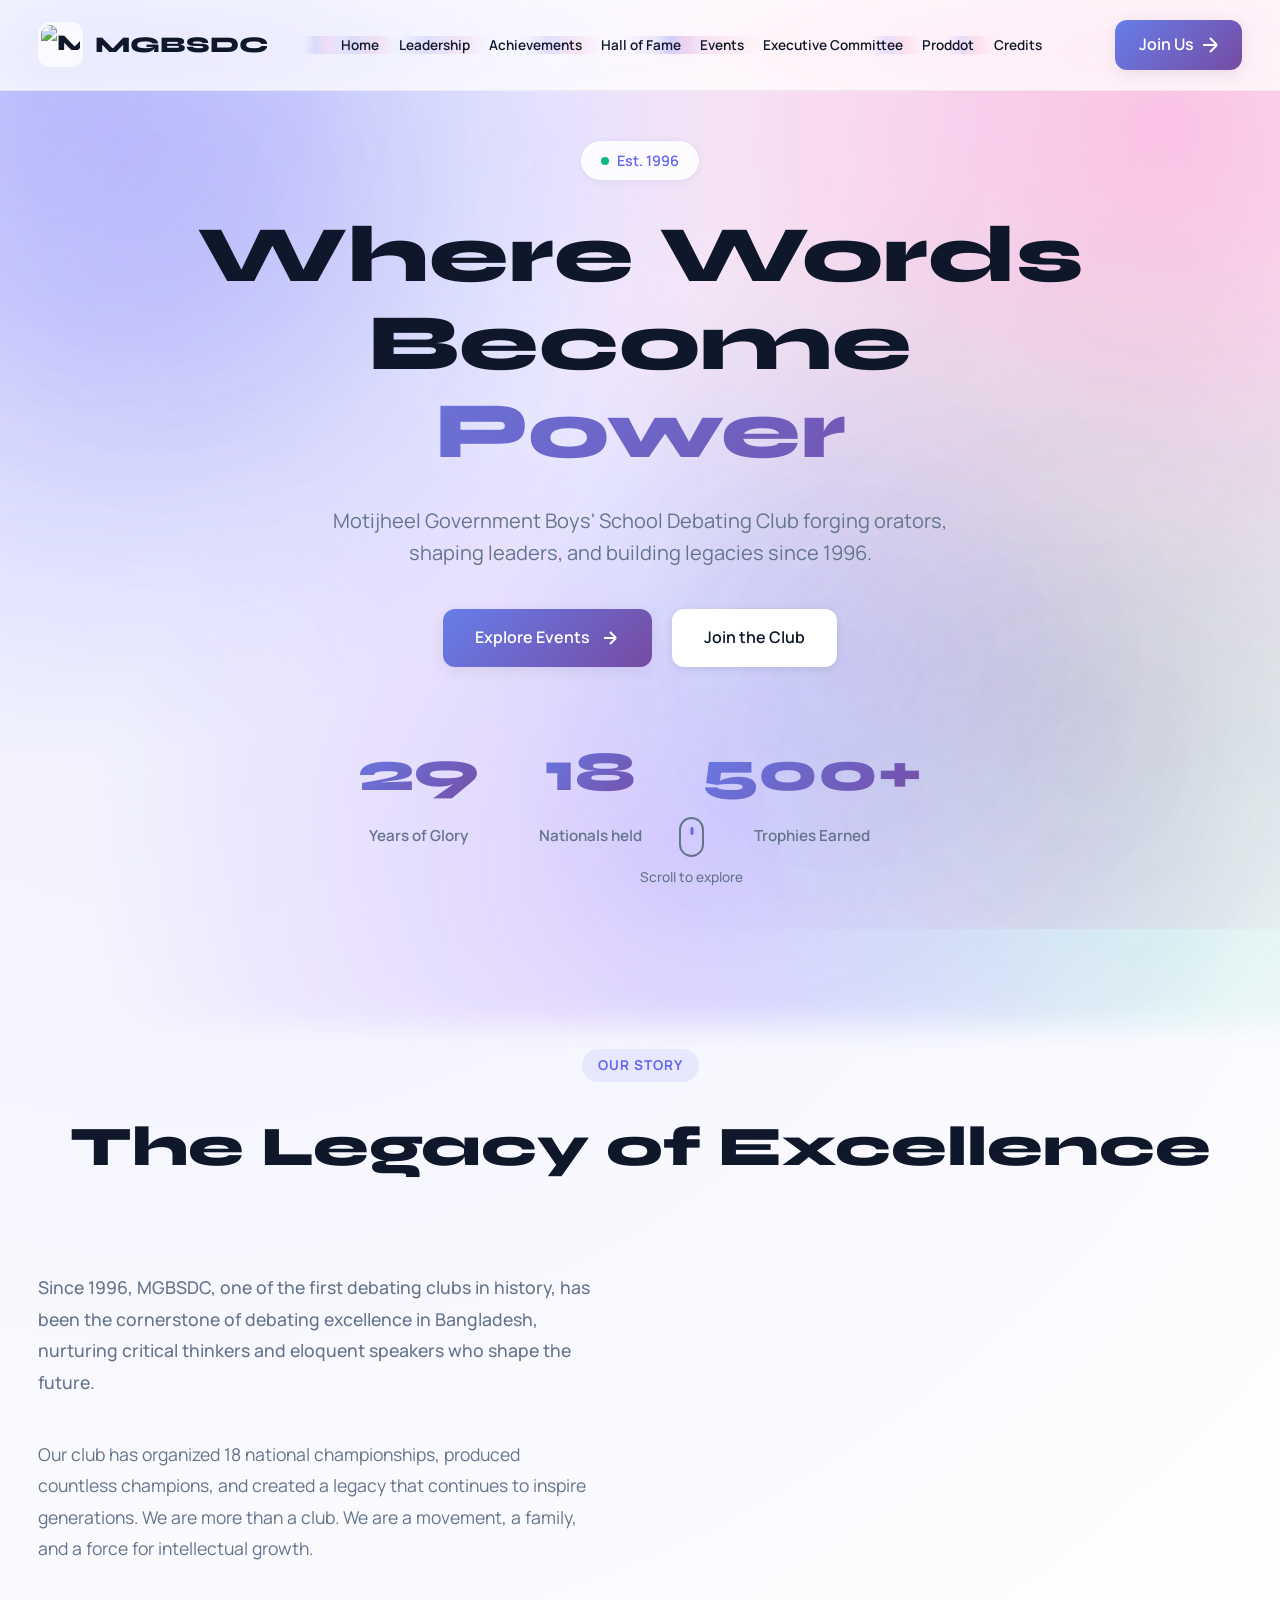
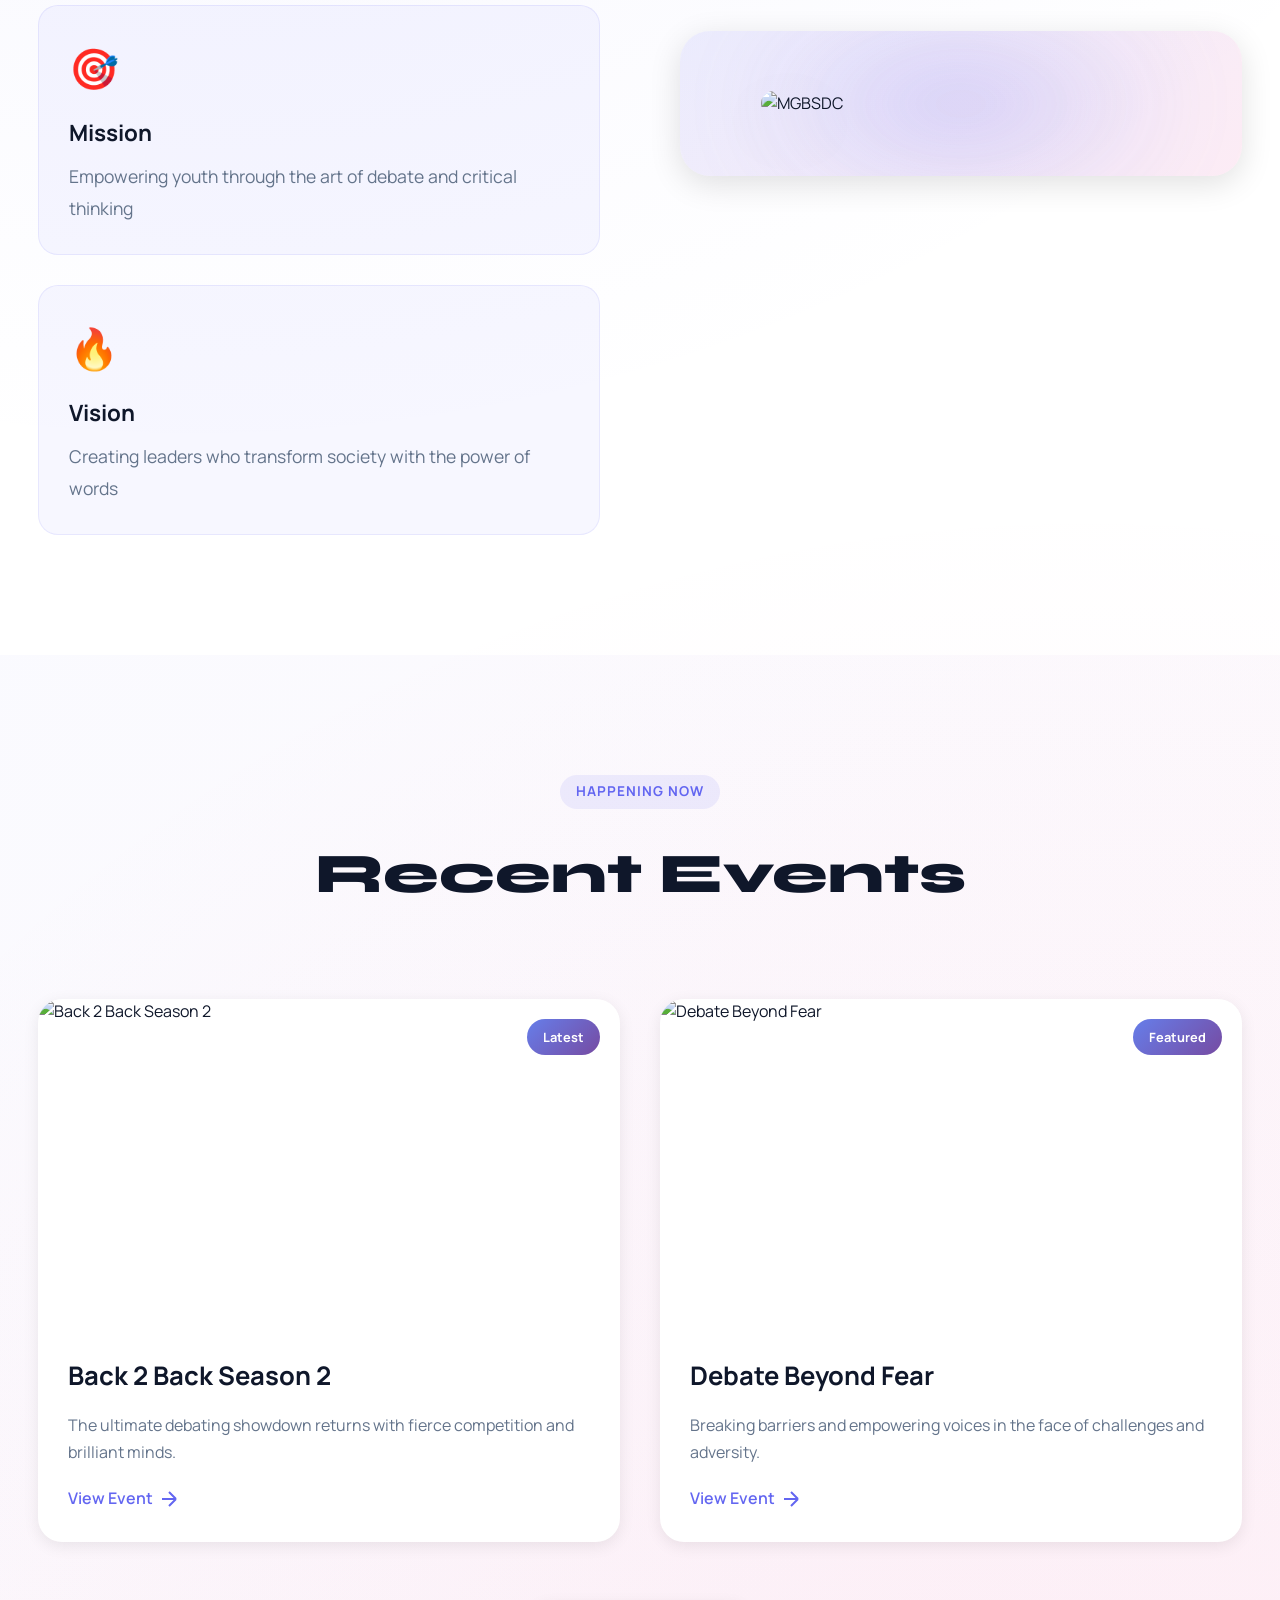
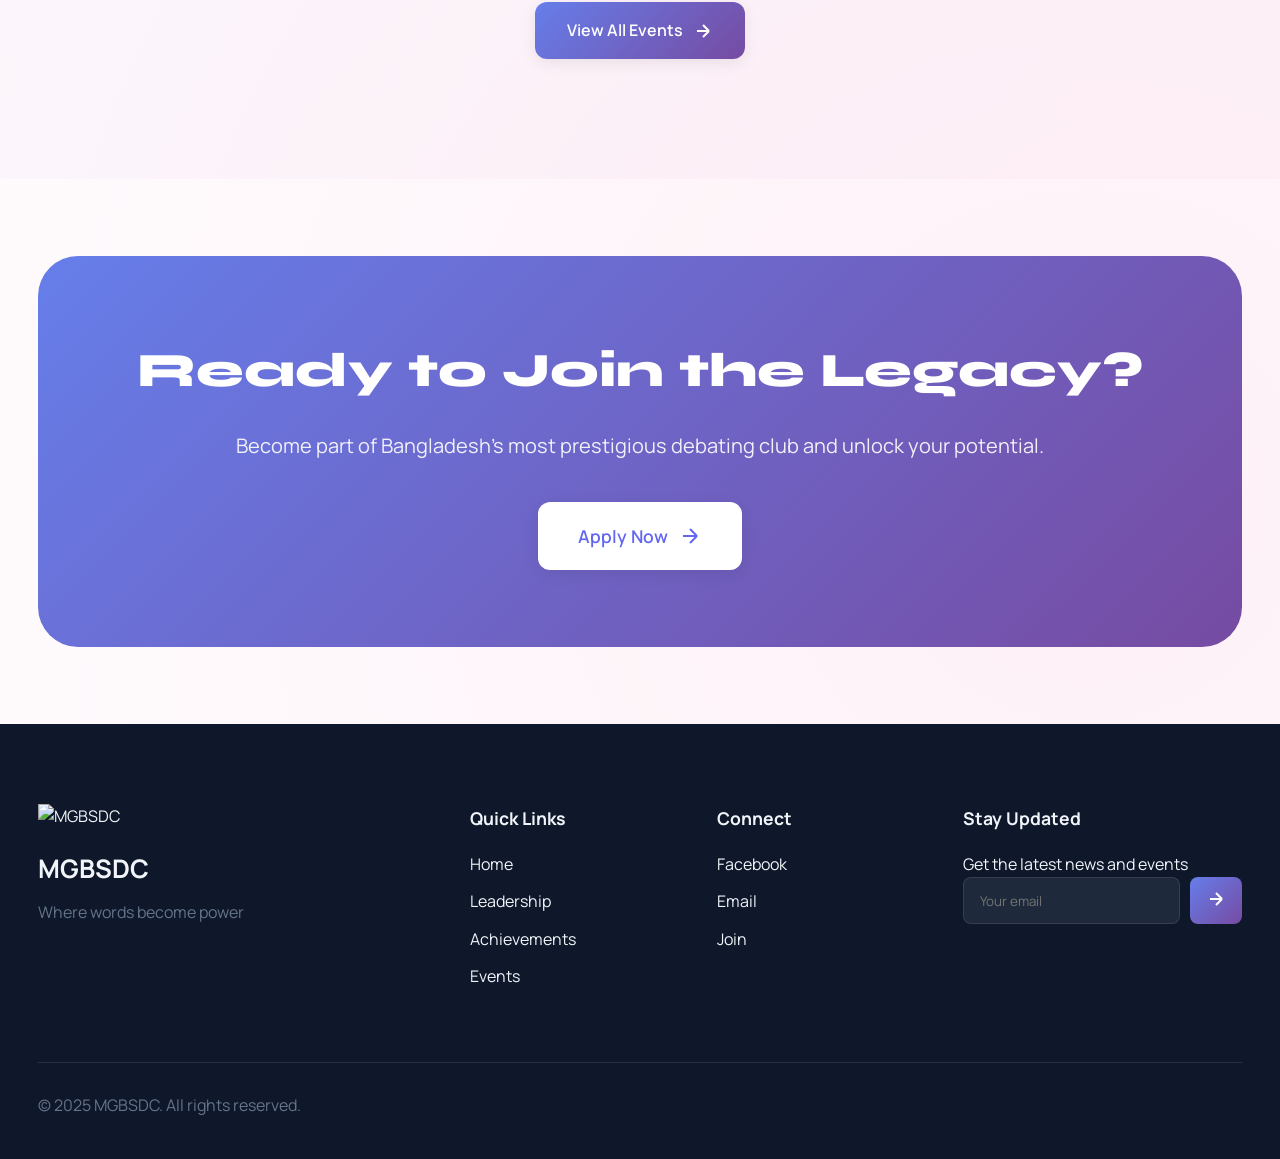
==== commit 932b68a9: "Add files via upload" ====
--- a/index.html
+++ b/index.html
@@ -86,15 +86,15 @@
             <div class="hero-stats">
                 <div class="stat-card">
                     <div class="stat-number" data-target="29">0</div>
-                    <div class="stat-label">Years Strong</div>
+                    <div class="stat-label">Years of Glory</div>
                 </div>
                 <div class="stat-card">
                     <div class="stat-number" data-target="18">0</div>
-                    <div class="stat-label">Championships</div>
+                    <div class="stat-label">Nationals held</div>
                 </div>
                 <div class="stat-card">
                     <div class="stat-number" data-target="500">0</div>
-                    <div class="stat-label">Hall of Fame</div>
+                    <div class="stat-label">Trophies Earned</div>
                 </div>
             </div>
         </div>
@@ -116,7 +116,8 @@
             <div class="about-grid">
                 <div class="about-content" data-aos>
                     <p class="lead-text">
-                        Since 1996, MGBSDC has been the cornerstone of debating excellence in Bangladesh, 
+                        Since 1996, MGBSDC, one of the first debating clubs in history,
+                        has been the cornerstone of debating excellence in Bangladesh,
                         nurturing critical thinkers and eloquent speakers who shape the future.
                     </p>
                     <p>
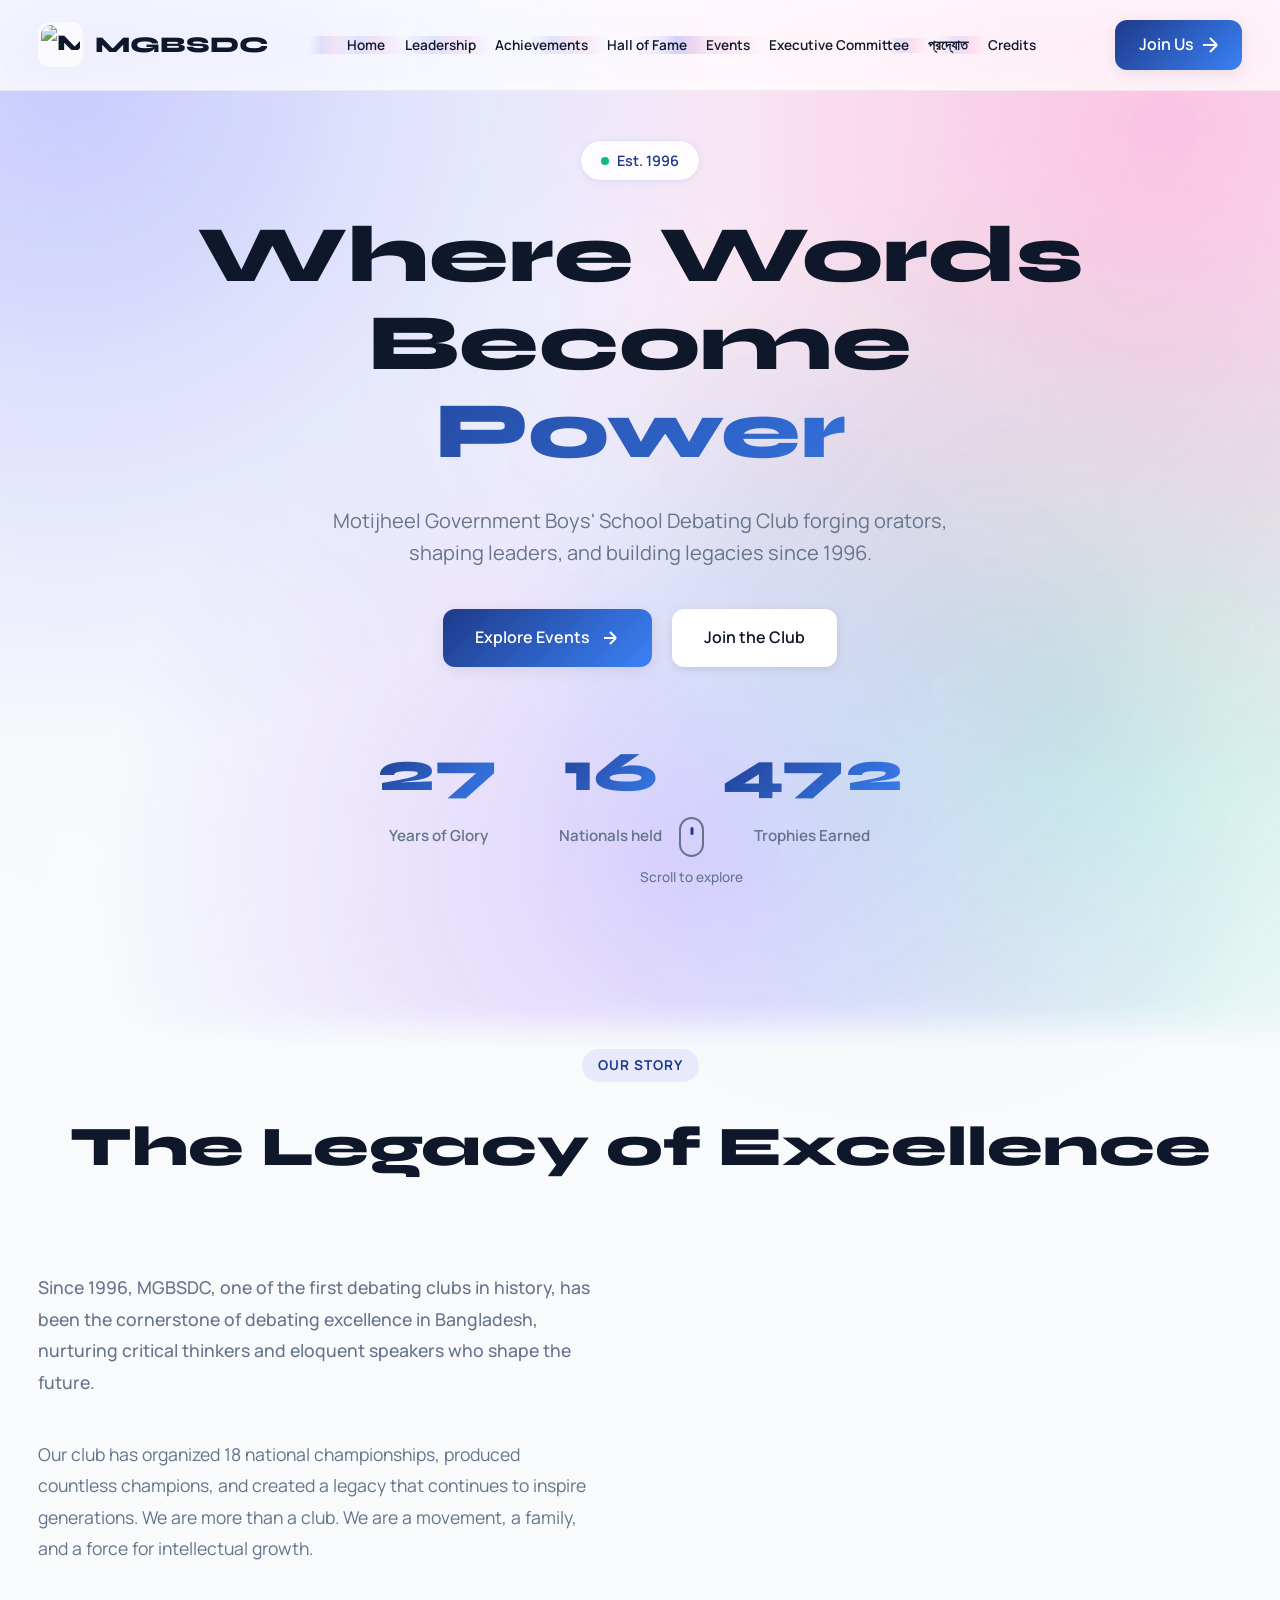
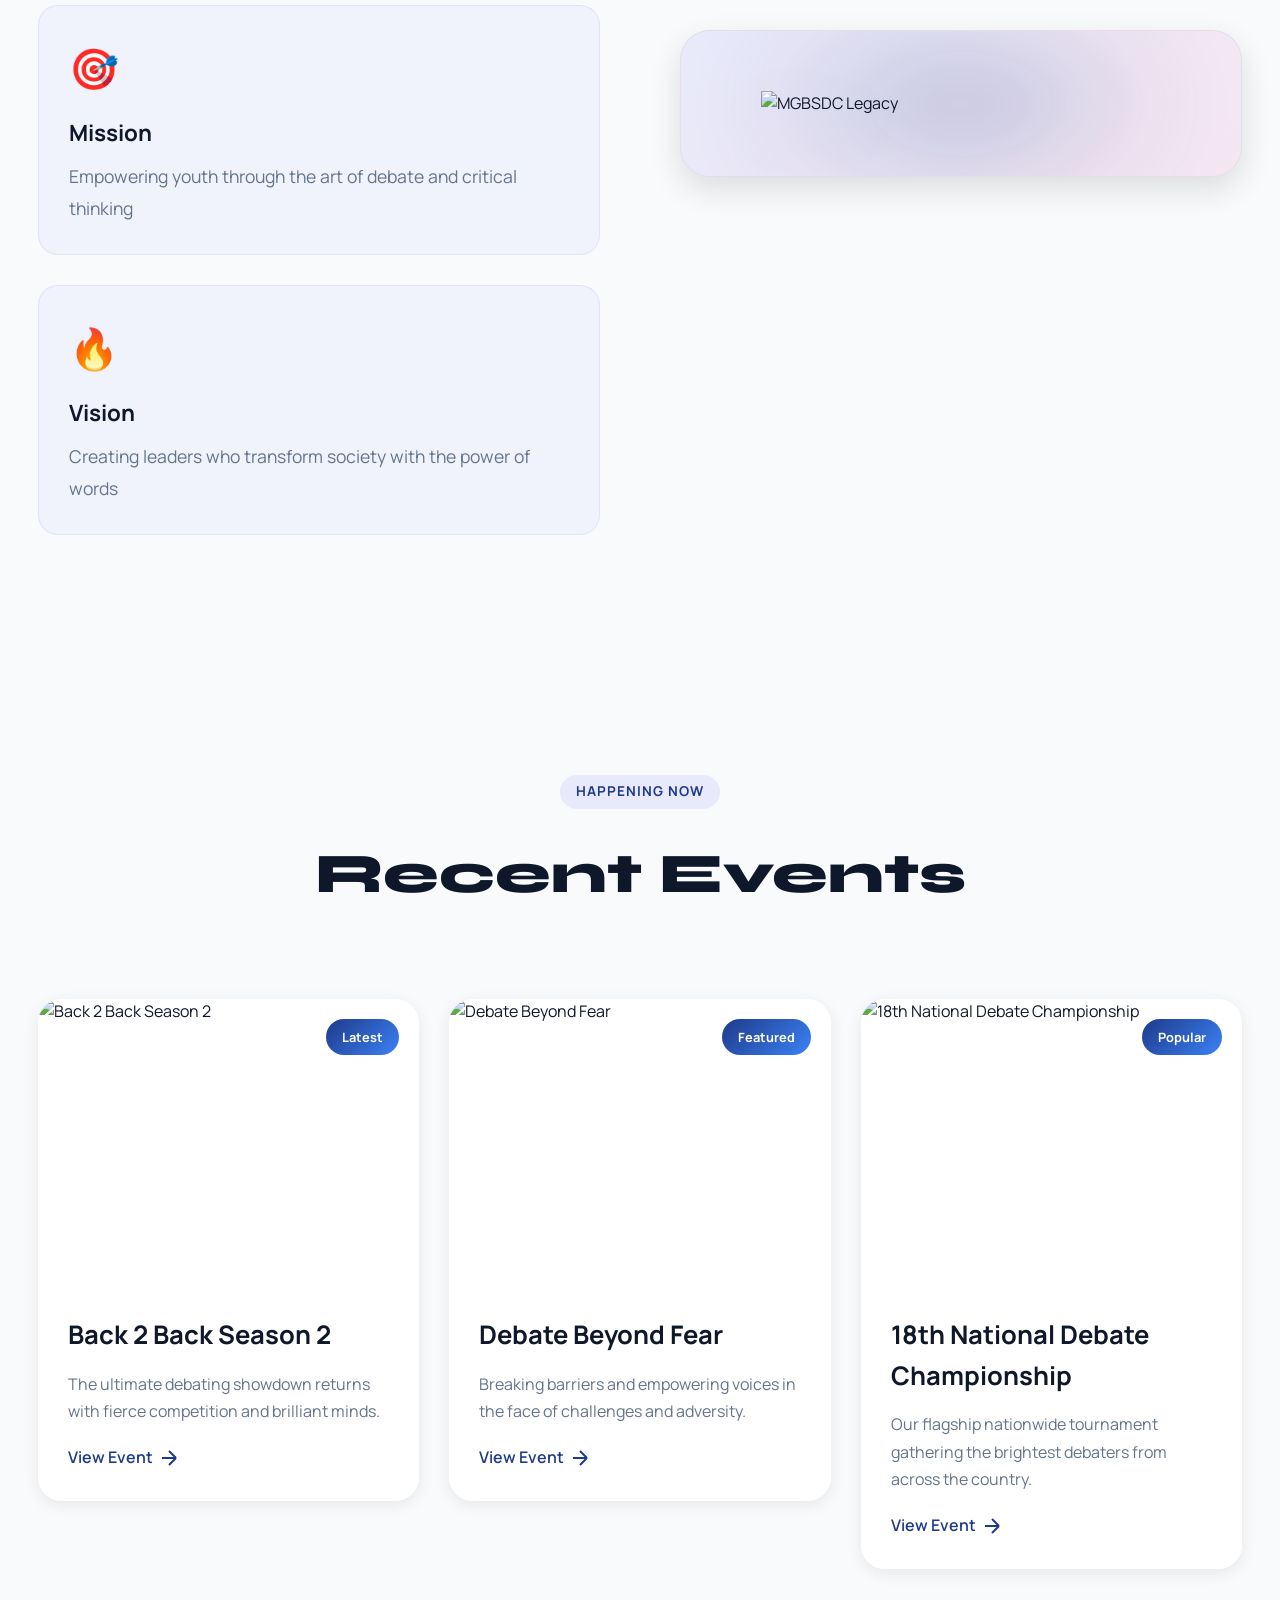
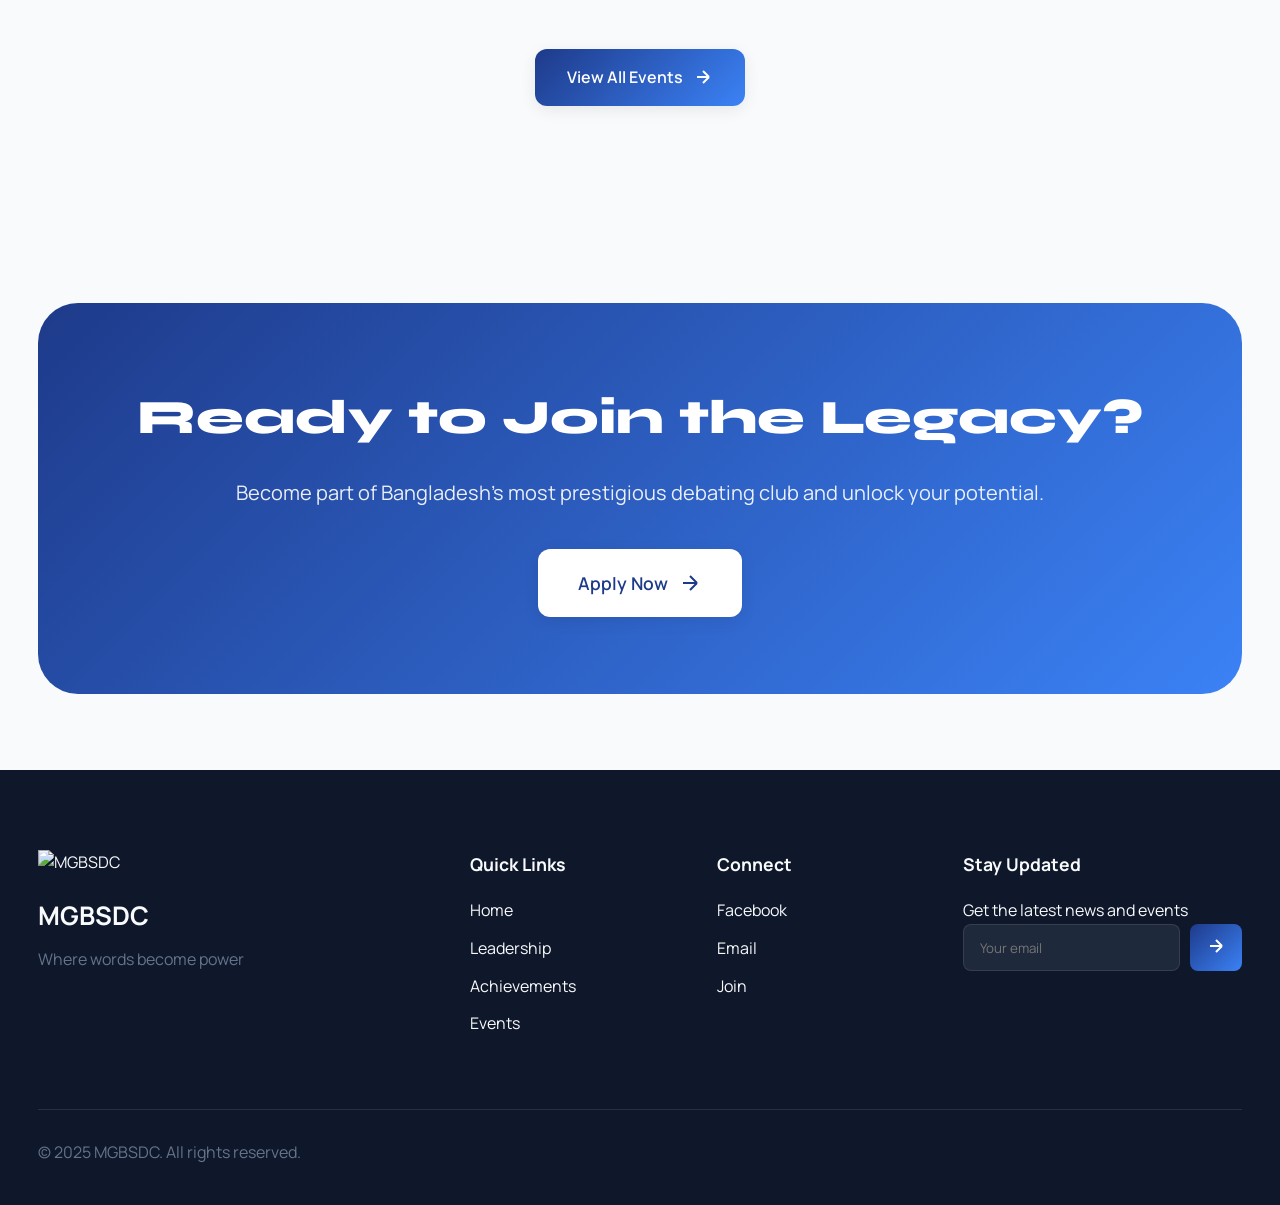
==== commit 4791694e: "Add files via upload" ====
--- a/index.html
+++ b/index.html
@@ -13,7 +13,7 @@
 <body>
     <!-- SIMPLE FAST PRELOADER -->
     <div id="simple-preloader">
-        <img src="https://tlzmrvxysbdgzdikdpox.supabase.co/storage/v1/object/public/MGBSDC%20MC/MGBSDC%20Symbol.png" alt="MGBSDC Logo" class="preloader-logo">
+        <img src="https://res.cloudinary.com/dwposiqyd/image/upload/q_auto/f_auto/v1780896803/MGBSDC_Symbol_ulfs48.png" alt="MGBSDC Logo" class="preloader-logo">
     </div>
     
     <!-- Custom Cursor -->
@@ -28,13 +28,13 @@
                 <span>MGBSDC</span>
             </a>
             <ul class="nav-links">
-                <li><a href="index.html" class="nav-link active">Home</a></li>
+                <li><a href="index.html" class="nav-link">Home</a></li>
                 <li><a href="leadership.html" class="nav-link">Leadership</a></li>
                 <li><a href="achievements.html" class="nav-link">Achievements</a></li>
-                <li><a href="debaters.html" class="nav-link">Hall of Fame</a></li>
+              <li><a href="debaters.html" class="nav-link">Hall of Fame</a></li>
                 <li><a href="events.html" class="nav-link">Events</a></li>
                 <li><a href="executive committee.html" class="nav-link">Executive Committee</a></li>
-                <li><a href="proddot.html" class="nav-link">Proddot</a></li>
+               <li><a href="proddot.html" class="nav-link" style="font-family: 'Noto Sans Bengali', sans-serif;">প্রদ্যোত</a></li>
                 <li><a href="credits.html" class="nav-link">Credits</a></li>
             </ul>
             <a href="https://hymglpkvb5.zite.so" target="_blank" class="cta-button">
@@ -50,7 +50,6 @@
             </button>
         </div>
     </nav>
-
     <!-- Hero Section -->
     <section class="hero">
         <div class="hero-bg">
@@ -138,11 +137,12 @@
                         </div>
                     </div>
                 </div>
-                <div class="about-image" data-aos>
+            <div class="about-image" data-aos>
                     <div class="image-wrapper">
-                        <img src="https://tlzmrvxysbdgzdikdpox.supabase.co/storage/v1/object/public/MGBSDC%20MC/Them.jpg" alt="MGBSDC" style="border-radius: 20px;">
+                        <img src="https://res.cloudinary.com/dwposiqyd/image/upload/q_auto/f_auto/v1780895652/Them_rb9sod.jpg" alt="MGBSDC Legacy">
                         <div class="image-glow"></div>
                     </div>
+                </div>
                 </div>
             </div>
         </div>
@@ -156,6 +156,7 @@
                 <h2 class="section-title">Recent Events</h2>
             </div>
             <div class="events-grid">
+                <!-- Event 1 -->
                 <div class="event-card" data-aos>
                     <div class="event-image">
                         <img src="https://res.cloudinary.com/dz7ulk8lb/image/upload/v1776700567/B2B_yemzwl.jpg" alt="Back 2 Back Season 2">
@@ -172,6 +173,8 @@
                         </a>
                     </div>
                 </div>
+                
+                <!-- Event 2 -->
                 <div class="event-card" data-aos>
                     <div class="event-image">
                         <img src="https://res.cloudinary.com/dz7ulk8lb/image/upload/v1776700850/Debate_Beyond_Fear_tlyxz6.jpg" alt="Debate Beyond Fear">
@@ -188,7 +191,26 @@
                         </a>
                     </div>
                 </div>
-            </div>
+
+                <!-- Event 3 (Newly Added) -->
+                <div class="event-card" data-aos>
+                    <div class="event-image">
+                        <img src="https://res.cloudinary.com/dwposiqyd/image/upload/q_auto/f_auto/v1780895540/18th_vn4pr3.jpg" alt="18th National Debate Championship">
+                        <div class="event-badge">Popular</div>
+                    </div>
+                    <div class="event-content">
+                        <h3>18th National Debate Championship</h3>
+                        <p>Our flagship nationwide tournament gathering the brightest debaters from across the country.</p>
+                        <a href="events.html" class="event-link">
+                            <span>View Event</span>
+                            <svg width="16" height="16" viewBox="0 0 16 16" fill="none">
+                                <path d="M1 8H15M15 8L8 1M15 8L8 15" stroke="currentColor" stroke-width="2"/>
+                            </svg>
+                        </a>
+                    </div>
+                </div>
+            </div>
+            
             <div class="events-cta" data-aos>
                 <a href="events.html" class="btn btn-primary">
                     <span>View All Events</span>
--- a/style.css
+++ b/style.css
@@ -1,15 +1,15 @@
 /* ===== CSS VARIABLES ===== */
 :root {
-    /* Modern Color Palette */
-    --primary: #6366f1;
-    --primary-dark: #4f46e5;
-    --secondary: #ec4899;
-    --accent: #8b5cf6;
+    /* Elegant, Single-Tone Professional Palette */
+    --primary: #1e3a8a; /* Deep Navy Blue */
+    --primary-dark: #172554;
+    --secondary: #3b82f6; /* Royal Blue Accent */
+    --accent: #d4af37; /* Honorable Gold */
     --success: #10b981;
     --dark: #0f172a;
     --dark-lighter: #1e293b;
     --gray: #64748b;
-    --light: #f1f5f9;
+    --light: #f8fafc;
     --white: #ffffff;
     
     /* Fonts */
@@ -17,20 +17,18 @@
     --font-mono: 'Space Mono', monospace;
     --font-body: 'Manrope', sans-serif;
     
-    /* Gradients */
-    --gradient-primary: linear-gradient(135deg, #667eea 0%, #764ba2 100%);
-    --gradient-accent: linear-gradient(135deg, #f093fb 0%, #f5576c 100%);
-    --gradient-success: linear-gradient(135deg, #4facfe 0%, #00f2fe 100%);
+    /* Clean Gradients */
+    --gradient-primary: linear-gradient(135deg, #1e3a8a 0%, #3b82f6 100%);
+    --gradient-accent: linear-gradient(135deg, #1e3a8a 0%, #d4af37 100%);
     
     /* Effects */
     --shadow-sm: 0 2px 8px rgba(0, 0, 0, 0.04);
     --shadow-md: 0 4px 16px rgba(0, 0, 0, 0.08);
-    --shadow-lg: 0 8px 32px rgba(0, 0, 0, 0.12);
-    --shadow-glow: 0 0 40px rgba(99, 102, 241, 0.3);
+    --shadow-lg: 0 12px 32px rgba(0, 0, 0, 0.12);
+    --shadow-glow: 0 0 40px rgba(30, 58, 138, 0.15);
     
     /* Transitions */
     --transition: all 0.3s cubic-bezier(0.4, 0, 0.2, 1);
-    --transition-bounce: all 0.6s cubic-bezier(0.68, -0.55, 0.265, 1.55);
 }
 
 /* ===== RESET ===== */
@@ -47,16 +45,17 @@
 
 body {
     font-family: var(--font-body);
-    background:
-        radial-gradient(circle at 15% 10%, rgba(99, 102, 241, 0.1), transparent 40%),
-        radial-gradient(circle at 85% 85%, rgba(236, 72, 153, 0.08), transparent 42%),
-        var(--white);
+    background: var(--light); /* Clean, professional off-white background */
     color: var(--dark);
     line-height: 1.6;
     overflow-x: hidden;
-    cursor: none;
-    position: relative;
-    isolation: isolate;
+}
+
+/* DELETED body::before and body::after so the background is completely clean and professional */
+
+/* Remove the floating orbs from the hero section */
+.hero-bg {
+    display: none;
 }
 
 /* Prevent long words/links from breaking mobile layouts */
@@ -155,14 +154,14 @@
     top: 0;
     left: 0;
     pointer-events: none;
-    z-index: 10000;
-    mix-blend-mode: difference;
+    z-index: 9999999 !important; /* Keeps it above the image pop-up */
+    /* REMOVED mix-blend-mode so it never turns brown! */
 }
 
 .cursor-dot {
     width: 8px;
     height: 8px;
-    background: var(--primary);
+    background: var(--secondary); /* Beautiful royal blue */
     border-radius: 50%;
     transform: translate(-50%, -50%);
     transition: transform 0.1s ease, background 0.2s ease;
@@ -171,7 +170,7 @@
 .cursor-outline {
     width: 40px;
     height: 40px;
-    border: 2px solid var(--primary);
+    border: 2px solid var(--secondary); /* Beautiful royal blue */
     border-radius: 50%;
     transform: translate(-50%, -50%);
     transition: transform 0.2s ease, width 0.2s ease, height 0.2s ease;
@@ -186,6 +185,208 @@
 button:hover ~ .cursor-outline {
     width: 60px;
     height: 60px;
+}
+
+/* ===== EVENTS SECTION ===== */
+.events-section {
+    background: transparent;
+}
+
+/* ===== ACHIEVEMENTS PINTEREST MASONRY ===== */
+.achievements-masonry {
+    display: block;
+    column-count: 3;
+    column-gap: 30px;
+    margin-bottom: 50px;
+}
+@media (max-width: 1024px) { .achievements-masonry { column-count: 2; } }
+@media (max-width: 600px) { .achievements-masonry { column-count: 1; } }
+
+/* ===== EVENTS GRID (ONE LINE ON HOME PAGE) ===== */
+.events-grid {
+    display: grid;
+    grid-template-columns: repeat(3, 1fr); /* Forces 3 columns in one line */
+    gap: 30px;
+    margin-bottom: 50px;
+    align-items: start; /* Prevents cards from stretching vertically */
+}
+@media (max-width: 1024px) { .events-grid { grid-template-columns: repeat(2, 1fr); } }
+@media (max-width: 768px) { .events-grid { grid-template-columns: 1fr; } }
+
+/* ===== SHARED CARD SETTINGS (NO STRETCHING) ===== */
+.event-card, .achievement-pin {
+    break-inside: avoid;
+    margin-bottom: 30px;
+    width: 100%;
+    background: var(--white); /* Solid white box */
+    border-radius: 24px;
+    overflow: hidden;
+    box-shadow: var(--shadow-md);
+    transition: transform 0.4s ease, box-shadow 0.4s ease;
+}
+
+.event-card:hover, .achievement-pin:hover {
+    transform: translateY(-8px);
+    box-shadow: var(--shadow-lg);
+}
+
+.event-image {
+    position: relative;
+    overflow: hidden;
+    border-radius: 16px 16px 0 0;
+}
+
+/* Keeps natural image resolution */
+.event-image img, .achievement-pin img {
+    width: 100%;
+    height: auto !important; 
+    display: block;
+    object-fit: contain; 
+    transition: transform 0.5s cubic-bezier(0.175, 0.885, 0.32, 1.275);
+}
+
+.event-card:hover .event-image img, .achievement-pin:hover img {
+    transform: scale(1.04);
+}
+
+.event-content {
+    padding: 24px;
+    background: var(--white);
+}
+
+.event-content h3 {
+    font-size: clamp(1.15rem, 3vw, 1.4rem);
+    font-weight: 700;
+    margin-bottom: 10px;
+    color: var(--dark);
+}
+
+.event-content p {
+    color: var(--gray);
+    margin-bottom: 15px;
+    line-height: 1.6;
+    font-size: clamp(0.92rem, 2.4vw, 1rem);
+}
+/* Fix for Home Page Transparent Box */
+.image-wrapper {
+    position: relative;
+    border-radius: 30px;
+    overflow: hidden;
+    padding: 60px;
+    background: linear-gradient(135deg, rgba(99, 102, 241, 0.1), rgba(236, 72, 153, 0.1)) !important;
+    backdrop-filter: blur(10px);
+    box-shadow: var(--shadow-lg);
+    border: 1px solid rgba(0,0,0,0.05);
+}
+/* ===== LIGHTBOX WITH TEXT CAPTIONS ===== */
+.image-lightbox {
+    display: none;
+    position: fixed;
+    inset: 0;
+    z-index: 100000;
+    align-items: center;
+    justify-content: center;
+    background: rgba(0, 0, 0, 0.94);
+    backdrop-filter: blur(8px);
+    -webkit-backdrop-filter: blur(8px);
+    opacity: 0;
+    transition: opacity 0.3s ease;
+    cursor: zoom-out;
+}
+
+.image-lightbox.active {
+    display: flex;
+    opacity: 1;
+}
+
+.lightbox-content-wrapper {
+    display: flex;
+    flex-direction: column;
+    align-items: center;
+    max-width: 90vw;
+    max-height: 90vh;
+    cursor: auto;
+}
+
+.lightbox-content-wrapper img {
+    max-width: 100%;
+    max-height: 65vh; /* Gives text room to breathe below */
+    width: auto;
+    height: auto;
+    border-radius: 8px;
+    box-shadow: 0 20px 40px rgba(0, 0, 0, 0.4);
+    object-fit: contain;
+    transform: scale(0.9);
+    transition: transform 0.4s cubic-bezier(0.175, 0.885, 0.32, 1.275);
+}
+
+.image-lightbox.active .lightbox-content-wrapper img {
+    transform: scale(1);
+}
+
+.lightbox-caption {
+    color: #e2e8f0;
+    margin-top: 24px;
+    font-family: var(--font-body);
+    font-size: 1rem;
+    line-height: 1.6;
+    text-align: center;
+    max-width: 800px;
+    max-height: 20vh;
+    overflow-y: auto;
+    display: none;
+    padding: 0 15px;
+}
+
+.lightbox-caption.has-text {
+    display: block;
+    animation: fadeInUp 0.5s ease 0.2s both;
+}
+
+.lightbox-close {
+    position: absolute;
+    top: 25px;
+    right: 35px;
+    background: rgba(255, 255, 255, 0.1);
+    border: 1px solid rgba(255, 255, 255, 0.2);
+    color: white;
+    font-size: 2rem;
+    cursor: pointer;
+    width: 44px;
+    height: 44px;
+    border-radius: 50%;
+    display: flex;
+    align-items: center;
+    justify-content: center;
+    transition: all 0.3s ease;
+    z-index: 2;
+}
+
+.lightbox-close:hover {
+    background: rgba(236, 72, 153, 0.8);
+    transform: scale(1.1);
+}
+
+.event-card:hover {
+    transform: translateY(-8px);
+    box-shadow: var(--shadow-lg);
+}
+
+.event-image {
+    position: relative;
+    overflow: hidden;
+    border-radius: 16px 16px 0 0;
+}
+
+.event-image img {
+    width: 100%;
+    height: auto;
+    display: block;
+    transition: transform 0.5s cubic-bezier(0.175, 0.885, 0.32, 1.275);
+}
+
+.event-card:hover .event-image img {
+    transform: scale(1.08); /* Beautiful image zoom is back! */
 }
 
 /* ===== UTILITIES ===== */
@@ -803,31 +1004,6 @@
     z-index: -1;
 }
 
-/* ===== EVENTS SECTION ===== */
-.events-section {
-    background: linear-gradient(135deg, rgba(99, 102, 241, 0.03), rgba(236, 72, 153, 0.03));
-}
-
-.events-grid {
-    display: grid;
-    grid-template-columns: repeat(2, 1fr);
-    gap: 40px;
-    margin-bottom: 60px;
-}
-
-.event-card {
-    background: var(--white);
-    border-radius: 24px;
-    overflow: hidden;
-    box-shadow: var(--shadow-md);
-    transition: var(--transition);
-}
-
-.event-card:hover {
-    transform: translateY(-10px);
-    box-shadow: var(--shadow-lg);
-}
-
 .event-image {
     position: relative;
     overflow: hidden;
@@ -841,8 +1017,9 @@
     transition: var(--transition);
 }
 
+/* Removed the scale(1.1) so images stay perfectly still while the card lifts gracefully */
 .event-card:hover .event-image img {
-    transform: scale(1.1);
+    transform: none; 
 }
 
 .event-badge {
@@ -2286,53 +2463,251 @@
     display: grid;
     grid-template-columns: repeat(auto-fit, minmax(320px, 1fr));
     gap: 30px;
-}
+    padding-top: 20px;
+    /* Stops shorter cards from stretching */
+    align-items: start; 
+}
+
 .ec-year-card {
-    background: linear-gradient(145deg, rgba(255, 255, 255, 0.9), rgba(245, 247, 255, 0.7));
-    border: 1px solid rgba(99,102,241,0.2);
-    border-radius: 20px;
-    padding: 35px 30px;
-    box-shadow: var(--shadow-md);
-    backdrop-filter: blur(10px);
-    transition: var(--transition);
-}
+    /* Slightly darker glass effect so it pops on a light background */
+    background: linear-gradient(145deg, rgba(255, 255, 255, 0.8), rgba(255, 255, 255, 0.4));
+    border: 1px solid rgba(0, 0, 0, 0.08); /* Darker border for visibility */
+    border-top: 3px solid #C59B27; /* Solid prestige gold */
+    backdrop-filter: blur(12px);
+    -webkit-backdrop-filter: blur(12px);
+    border-radius: 16px;
+    padding: 30px 25px;
+    transition: all 0.4s cubic-bezier(0.175, 0.885, 0.32, 1.275);
+    box-shadow: 0 8px 32px rgba(0, 0, 0, 0.05); /* Soft dark shadow */
+}
+
 .ec-year-card:hover {
     transform: translateY(-8px);
-    box-shadow: var(--shadow-lg), 0 0 0 2px rgba(99,102,241,0.3);
-}
+    border-color: #C59B27;
+    box-shadow: 0 15px 35px rgba(0, 0, 0, 0.1), 0 0 20px rgba(197, 155, 39, 0.15);
+    background: linear-gradient(145deg, rgba(255, 255, 255, 0.95), rgba(255, 255, 255, 0.6));
+}
+
 .ec-year-card h3 {
-    font-family: var(--font-display);
-    font-size: 1.8rem;
-    color: var(--primary);
-    margin-bottom: 25px;
-    border-bottom: 2px dashed rgba(99,102,241,0.2);
+    margin-top: 0;
+    margin-bottom: 24px;
+    font-family: 'Syne', sans-serif;
+    font-size: 1.6rem;
+    font-weight: 700;
+    color: #111827; /* Dark bold text for the year */
+    text-align: center;
     padding-bottom: 15px;
-    text-align: center;
-}
+    border-bottom: 1px dashed rgba(0, 0, 0, 0.15); /* Visible dashed line */
+    letter-spacing: 1px;
+}
+
 .ec-member-list {
-    list-style: none;
+    margin: 0;
     padding: 0;
-}
+    list-style: none; 
+}
+
 .ec-member-list li {
-    margin-bottom: 12px;
+    margin: 16px 0;
+    line-height: 1.4;
+    font-family: 'Manrope', sans-serif;
     font-size: 1.05rem;
-    color: var(--dark);
-    display: flex;
-    flex-direction: column;
-}
+    font-weight: 600;
+    color: #334155; /* Dark slate gray for the names */
+    position: relative;
+    padding-left: 16px;
+    border-left: 2px solid rgba(0, 0, 0, 0.1); /* Visible left border */
+    transition: border-left-color 0.3s ease;
+}
+
+.ec-member-list li:hover {
+    border-left: 2px solid #C59B27; /* Gold line appears on hover */
+}
+
 .ec-member-list li strong {
-    color: var(--primary-dark);
-    font-size: 0.8rem;
+    display: block; 
+    font-family: 'Space Mono', monospace;
+    font-size: 0.75rem;
+    color: #9A7B16; /* Darker, highly readable gold for the roles */
     text-transform: uppercase;
-    letter-spacing: 0.05em;
+    letter-spacing: 1.5px;
     margin-bottom: 4px;
-    background: rgba(99, 102, 241, 0.1);
-    width: fit-content;
-    padding: 2px 8px;
-    border-radius: 6px;
-}
-.ec-member-group {
-    margin-top: 20px;
-    padding-top: 20px;
-    border-top: 1px dashed rgba(0,0,0,0.1);
+    font-weight: 700;
+}
+/* ===== 1. FIX: PROFESSIONAL LOGO HOVER (REPLACES THE SPIN) ===== */
+.logo:hover img {
+    transform: translateY(-3px) scale(1.08) !important; /* Smooth professional lift instead of a dizzy spin */
+    box-shadow: 0 8px 15px rgba(99, 102, 241, 0.25);
+}
+
+/* ===== 2. FIX: VISIBLE MOBILE MENU IN DARK MODE ===== */
+.mobile-menu-btn span {
+    width: 25px;
+    height: 3px;
+    /* Using a bright gradient so it pops on BOTH white and black backgrounds */
+    background: linear-gradient(90deg, var(--primary), var(--secondary)) !important;
+    border-radius: 4px;
+    box-shadow: 0 1px 4px rgba(0,0,0,0.2);
+}
+
+/* ===== 3. NEW FEATURE: TITLE GLOW HIGHLIGHT ===== */
+.page-title {
+    position: relative;
+    display: inline-block;
+}
+.page-title::after {
+    content: '';
+    position: absolute;
+    bottom: 5px;
+    left: 50%;
+    transform: translateX(-50%);
+    width: 50%;
+    height: 10px;
+    background: var(--primary);
+    opacity: 0.15;
+    border-radius: 10px;
+    filter: blur(6px);
+    z-index: -1;
+}
+
+/* ===== 4. NEW FEATURE: SCROLL PROGRESS BAR ===== */
+.scroll-progress-bar {
+    position: fixed;
+    top: 0;
+    left: 0;
+    height: 4px;
+    background: linear-gradient(90deg, var(--primary), var(--secondary), var(--accent));
+    z-index: 100000;
+    width: 0%;
+    box-shadow: 0 0 10px rgba(99, 102, 241, 0.6);
+    border-radius: 0 2px 2px 0;
+}
+/* ===== 1. COMPLETELY HIDE DEFAULT CURSOR ===== */
+*, *::before, *::after {
+    cursor: none !important; /* Forces the normal cursor to disappear everywhere */
+}
+
+/* ===== 2. FIX: ACHIEVEMENT & EVENT FACES GETTING CUT OFF ===== */
+.event-image {
+    aspect-ratio: 4/3;
+    overflow: hidden;
+    position: relative;
+    border-radius: 16px;
+}
+.event-image img {
+    width: 100%;
+    height: 100%;
+    object-fit: cover;
+    /* THIS line ensures people's faces (usually at the top) stay visible! */
+    object-position: top center; 
+    transition: filter 0.4s ease;
+}
+
+/* ===== 3. LIGHTBOX POP-UP ANIMATION (FADE & ZOOM) ===== */
+.image-lightbox {
+    opacity: 0;
+    visibility: hidden;
+    transition: opacity 0.4s ease, visibility 0.4s ease;
+}
+.image-lightbox.active {
+    opacity: 1;
+    visibility: visible;
+}
+.image-lightbox img {
+    transform: scale(0.85); /* Starts slightly smaller */
+    transition: transform 0.5s cubic-bezier(0.175, 0.885, 0.32, 1.275);
+}
+.image-lightbox.active img {
+    transform: scale(1); /* Zooms to full size smoothly */
+}
+
+/* ===== 4. PREMIUM "TRESMARES" INSPIRED AMBIENT BACKGROUND ===== */
+body {
+    background-color: var(--light);
+    position: relative;
+    z-index: 0;
+}
+/* Creates a slow, sophisticated, fluid mesh in the background */
+body::before {
+    content: '';
+    position: fixed;
+    top: -50%;
+    left: -50%;
+    width: 200%;
+    height: 200%;
+    z-index: -1;
+    background: 
+        radial-gradient(circle at 40% 40%, rgba(59, 130, 246, 0.04) 0%, transparent 40%),
+        radial-gradient(circle at 60% 60%, rgba(30, 58, 138, 0.05) 0%, transparent 40%),
+        radial-gradient(circle at 20% 80%, rgba(212, 175, 55, 0.02) 0%, transparent 30%);
+    animation: tresmaresDrift 25s infinite alternate ease-in-out;
+    pointer-events: none;
+}
+@keyframes tresmaresDrift {
+    0% { transform: rotate(0deg) translate(0, 0) scale(1); }
+    50% { transform: rotate(2deg) translate(-2%, 2%) scale(1.05); }
+    100% { transform: rotate(-2deg) translate(2%, -2%) scale(1); }
+}
+/* ===== 1. FIX CURSOR HIDING BEHIND LIGHTBOX ===== */
+.cursor-dot, .cursor-outline {
+    z-index: 9999999 !important; /* Extremely high so it stays above the pop-up */
+}
+
+*, *::before, *::after {
+    cursor: none !important; 
+}
+
+/* ===== 2. RESTORE THE IMAGE ZOOM HOVER ===== */
+.event-card {
+    transition: transform 0.4s ease, box-shadow 0.4s ease;
+}
+.event-card:hover {
+    transform: translateY(-8px);
+    box-shadow: var(--shadow-lg);
+}
+.event-image {
+    overflow: hidden; /* Ensures the zoomed image doesn't break out of the box */
+    position: relative;
+    border-radius: 16px;
+    /* REMOVED the forced aspect-ratio and top-center crop */
+}
+.event-image img {
+    width: 100%;
+    height: auto;
+    display: block;
+    transition: transform 0.5s cubic-bezier(0.175, 0.885, 0.32, 1.275);
+}
+/* This brings back the inner-image zoom effect! */
+.event-card:hover .event-image img {
+    transform: scale(1.08); 
+}
+
+/* ===== 3. NEW FEATURE: ADAPTIVE MASONRY GRID FOR ACHIEVEMENTS ===== */
+.achievements-masonry {
+    column-count: 3; /* 3 columns on desktop */
+    column-gap: 30px;
+}
+
+.achievements-masonry .event-card {
+    break-inside: avoid; /* Stops an image from splitting across columns */
+    margin-bottom: 30px;
+    display: inline-block;
+    width: 100%;
+}
+
+.achievements-masonry .event-image img {
+    object-fit: contain; /* Lets the image exist in its natural aspect ratio */
+}
+
+/* Responsive Masonry Layout */
+@media (max-width: 1024px) {
+    .achievements-masonry {
+        column-count: 2;
+    }
+}
+
+@media (max-width: 600px) {
+    .achievements-masonry {
+        column-count: 1;
+    }
 }
